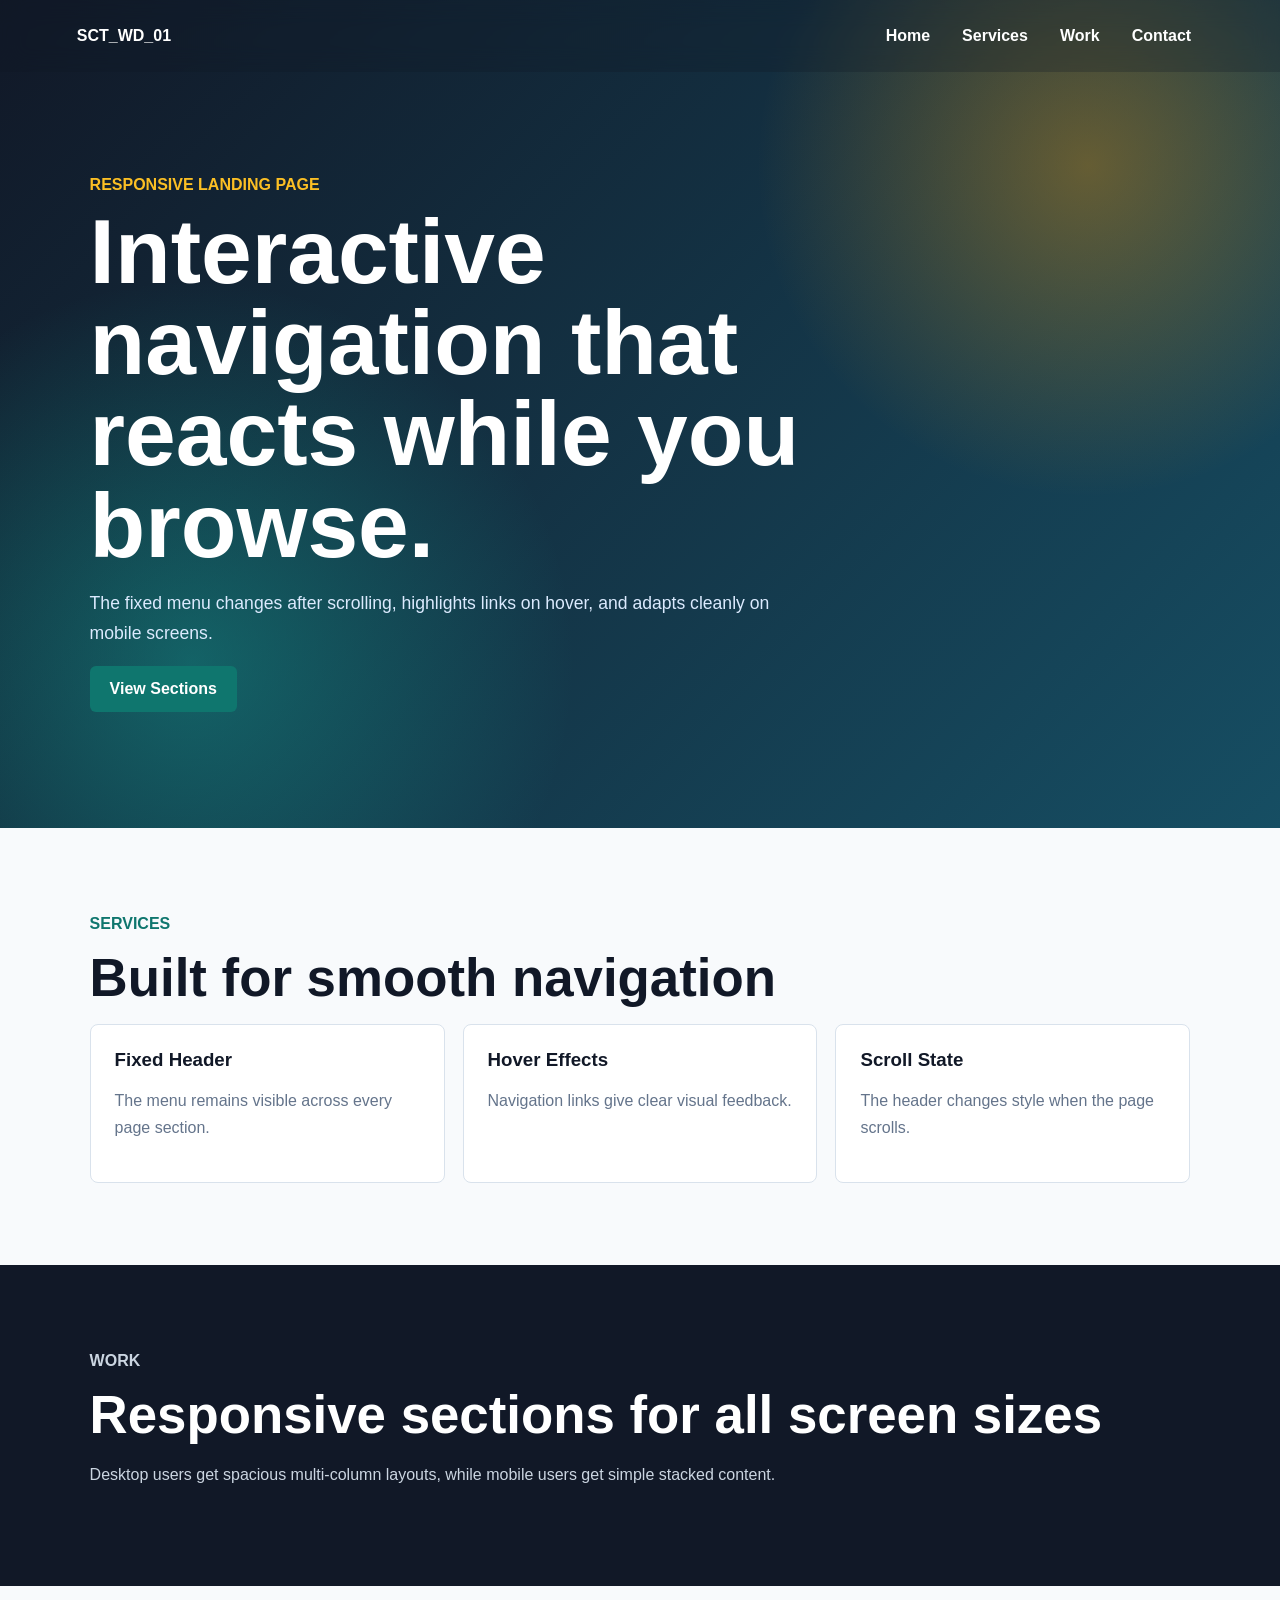
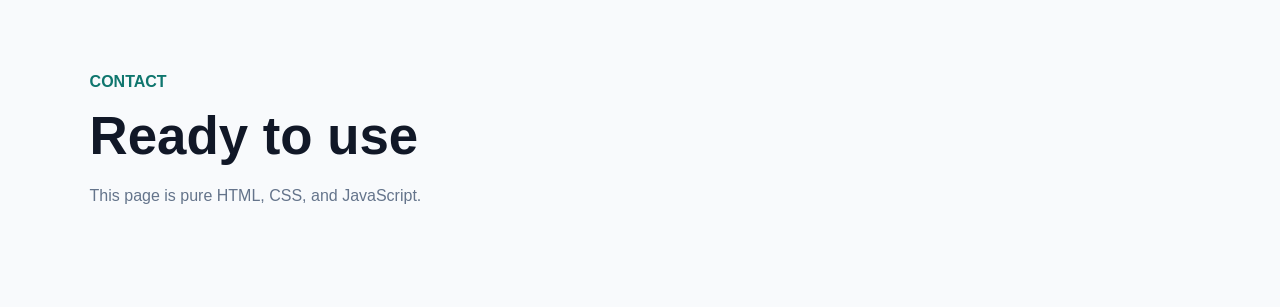
==== Responsive_Landing_Page/index.html @ 81b47cad "Add SkillCraft intern web tasks" ====
<!doctype html>
<html lang="en">
<head>
  <meta charset="utf-8">
  <meta name="viewport" content="width=device-width, initial-scale=1">
  <title>SCT WD 01 - Responsive Landing Page</title>
  <link rel="stylesheet" href="style.css">
</head>
<body>
  <nav class="navbar" id="navbar">
    <a class="logo" href="#home">SCT_WD_01</a>
    <button class="menu-toggle" id="menuToggle" aria-label="Toggle navigation">☰</button>
    <div class="nav-links" id="navLinks">
      <a href="#home">Home</a>
      <a href="#services">Services</a>
      <a href="#work">Work</a>
      <a href="#contact">Contact</a>
    </div>
  </nav>

  <header class="hero" id="home">
    <div>
      <p class="tag">Responsive Landing Page</p>
      <h1>Interactive navigation that reacts while you browse.</h1>
      <p class="hero-copy">The fixed menu changes after scrolling, highlights links on hover, and adapts cleanly on mobile screens.</p>
      <a class="btn" href="#services">View Sections</a>
    </div>
  </header>

  <main>
    <section id="services">
      <p class="tag">Services</p>
      <h2>Built for smooth navigation</h2>
      <div class="grid">
        <article><h3>Fixed Header</h3><p>The menu remains visible across every page section.</p></article>
        <article><h3>Hover Effects</h3><p>Navigation links give clear visual feedback.</p></article>
        <article><h3>Scroll State</h3><p>The header changes style when the page scrolls.</p></article>
      </div>
    </section>
    <section class="dark" id="work">
      <p class="tag">Work</p>
      <h2>Responsive sections for all screen sizes</h2>
      <p>Desktop users get spacious multi-column layouts, while mobile users get simple stacked content.</p>
    </section>
    <section id="contact">
      <p class="tag">Contact</p>
      <h2>Ready to use</h2>
      <p>This page is pure HTML, CSS, and JavaScript.</p>
    </section>
  </main>

  <script src="script.js"></script>
</body>
</html>
---- Responsive_Landing_Page/style.css ----
* { box-sizing: border-box; }
html { scroll-behavior: smooth; }
body {
  margin: 0;
  font-family: Arial, Helvetica, sans-serif;
  color: #111827;
  background: #f8fafc;
}
.navbar {
  position: fixed;
  inset: 0 0 auto;
  z-index: 50;
  display: flex;
  align-items: center;
  justify-content: space-between;
  gap: 18px;
  padding: 18px clamp(18px, 6vw, 80px);
  color: #fff;
  background: rgba(17, 24, 39, 0.25);
  backdrop-filter: blur(12px);
  transition: background 180ms ease, color 180ms ease, padding 180ms ease, box-shadow 180ms ease;
}
.navbar.scrolled {
  padding-block: 12px;
  color: #111827;
  background: rgba(255, 255, 255, 0.96);
  box-shadow: 0 12px 34px rgba(15, 23, 42, 0.12);
}
.logo {
  color: inherit;
  text-decoration: none;
  font-weight: 900;
}
.nav-links {
  display: flex;
  gap: 8px;
}
.nav-links a {
  color: inherit;
  text-decoration: none;
  font-weight: 800;
  padding: 9px 12px;
  border-radius: 6px;
}
.nav-links a:hover {
  color: #fff;
  background: #0f766e;
}
.menu-toggle {
  display: none;
  width: 42px;
  height: 42px;
  border: 0;
  border-radius: 6px;
  color: inherit;
  background: rgba(255, 255, 255, 0.16);
  font-size: 1.35rem;
}
.hero {
  min-height: 92vh;
  display: grid;
  align-items: center;
  padding: 130px clamp(20px, 7vw, 96px) 70px;
  color: #fff;
  background:
    radial-gradient(circle at 85% 20%, rgba(245, 158, 11, 0.36), transparent 26%),
    radial-gradient(circle at 15% 80%, rgba(20, 184, 166, 0.38), transparent 30%),
    linear-gradient(135deg, #111827, #164e63);
}
.hero > div { max-width: 760px; }
.tag {
  margin: 0 0 12px;
  color: #0f766e;
  font-weight: 900;
  text-transform: uppercase;
}
.hero .tag { color: #fbbf24; }
h1 {
  margin: 0 0 18px;
  font-size: clamp(2.4rem, 8vw, 5.7rem);
  line-height: 1;
}
h2 {
  margin: 0 0 18px;
  font-size: clamp(1.8rem, 5vw, 3.3rem);
  line-height: 1.08;
}
.hero-copy,
section p {
  max-width: 720px;
  color: #64748b;
  line-height: 1.7;
}
.hero-copy { color: #dbeafe; font-size: 1.1rem; }
.btn {
  display: inline-flex;
  align-items: center;
  min-height: 46px;
  padding: 0 20px;
  border-radius: 6px;
  color: #fff;
  background: #0f766e;
  text-decoration: none;
  font-weight: 900;
}
section {
  padding: 82px clamp(20px, 7vw, 96px);
}
.grid {
  display: grid;
  grid-template-columns: repeat(3, 1fr);
  gap: 18px;
}
article {
  padding: 24px;
  border: 1px solid #d9e2ec;
  border-radius: 8px;
  background: #fff;
}
article h3 { margin: 0 0 8px; }
.dark {
  color: #fff;
  background: #111827;
}
.dark p { color: #cbd5e1; }
@media (max-width: 760px) {
  .menu-toggle { display: block; }
  .navbar { align-items: flex-start; flex-wrap: wrap; }
  .nav-links {
    display: none;
    width: 100%;
    flex-direction: column;
  }
  .nav-links.open { display: flex; }
  .grid { grid-template-columns: 1fr; }
}
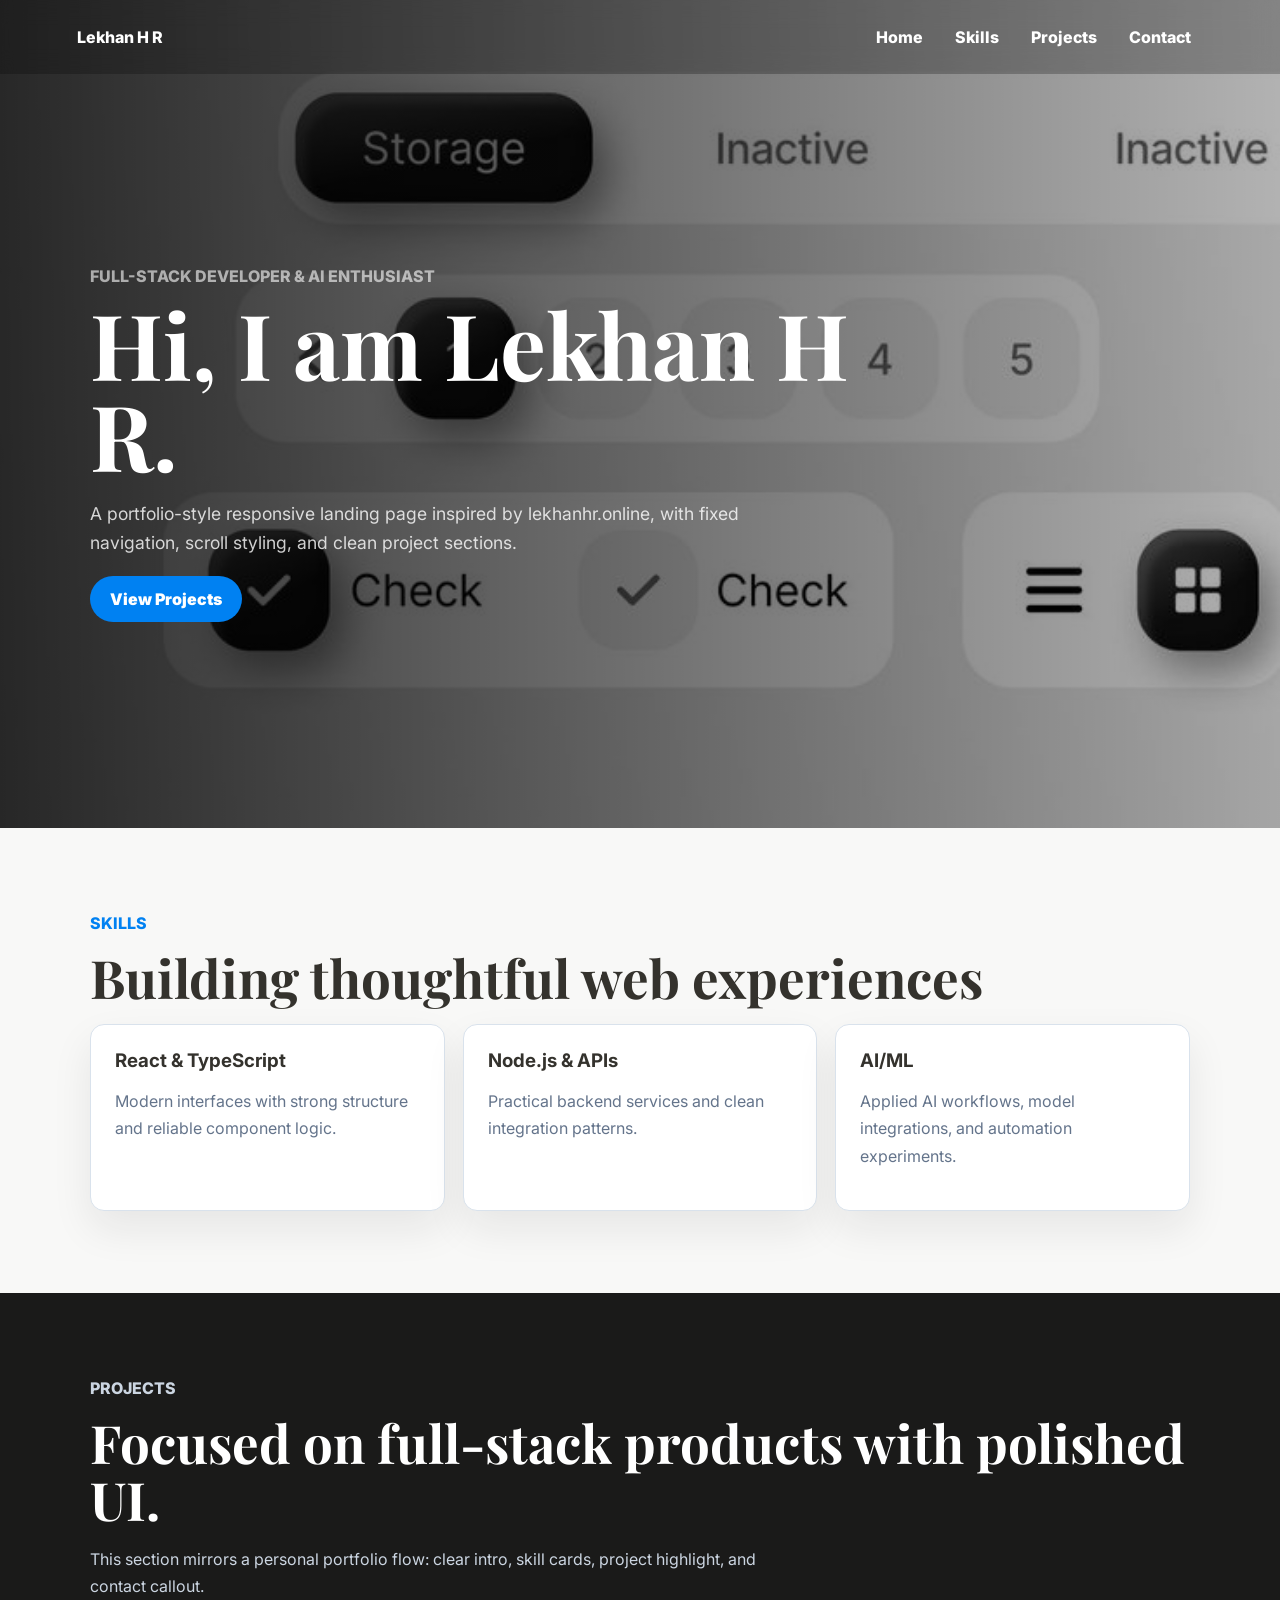
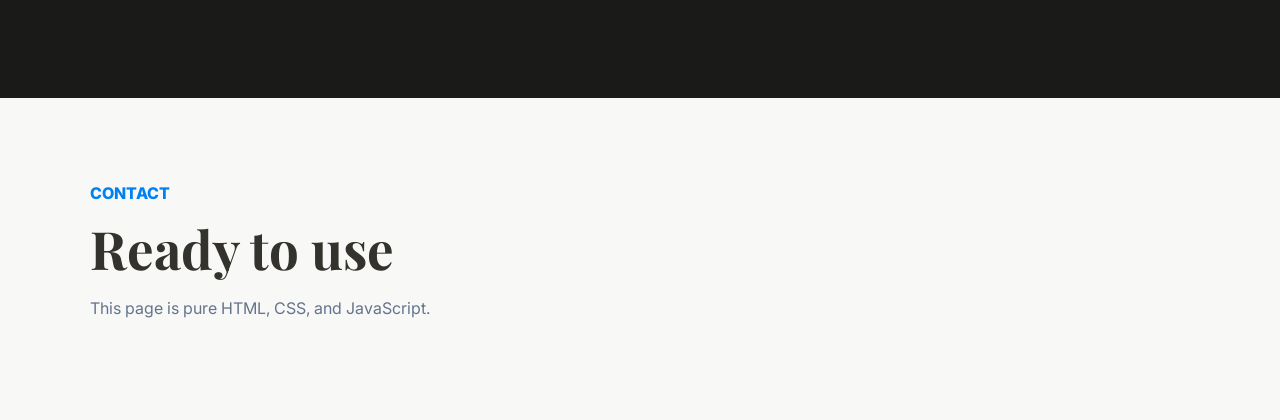
==== commit 828a9bdd: "Refresh task visuals with reference styles" ====
--- a/Responsive_Landing_Page/index.html
+++ b/Responsive_Landing_Page/index.html
@@ -8,39 +8,39 @@
 </head>
 <body>
   <nav class="navbar" id="navbar">
-    <a class="logo" href="#home">SCT_WD_01</a>
+    <a class="logo" href="#home">Lekhan H R</a>
     <button class="menu-toggle" id="menuToggle" aria-label="Toggle navigation">☰</button>
     <div class="nav-links" id="navLinks">
       <a href="#home">Home</a>
-      <a href="#services">Services</a>
-      <a href="#work">Work</a>
+      <a href="#skills">Skills</a>
+      <a href="#projects">Projects</a>
       <a href="#contact">Contact</a>
     </div>
   </nav>
 
   <header class="hero" id="home">
     <div>
-      <p class="tag">Responsive Landing Page</p>
-      <h1>Interactive navigation that reacts while you browse.</h1>
-      <p class="hero-copy">The fixed menu changes after scrolling, highlights links on hover, and adapts cleanly on mobile screens.</p>
-      <a class="btn" href="#services">View Sections</a>
+      <p class="tag">Full-Stack Developer & AI Enthusiast</p>
+      <h1>Hi, I am Lekhan H R.</h1>
+      <p class="hero-copy">A portfolio-style responsive landing page inspired by lekhanhr.online, with fixed navigation, scroll styling, and clean project sections.</p>
+      <a class="btn" href="#projects">View Projects</a>
     </div>
   </header>
 
   <main>
-    <section id="services">
-      <p class="tag">Services</p>
-      <h2>Built for smooth navigation</h2>
+    <section id="skills">
+      <p class="tag">Skills</p>
+      <h2>Building thoughtful web experiences</h2>
       <div class="grid">
-        <article><h3>Fixed Header</h3><p>The menu remains visible across every page section.</p></article>
-        <article><h3>Hover Effects</h3><p>Navigation links give clear visual feedback.</p></article>
-        <article><h3>Scroll State</h3><p>The header changes style when the page scrolls.</p></article>
+        <article><h3>React & TypeScript</h3><p>Modern interfaces with strong structure and reliable component logic.</p></article>
+        <article><h3>Node.js & APIs</h3><p>Practical backend services and clean integration patterns.</p></article>
+        <article><h3>AI/ML</h3><p>Applied AI workflows, model integrations, and automation experiments.</p></article>
       </div>
     </section>
-    <section class="dark" id="work">
-      <p class="tag">Work</p>
-      <h2>Responsive sections for all screen sizes</h2>
-      <p>Desktop users get spacious multi-column layouts, while mobile users get simple stacked content.</p>
+    <section class="dark" id="projects">
+      <p class="tag">Projects</p>
+      <h2>Focused on full-stack products with polished UI.</h2>
+      <p>This section mirrors a personal portfolio flow: clear intro, skill cards, project highlight, and contact callout.</p>
     </section>
     <section id="contact">
       <p class="tag">Contact</p>
--- a/Responsive_Landing_Page/style.css
+++ b/Responsive_Landing_Page/style.css
@@ -1,10 +1,12 @@
+@import url("https://fonts.googleapis.com/css2?family=Inter:wght@400;500;600;700;800;900&family=Playfair+Display:wght@600;700&display=swap");
+
 * { box-sizing: border-box; }
 html { scroll-behavior: smooth; }
 body {
   margin: 0;
-  font-family: Arial, Helvetica, sans-serif;
-  color: #111827;
-  background: #f8fafc;
+  font-family: Inter, Arial, Helvetica, sans-serif;
+  color: #34322d;
+  background: #f8f8f7;
 }
 .navbar {
   position: fixed;
@@ -16,20 +18,20 @@
   gap: 18px;
   padding: 18px clamp(18px, 6vw, 80px);
   color: #fff;
-  background: rgba(17, 24, 39, 0.25);
+  background: rgba(0, 0, 0, 0.22);
   backdrop-filter: blur(12px);
   transition: background 180ms ease, color 180ms ease, padding 180ms ease, box-shadow 180ms ease;
 }
 .navbar.scrolled {
   padding-block: 12px;
-  color: #111827;
-  background: rgba(255, 255, 255, 0.96);
-  box-shadow: 0 12px 34px rgba(15, 23, 42, 0.12);
+  color: #34322d;
+  background: rgba(248, 248, 247, 0.94);
+  box-shadow: 0 12px 34px rgba(22, 25, 29, 0.12);
 }
 .logo {
   color: inherit;
   text-decoration: none;
-  font-weight: 900;
+  font-weight: 800;
 }
 .nav-links {
   display: flex;
@@ -44,7 +46,7 @@
 }
 .nav-links a:hover {
   color: #fff;
-  background: #0f766e;
+  background: #0081f2;
 }
 .menu-toggle {
   display: none;
@@ -53,7 +55,7 @@
   border: 0;
   border-radius: 6px;
   color: inherit;
-  background: rgba(255, 255, 255, 0.16);
+  background: rgba(255, 255, 255, 0.14);
   font-size: 1.35rem;
 }
 .hero {
@@ -63,25 +65,28 @@
   padding: 130px clamp(20px, 7vw, 96px) 70px;
   color: #fff;
   background:
-    radial-gradient(circle at 85% 20%, rgba(245, 158, 11, 0.36), transparent 26%),
-    radial-gradient(circle at 15% 80%, rgba(20, 184, 166, 0.38), transparent 30%),
-    linear-gradient(135deg, #111827, #164e63);
+    linear-gradient(90deg, rgba(0, 0, 0, 0.82), rgba(0, 0, 0, 0.30)),
+    url("../6acf64c9c932457e1f4a7e3cd0307cee.jpg") center/cover,
+    #1a1a19;
 }
 .hero > div { max-width: 760px; }
 .tag {
   margin: 0 0 12px;
-  color: #0f766e;
-  font-weight: 900;
+  color: #0081f2;
+  font-weight: 800;
   text-transform: uppercase;
 }
-.hero .tag { color: #fbbf24; }
+.hero .tag { color: #ffffff99; }
 h1 {
   margin: 0 0 18px;
+  font-family: "Playfair Display", Georgia, serif;
   font-size: clamp(2.4rem, 8vw, 5.7rem);
   line-height: 1;
+  font-weight: 700;
 }
 h2 {
   margin: 0 0 18px;
+  font-family: "Playfair Display", Georgia, serif;
   font-size: clamp(1.8rem, 5vw, 3.3rem);
   line-height: 1.08;
 }
@@ -91,15 +96,15 @@
   color: #64748b;
   line-height: 1.7;
 }
-.hero-copy { color: #dbeafe; font-size: 1.1rem; }
+.hero-copy { color: #ffffffcc; font-size: 1.1rem; }
 .btn {
   display: inline-flex;
   align-items: center;
   min-height: 46px;
   padding: 0 20px;
-  border-radius: 6px;
+  border-radius: 999px;
   color: #fff;
-  background: #0f766e;
+  background: #0081f2;
   text-decoration: none;
   font-weight: 900;
 }
@@ -114,13 +119,14 @@
 article {
   padding: 24px;
   border: 1px solid #d9e2ec;
-  border-radius: 8px;
+  border-radius: 14px;
   background: #fff;
+  box-shadow: 0 18px 40px rgba(22, 25, 29, 0.08);
 }
 article h3 { margin: 0 0 8px; }
 .dark {
   color: #fff;
-  background: #111827;
+  background: #1a1a19;
 }
 .dark p { color: #cbd5e1; }
 @media (max-width: 760px) {
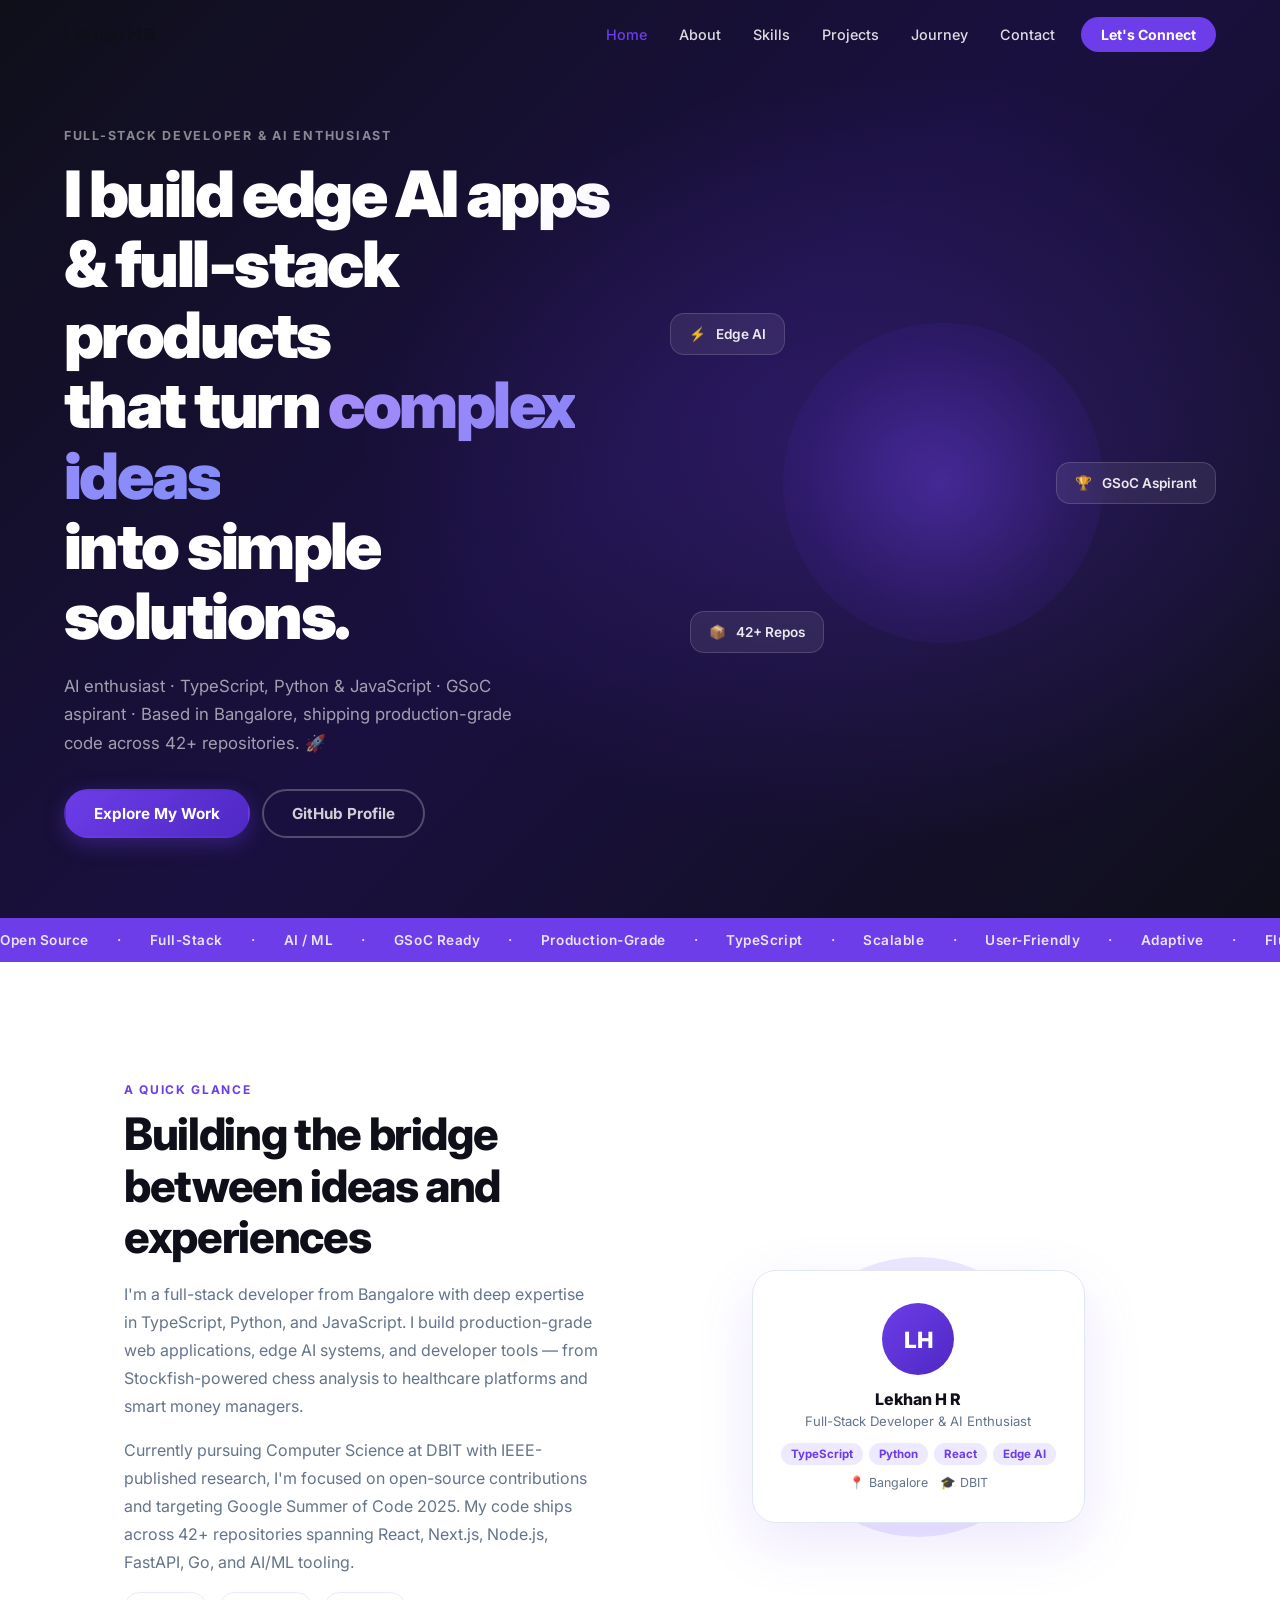
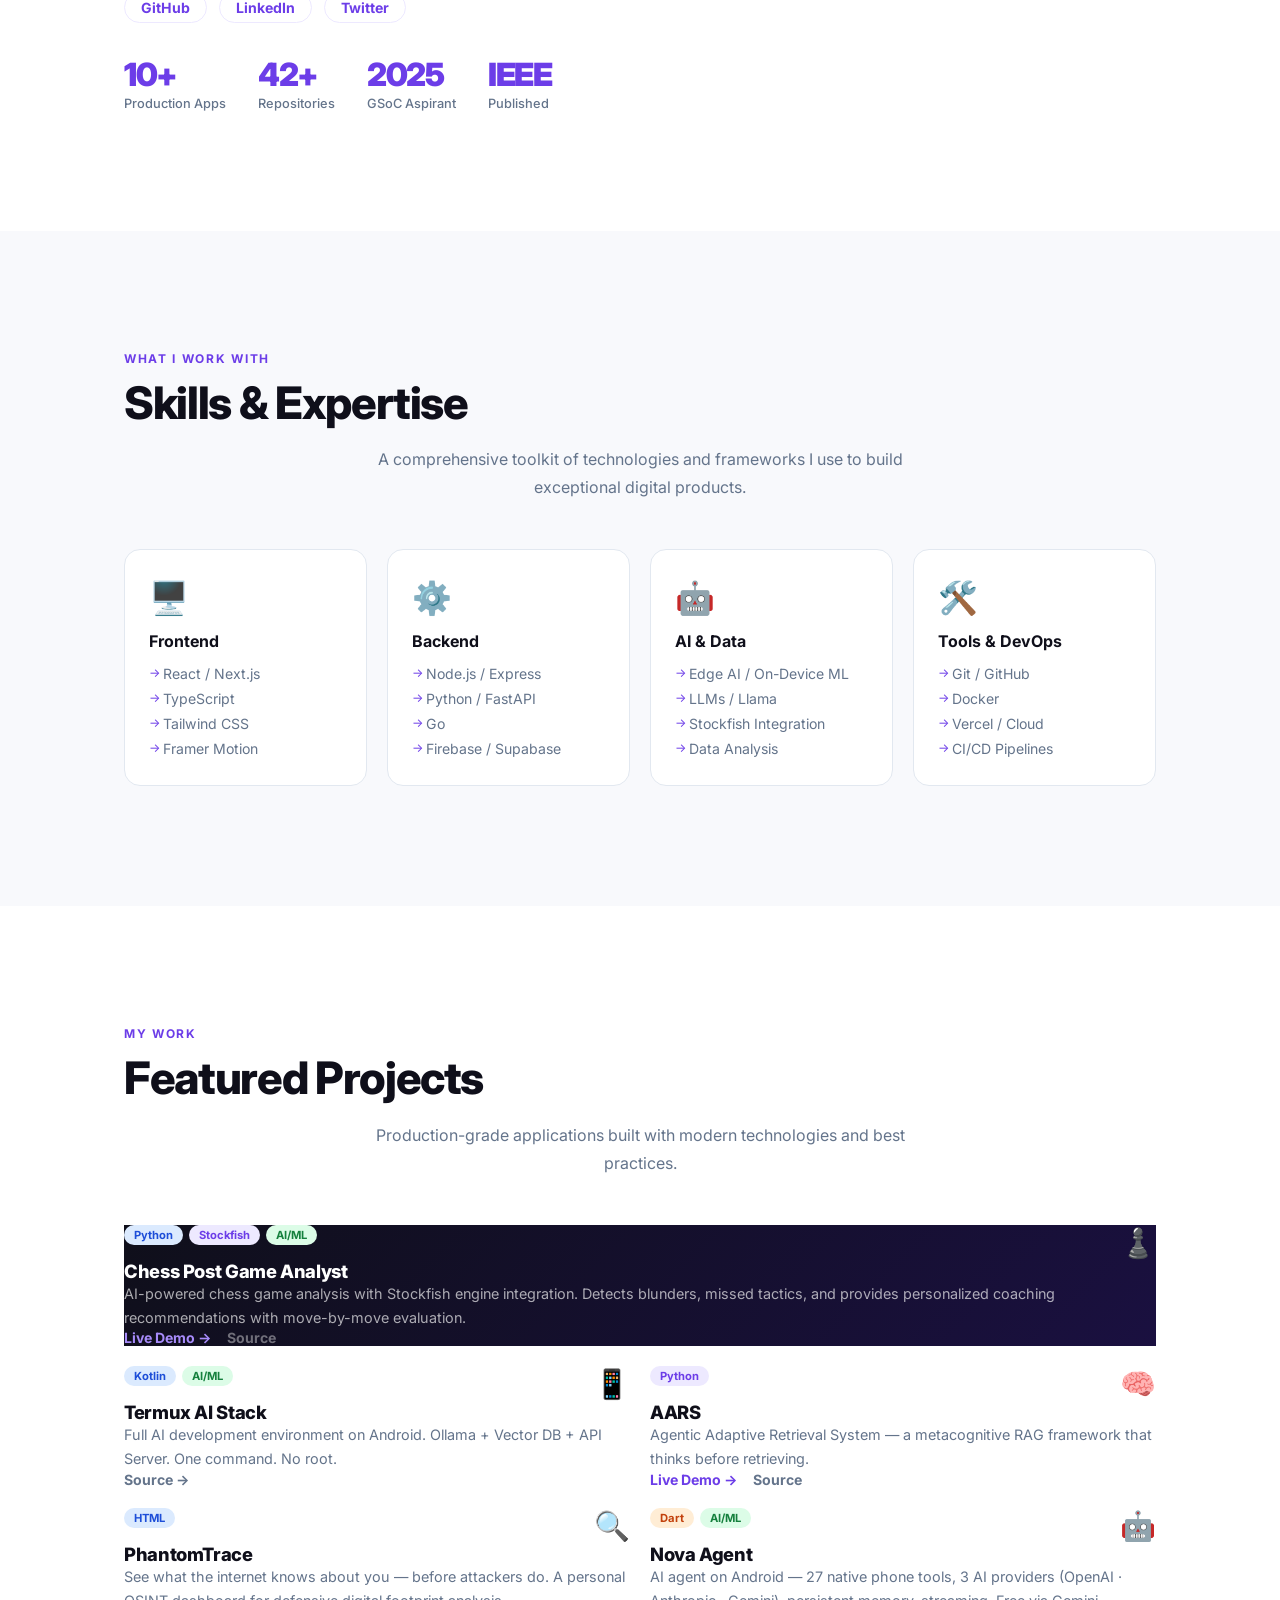
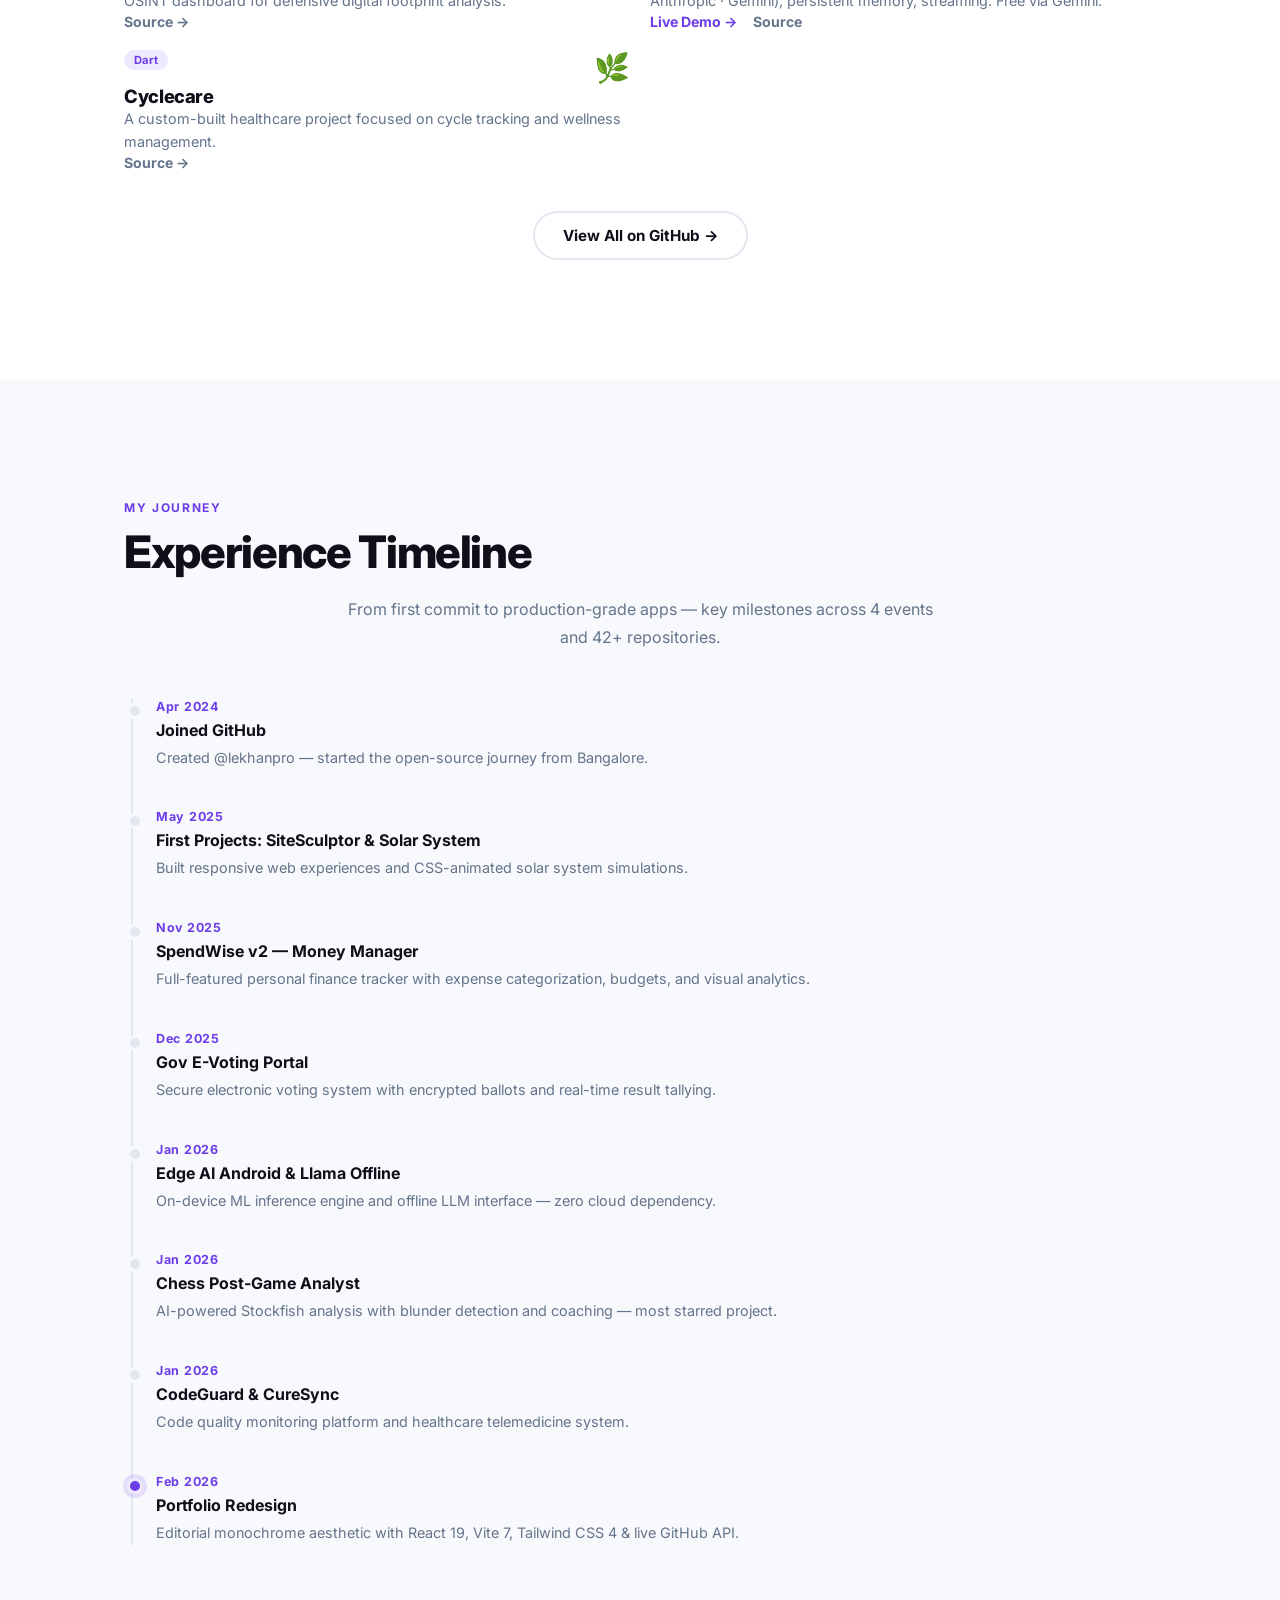
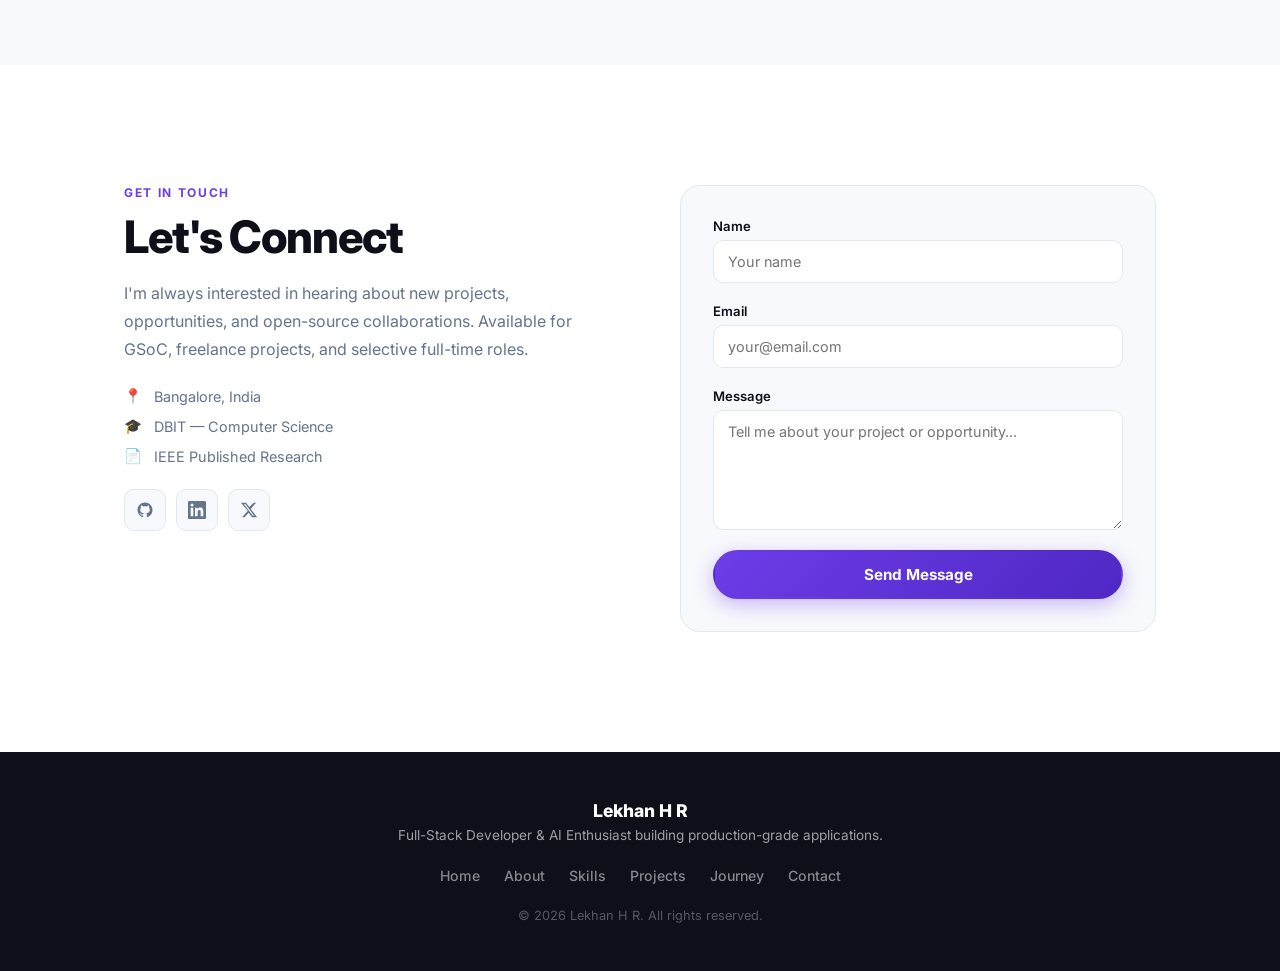
==== commit ea6266f0: "Redesign all four apps with Lumina Suite UI - Stopwatch: centered layout, no nav links, lap history " ====
--- a/Responsive_Landing_Page/index.html
+++ b/Responsive_Landing_Page/index.html
@@ -3,51 +3,463 @@
 <head>
   <meta charset="utf-8">
   <meta name="viewport" content="width=device-width, initial-scale=1">
-  <title>SCT WD 01 - Responsive Landing Page</title>
+  <title>Lekhan H R — Full-Stack Developer & AI Enthusiast</title>
+  <link rel="preconnect" href="https://fonts.googleapis.com">
+  <link rel="preconnect" href="https://fonts.gstatic.com" crossorigin>
+  <link href="https://fonts.googleapis.com/css2?family=Inter:ital,wght@0,400;0,500;0,600;0,700;0,800;0,900;1,400&display=swap" rel="stylesheet">
   <link rel="stylesheet" href="style.css">
 </head>
 <body>
-  <nav class="navbar" id="navbar">
-    <a class="logo" href="#home">Lekhan H R</a>
-    <button class="menu-toggle" id="menuToggle" aria-label="Toggle navigation">☰</button>
-    <div class="nav-links" id="navLinks">
-      <a href="#home">Home</a>
-      <a href="#skills">Skills</a>
-      <a href="#projects">Projects</a>
-      <a href="#contact">Contact</a>
+
+  <!-- NAV -->
+  <nav class="nav" id="nav">
+    <a class="nav__logo" href="#home">Lekhan H R</a>
+    <button class="nav__burger" id="burger" aria-label="Toggle menu" aria-expanded="false">
+      <span></span><span></span><span></span>
+    </button>
+    <div class="nav__menu" id="navMenu">
+      <a class="nav__link" href="#home">Home</a>
+      <a class="nav__link" href="#about">About</a>
+      <a class="nav__link" href="#skills">Skills</a>
+      <a class="nav__link" href="#projects">Projects</a>
+      <a class="nav__link" href="#experience">Journey</a>
+      <a class="nav__link" href="#contact">Contact</a>
+      <a class="nav__cta" href="#contact">Let's Connect</a>
     </div>
   </nav>
 
-  <header class="hero" id="home">
-    <div>
-      <p class="tag">Full-Stack Developer & AI Enthusiast</p>
-      <h1>Hi, I am Lekhan H R.</h1>
-      <p class="hero-copy">A portfolio-style responsive landing page inspired by lekhanhr.online, with fixed navigation, scroll styling, and clean project sections.</p>
-      <a class="btn" href="#projects">View Projects</a>
-    </div>
-  </header>
-
-  <main>
-    <section id="skills">
-      <p class="tag">Skills</p>
-      <h2>Building thoughtful web experiences</h2>
-      <div class="grid">
-        <article><h3>React & TypeScript</h3><p>Modern interfaces with strong structure and reliable component logic.</p></article>
-        <article><h3>Node.js & APIs</h3><p>Practical backend services and clean integration patterns.</p></article>
-        <article><h3>AI/ML</h3><p>Applied AI workflows, model integrations, and automation experiments.</p></article>
-      </div>
-    </section>
-    <section class="dark" id="projects">
-      <p class="tag">Projects</p>
-      <h2>Focused on full-stack products with polished UI.</h2>
-      <p>This section mirrors a personal portfolio flow: clear intro, skill cards, project highlight, and contact callout.</p>
-    </section>
-    <section id="contact">
-      <p class="tag">Contact</p>
-      <h2>Ready to use</h2>
-      <p>This page is pure HTML, CSS, and JavaScript.</p>
-    </section>
-  </main>
+  <!-- HERO -->
+  <section class="hero" id="home">
+    <div class="hero__content">
+      <p class="hero__eyebrow">Full-Stack Developer &amp; AI Enthusiast</p>
+      <h1 class="hero__title">
+        I build edge AI apps<br>
+        &amp; full-stack products<br>
+        that turn <em>complex ideas</em><br>
+        into simple solutions.
+      </h1>
+      <p class="hero__sub">
+        AI enthusiast · TypeScript, Python &amp; JavaScript · GSoC aspirant ·
+        Based in Bangalore, shipping production-grade code across 42+ repositories. 🚀
+      </p>
+      <div class="hero__actions">
+        <a class="btn btn--primary" href="#projects">Explore My Work</a>
+        <a class="btn btn--ghost" href="https://github.com/lekhanpro" target="_blank" rel="noopener">GitHub Profile</a>
+      </div>
+    </div>
+    <div class="hero__visual" aria-hidden="true">
+      <div class="hero__blob"></div>
+      <div class="hero__card hero__card--1"><span>⚡</span> Edge AI</div>
+      <div class="hero__card hero__card--2"><span>🏆</span> GSoC Aspirant</div>
+      <div class="hero__card hero__card--3"><span>📦</span> 42+ Repos</div>
+    </div>
+  </section>
+
+  <!-- MARQUEE -->
+  <div class="marquee" aria-hidden="true">
+    <div class="marquee__track">
+      <span>Open Source</span><span>·</span>
+      <span>Full-Stack</span><span>·</span>
+      <span>AI / ML</span><span>·</span>
+      <span>GSoC Ready</span><span>·</span>
+      <span>Production-Grade</span><span>·</span>
+      <span>TypeScript</span><span>·</span>
+      <span>Scalable</span><span>·</span>
+      <span>User-Friendly</span><span>·</span>
+      <span>Adaptive</span><span>·</span>
+      <span>Fluid</span><span>·</span>
+      <span>Open Source</span><span>·</span>
+      <span>Full-Stack</span><span>·</span>
+      <span>AI / ML</span><span>·</span>
+      <span>GSoC Ready</span><span>·</span>
+      <span>Production-Grade</span><span>·</span>
+      <span>TypeScript</span><span>·</span>
+      <span>Scalable</span><span>·</span>
+      <span>User-Friendly</span><span>·</span>
+      <span>Adaptive</span><span>·</span>
+      <span>Fluid</span><span>·</span>
+    </div>
+  </div>
+
+  <!-- ABOUT -->
+  <section class="about section" id="about">
+    <div class="container about__grid">
+      <div class="about__text">
+        <p class="section__eyebrow">A Quick Glance</p>
+        <h2 class="section__title">Building the bridge between ideas and experiences</h2>
+        <p class="section__body">
+          I'm a full-stack developer from Bangalore with deep expertise in TypeScript, Python, and JavaScript.
+          I build production-grade web applications, edge AI systems, and developer tools — from
+          Stockfish-powered chess analysis to healthcare platforms and smart money managers.
+        </p>
+        <p class="section__body">
+          Currently pursuing Computer Science at DBIT with IEEE-published research, I'm focused on
+          open-source contributions and targeting Google Summer of Code 2025. My code ships across
+          42+ repositories spanning React, Next.js, Node.js, FastAPI, Go, and AI/ML tooling.
+        </p>
+        <div class="about__links">
+          <a class="about__link" href="https://github.com/lekhanpro" target="_blank" rel="noopener">GitHub</a>
+          <a class="about__link" href="https://linkedin.com/in/lekhan-h-r" target="_blank" rel="noopener">LinkedIn</a>
+          <a class="about__link" href="https://twitter.com/lekhu4405" target="_blank" rel="noopener">Twitter</a>
+        </div>
+        <div class="about__stats">
+          <div class="stat">
+            <span class="stat__num">10+</span>
+            <span class="stat__label">Production Apps</span>
+          </div>
+          <div class="stat">
+            <span class="stat__num">42+</span>
+            <span class="stat__label">Repositories</span>
+          </div>
+          <div class="stat">
+            <span class="stat__num">2025</span>
+            <span class="stat__label">GSoC Aspirant</span>
+          </div>
+          <div class="stat">
+            <span class="stat__num">IEEE</span>
+            <span class="stat__label">Published</span>
+          </div>
+        </div>
+      </div>
+      <div class="about__image-wrap">
+        <div class="about__image-bg"></div>
+        <div class="about__image-card">
+          <div class="about__avatar">LH</div>
+          <p class="about__name">Lekhan H R</p>
+          <p class="about__role">Full-Stack Developer &amp; AI Enthusiast</p>
+          <div class="about__tags">
+            <span>TypeScript</span><span>Python</span><span>React</span><span>Edge AI</span>
+          </div>
+          <div class="about__meta">
+            <span>📍 Bangalore</span>
+            <span>🎓 DBIT</span>
+          </div>
+        </div>
+      </div>
+    </div>
+  </section>
+
+  <!-- SKILLS -->
+  <section class="skills section section--alt" id="skills">
+    <div class="container">
+      <p class="section__eyebrow">What I Work With</p>
+      <h2 class="section__title">Skills &amp; Expertise</h2>
+      <p class="section__body section__body--center">
+        A comprehensive toolkit of technologies and frameworks I use to build exceptional digital products.
+      </p>
+      <div class="skills__grid">
+        <div class="skill-card">
+          <div class="skill-card__icon">🖥️</div>
+          <h3 class="skill-card__title">Frontend</h3>
+          <ul class="skill-card__list">
+            <li>React / Next.js</li>
+            <li>TypeScript</li>
+            <li>Tailwind CSS</li>
+            <li>Framer Motion</li>
+          </ul>
+        </div>
+        <div class="skill-card">
+          <div class="skill-card__icon">⚙️</div>
+          <h3 class="skill-card__title">Backend</h3>
+          <ul class="skill-card__list">
+            <li>Node.js / Express</li>
+            <li>Python / FastAPI</li>
+            <li>Go</li>
+            <li>Firebase / Supabase</li>
+          </ul>
+        </div>
+        <div class="skill-card">
+          <div class="skill-card__icon">🤖</div>
+          <h3 class="skill-card__title">AI &amp; Data</h3>
+          <ul class="skill-card__list">
+            <li>Edge AI / On-Device ML</li>
+            <li>LLMs / Llama</li>
+            <li>Stockfish Integration</li>
+            <li>Data Analysis</li>
+          </ul>
+        </div>
+        <div class="skill-card">
+          <div class="skill-card__icon">🛠️</div>
+          <h3 class="skill-card__title">Tools &amp; DevOps</h3>
+          <ul class="skill-card__list">
+            <li>Git / GitHub</li>
+            <li>Docker</li>
+            <li>Vercel / Cloud</li>
+            <li>CI/CD Pipelines</li>
+          </ul>
+        </div>
+      </div>
+    </div>
+  </section>
+
+  <!-- PROJECTS -->
+  <section class="projects section" id="projects">
+    <div class="container">
+      <p class="section__eyebrow">My Work</p>
+      <h2 class="section__title">Featured Projects</h2>
+      <p class="section__body section__body--center">
+        Production-grade applications built with modern technologies and best practices.
+      </p>
+      <div class="projects__grid">
+
+        <article class="project-card project-card--featured">
+          <div class="project-card__header">
+            <div class="project-card__tags">
+              <span class="tag tag--blue">Python</span>
+              <span class="tag tag--purple">Stockfish</span>
+              <span class="tag tag--green">AI/ML</span>
+            </div>
+            <div class="project-card__icon">♟️</div>
+          </div>
+          <h3 class="project-card__title">Chess Post Game Analyst</h3>
+          <p class="project-card__desc">
+            AI-powered chess game analysis with Stockfish engine integration. Detects blunders,
+            missed tactics, and provides personalized coaching recommendations with move-by-move evaluation.
+          </p>
+          <div class="project-card__footer">
+            <a class="project-link" href="https://lekhanpro.github.io/chess-post-game-analyst/" target="_blank" rel="noopener">Live Demo →</a>
+            <a class="project-link project-link--ghost" href="https://github.com/lekhanpro/chess-post-game-analyst" target="_blank" rel="noopener">Source</a>
+          </div>
+        </article>
+
+        <article class="project-card">
+          <div class="project-card__header">
+            <div class="project-card__tags">
+              <span class="tag tag--blue">Kotlin</span>
+              <span class="tag tag--green">AI/ML</span>
+            </div>
+            <div class="project-card__icon">📱</div>
+          </div>
+          <h3 class="project-card__title">Termux AI Stack</h3>
+          <p class="project-card__desc">
+            Full AI development environment on Android. Ollama + Vector DB + API Server. One command. No root.
+          </p>
+          <div class="project-card__footer">
+            <a class="project-link project-link--ghost" href="https://github.com/lekhanpro/termux-ai-stack" target="_blank" rel="noopener">Source →</a>
+          </div>
+        </article>
+
+        <article class="project-card">
+          <div class="project-card__header">
+            <div class="project-card__tags">
+              <span class="tag tag--purple">Python</span>
+            </div>
+            <div class="project-card__icon">🧠</div>
+          </div>
+          <h3 class="project-card__title">AARS</h3>
+          <p class="project-card__desc">
+            Agentic Adaptive Retrieval System — a metacognitive RAG framework that thinks before retrieving.
+          </p>
+          <div class="project-card__footer">
+            <a class="project-link" href="https://lekhanpro.github.io/aars" target="_blank" rel="noopener">Live Demo →</a>
+            <a class="project-link project-link--ghost" href="https://github.com/lekhanpro/aars" target="_blank" rel="noopener">Source</a>
+          </div>
+        </article>
+
+        <article class="project-card">
+          <div class="project-card__header">
+            <div class="project-card__tags">
+              <span class="tag tag--blue">HTML</span>
+            </div>
+            <div class="project-card__icon">🔍</div>
+          </div>
+          <h3 class="project-card__title">PhantomTrace</h3>
+          <p class="project-card__desc">
+            See what the internet knows about you — before attackers do. A personal OSINT dashboard for defensive digital footprint analysis.
+          </p>
+          <div class="project-card__footer">
+            <a class="project-link project-link--ghost" href="https://github.com/lekhanpro/PhantomTrace" target="_blank" rel="noopener">Source →</a>
+          </div>
+        </article>
+
+        <article class="project-card">
+          <div class="project-card__header">
+            <div class="project-card__tags">
+              <span class="tag tag--orange">Dart</span>
+              <span class="tag tag--green">AI/ML</span>
+            </div>
+            <div class="project-card__icon">🤖</div>
+          </div>
+          <h3 class="project-card__title">Nova Agent</h3>
+          <p class="project-card__desc">
+            AI agent on Android — 27 native phone tools, 3 AI providers (OpenAI · Anthropic · Gemini), persistent memory, streaming. Free via Gemini.
+          </p>
+          <div class="project-card__footer">
+            <a class="project-link" href="https://lekhanpro.github.io/nova-agent" target="_blank" rel="noopener">Live Demo →</a>
+            <a class="project-link project-link--ghost" href="https://github.com/lekhanpro/nova-agent" target="_blank" rel="noopener">Source</a>
+          </div>
+        </article>
+
+        <article class="project-card">
+          <div class="project-card__header">
+            <div class="project-card__tags">
+              <span class="tag tag--purple">Dart</span>
+            </div>
+            <div class="project-card__icon">🌿</div>
+          </div>
+          <h3 class="project-card__title">Cyclecare</h3>
+          <p class="project-card__desc">
+            A custom-built healthcare project focused on cycle tracking and wellness management.
+          </p>
+          <div class="project-card__footer">
+            <a class="project-link project-link--ghost" href="https://github.com/lekhanpro/cyclecare" target="_blank" rel="noopener">Source →</a>
+          </div>
+        </article>
+
+      </div>
+      <div class="projects__cta">
+        <a class="btn btn--ghost" href="https://github.com/lekhanpro" target="_blank" rel="noopener">View All on GitHub →</a>
+      </div>
+    </div>
+  </section>
+
+  <!-- TIMELINE -->
+  <section class="timeline section section--alt" id="experience">
+    <div class="container">
+      <p class="section__eyebrow">My Journey</p>
+      <h2 class="section__title">Experience Timeline</h2>
+      <p class="section__body section__body--center">
+        From first commit to production-grade apps — key milestones across 4 events and 42+ repositories.
+      </p>
+      <div class="timeline__list">
+        <div class="timeline__item">
+          <div class="timeline__dot"></div>
+          <div class="timeline__content">
+            <span class="timeline__date">Apr 2024</span>
+            <h3 class="timeline__title">Joined GitHub</h3>
+            <p class="timeline__desc">Created @lekhanpro — started the open-source journey from Bangalore.</p>
+          </div>
+        </div>
+        <div class="timeline__item">
+          <div class="timeline__dot"></div>
+          <div class="timeline__content">
+            <span class="timeline__date">May 2025</span>
+            <h3 class="timeline__title">First Projects: SiteSculptor &amp; Solar System</h3>
+            <p class="timeline__desc">Built responsive web experiences and CSS-animated solar system simulations.</p>
+          </div>
+        </div>
+        <div class="timeline__item">
+          <div class="timeline__dot"></div>
+          <div class="timeline__content">
+            <span class="timeline__date">Nov 2025</span>
+            <h3 class="timeline__title">SpendWise v2 — Money Manager</h3>
+            <p class="timeline__desc">Full-featured personal finance tracker with expense categorization, budgets, and visual analytics.</p>
+          </div>
+        </div>
+        <div class="timeline__item">
+          <div class="timeline__dot"></div>
+          <div class="timeline__content">
+            <span class="timeline__date">Dec 2025</span>
+            <h3 class="timeline__title">Gov E-Voting Portal</h3>
+            <p class="timeline__desc">Secure electronic voting system with encrypted ballots and real-time result tallying.</p>
+          </div>
+        </div>
+        <div class="timeline__item">
+          <div class="timeline__dot"></div>
+          <div class="timeline__content">
+            <span class="timeline__date">Jan 2026</span>
+            <h3 class="timeline__title">Edge AI Android &amp; Llama Offline</h3>
+            <p class="timeline__desc">On-device ML inference engine and offline LLM interface — zero cloud dependency.</p>
+          </div>
+        </div>
+        <div class="timeline__item">
+          <div class="timeline__dot"></div>
+          <div class="timeline__content">
+            <span class="timeline__date">Jan 2026</span>
+            <h3 class="timeline__title">Chess Post-Game Analyst</h3>
+            <p class="timeline__desc">AI-powered Stockfish analysis with blunder detection and coaching — most starred project.</p>
+          </div>
+        </div>
+        <div class="timeline__item">
+          <div class="timeline__dot"></div>
+          <div class="timeline__content">
+            <span class="timeline__date">Jan 2026</span>
+            <h3 class="timeline__title">CodeGuard &amp; CureSync</h3>
+            <p class="timeline__desc">Code quality monitoring platform and healthcare telemedicine system.</p>
+          </div>
+        </div>
+        <div class="timeline__item">
+          <div class="timeline__dot timeline__dot--active"></div>
+          <div class="timeline__content">
+            <span class="timeline__date">Feb 2026</span>
+            <h3 class="timeline__title">Portfolio Redesign</h3>
+            <p class="timeline__desc">Editorial monochrome aesthetic with React 19, Vite 7, Tailwind CSS 4 &amp; live GitHub API.</p>
+          </div>
+        </div>
+      </div>
+    </div>
+  </section>
+
+  <!-- CONTACT -->
+  <section class="contact section" id="contact">
+    <div class="container contact__grid">
+      <div class="contact__info">
+        <p class="section__eyebrow">Get in Touch</p>
+        <h2 class="section__title">Let's Connect</h2>
+        <p class="section__body">
+          I'm always interested in hearing about new projects, opportunities, and open-source collaborations.
+          Available for GSoC, freelance projects, and selective full-time roles.
+        </p>
+        <div class="contact__details">
+          <div class="contact__detail">
+            <span>📍</span><span>Bangalore, India</span>
+          </div>
+          <div class="contact__detail">
+            <span>🎓</span><span>DBIT — Computer Science</span>
+          </div>
+          <div class="contact__detail">
+            <span>📄</span><span>IEEE Published Research</span>
+          </div>
+        </div>
+        <div class="contact__socials">
+          <a class="social-btn" href="https://github.com/lekhanpro" target="_blank" rel="noopener" aria-label="GitHub">
+            <svg width="18" height="18" viewBox="0 0 24 24" fill="currentColor"><path d="M12 2C6.477 2 2 6.484 2 12.017c0 4.425 2.865 8.18 6.839 9.504.5.092.682-.217.682-.483 0-.237-.008-.868-.013-1.703-2.782.605-3.369-1.343-3.369-1.343-.454-1.158-1.11-1.466-1.11-1.466-.908-.62.069-.608.069-.608 1.003.07 1.531 1.032 1.531 1.032.892 1.53 2.341 1.088 2.91.832.092-.647.35-1.088.636-1.338-2.22-.253-4.555-1.113-4.555-4.951 0-1.093.39-1.988 1.029-2.688-.103-.253-.446-1.272.098-2.65 0 0 .84-.27 2.75 1.026A9.564 9.564 0 0 1 12 6.844a9.59 9.59 0 0 1 2.504.337c1.909-1.296 2.747-1.027 2.747-1.027.546 1.379.202 2.398.1 2.651.64.7 1.028 1.595 1.028 2.688 0 3.848-2.339 4.695-4.566 4.943.359.309.678.92.678 1.855 0 1.338-.012 2.419-.012 2.747 0 .268.18.58.688.482A10.02 10.02 0 0 0 22 12.017C22 6.484 17.522 2 12 2z"/></svg>
+          </a>
+          <a class="social-btn" href="https://linkedin.com/in/lekhan-h-r" target="_blank" rel="noopener" aria-label="LinkedIn">
+            <svg width="18" height="18" viewBox="0 0 24 24" fill="currentColor"><path d="M20.447 20.452h-3.554v-5.569c0-1.328-.027-3.037-1.852-3.037-1.853 0-2.136 1.445-2.136 2.939v5.667H9.351V9h3.414v1.561h.046c.477-.9 1.637-1.85 3.37-1.85 3.601 0 4.267 2.37 4.267 5.455v6.286zM5.337 7.433a2.062 2.062 0 0 1-2.063-2.065 2.064 2.064 0 1 1 2.063 2.065zm1.782 13.019H3.555V9h3.564v11.452zM22.225 0H1.771C.792 0 0 .774 0 1.729v20.542C0 23.227.792 24 1.771 24h20.451C23.2 24 24 23.227 24 22.271V1.729C24 .774 23.2 0 22.222 0h.003z"/></svg>
+          </a>
+          <a class="social-btn" href="https://twitter.com/lekhu4405" target="_blank" rel="noopener" aria-label="Twitter">
+            <svg width="18" height="18" viewBox="0 0 24 24" fill="currentColor"><path d="M18.244 2.25h3.308l-7.227 8.26 8.502 11.24H16.17l-4.714-6.231-5.401 6.231H2.744l7.737-8.835L1.254 2.25H8.08l4.253 5.622zm-1.161 17.52h1.833L7.084 4.126H5.117z"/></svg>
+          </a>
+        </div>
+      </div>
+      <form class="contact__form" id="contactForm" novalidate>
+        <div class="form-group">
+          <label class="form-label" for="name">Name</label>
+          <input class="form-input" type="text" id="name" name="name" placeholder="Your name" required>
+        </div>
+        <div class="form-group">
+          <label class="form-label" for="email">Email</label>
+          <input class="form-input" type="email" id="email" name="email" placeholder="your@email.com" required>
+        </div>
+        <div class="form-group">
+          <label class="form-label" for="message">Message</label>
+          <textarea class="form-input form-textarea" id="message" name="message" placeholder="Tell me about your project or opportunity..." required></textarea>
+        </div>
+        <button class="btn btn--primary btn--full" type="submit">Send Message</button>
+        <p class="form-success" id="formSuccess" hidden>✓ Message sent! I'll get back to you soon.</p>
+      </form>
+    </div>
+  </section>
+
+  <!-- FOOTER -->
+  <footer class="footer">
+    <div class="container footer__inner">
+      <div class="footer__brand">
+        <a class="footer__logo" href="#home">Lekhan H R</a>
+        <p class="footer__tagline">Full-Stack Developer &amp; AI Enthusiast building production-grade applications.</p>
+      </div>
+      <div class="footer__links">
+        <a href="#home">Home</a>
+        <a href="#about">About</a>
+        <a href="#skills">Skills</a>
+        <a href="#projects">Projects</a>
+        <a href="#experience">Journey</a>
+        <a href="#contact">Contact</a>
+      </div>
+      <p class="footer__copy">© 2026 Lekhan H R. All rights reserved.</p>
+    </div>
+  </footer>
 
   <script src="script.js"></script>
 </body>
--- a/Responsive_Landing_Page/style.css
+++ b/Responsive_Landing_Page/style.css
@@ -1,142 +1,950 @@
-@import url("https://fonts.googleapis.com/css2?family=Inter:wght@400;500;600;700;800;900&family=Playfair+Display:wght@600;700&display=swap");
-
-* { box-sizing: border-box; }
-html { scroll-behavior: smooth; }
+@import url("https://fonts.googleapis.com/css2?family=Inter:ital,wght@0,400;0,500;0,600;0,700;0,800;0,900;1,400&display=swap");
+
+/* ── RESET & BASE ── */
+*, *::before, *::after { box-sizing: border-box; margin: 0; padding: 0; }
+html { scroll-behavior: smooth; font-size: 16px; }
+
+:root {
+  --purple: #6c3de8;
+  --purple-dark: #4f28c4;
+  --purple-light: #ede9ff;
+  --purple-mid: rgba(108,61,232,0.12);
+  --text: #0f0f1a;
+  --text-muted: #64748b;
+  --border: #e2e8f0;
+  --bg: #ffffff;
+  --bg-alt: #f8f9fc;
+  --radius: 16px;
+  --nav-h: 68px;
+}
+
 body {
-  margin: 0;
-  font-family: Inter, Arial, Helvetica, sans-serif;
-  color: #34322d;
-  background: #f8f8f7;
-}
-.navbar {
+  font-family: 'Inter', sans-serif;
+  color: var(--text);
+  background: var(--bg);
+  overflow-x: hidden;
+}
+
+/* ── UTILITIES ── */
+.container {
+  width: min(1160px, 100%);
+  margin: 0 auto;
+  padding: 0 clamp(20px, 5vw, 80px);
+}
+
+.section { padding: clamp(64px, 10vw, 120px) 0; }
+.section--alt { background: var(--bg-alt); }
+
+.section__eyebrow {
+  font-size: 0.75rem;
+  font-weight: 700;
+  letter-spacing: 0.14em;
+  text-transform: uppercase;
+  color: var(--purple);
+  margin-bottom: 12px;
+}
+
+.section__title {
+  font-size: clamp(1.8rem, 4vw, 2.8rem);
+  font-weight: 800;
+  letter-spacing: -0.03em;
+  line-height: 1.15;
+  color: var(--text);
+  margin-bottom: 16px;
+}
+
+.section__body {
+  font-size: 1rem;
+  line-height: 1.75;
+  color: var(--text-muted);
+  max-width: 600px;
+  margin-bottom: 16px;
+}
+
+.section__body--center { margin-left: auto; margin-right: auto; text-align: center; }
+
+/* ── BUTTONS ── */
+.btn {
+  display: inline-flex;
+  align-items: center;
+  justify-content: center;
+  gap: 8px;
+  padding: 13px 28px;
+  border-radius: 999px;
+  font-family: inherit;
+  font-size: 0.95rem;
+  font-weight: 700;
+  text-decoration: none;
+  cursor: pointer;
+  border: 2px solid transparent;
+  transition: all 0.2s;
+  white-space: nowrap;
+}
+
+.btn--primary {
+  background: linear-gradient(135deg, var(--purple) 0%, var(--purple-dark) 100%);
+  color: #fff;
+  box-shadow: 0 6px 20px rgba(108,61,232,0.35);
+}
+
+.btn--primary:hover {
+  transform: translateY(-2px);
+  box-shadow: 0 10px 28px rgba(108,61,232,0.45);
+}
+
+.btn--ghost {
+  background: transparent;
+  color: var(--text);
+  border-color: var(--border);
+}
+
+.btn--ghost:hover {
+  border-color: var(--purple);
+  color: var(--purple);
+}
+
+.btn--full { width: 100%; }
+
+/* ── NAV ── */
+.nav {
   position: fixed;
-  inset: 0 0 auto;
-  z-index: 50;
+  top: 0; left: 0; right: 0;
+  z-index: 200;
+  height: var(--nav-h);
   display: flex;
   align-items: center;
   justify-content: space-between;
-  gap: 18px;
-  padding: 18px clamp(18px, 6vw, 80px);
+  padding: 0 clamp(20px, 5vw, 80px);
+  transition: background 0.3s, box-shadow 0.3s;
+}
+
+.nav.scrolled {
+  background: rgba(255,255,255,0.95);
+  backdrop-filter: blur(16px);
+  box-shadow: 0 1px 0 var(--border);
+}
+
+.nav__logo {
+  font-size: 1.1rem;
+  font-weight: 800;
+  color: var(--text);
+  text-decoration: none;
+  letter-spacing: -0.02em;
+  transition: color 0.2s;
+}
+
+.nav.scrolled .nav__logo { color: var(--purple); }
+
+.nav__menu {
+  display: flex;
+  align-items: center;
+  gap: 4px;
+}
+
+.nav__link {
+  text-decoration: none;
+  color: rgba(255,255,255,0.85);
+  font-size: 0.9rem;
+  font-weight: 500;
+  padding: 8px 14px;
+  border-radius: 8px;
+  transition: color 0.2s, background 0.2s;
+}
+
+.nav.scrolled .nav__link { color: var(--text-muted); }
+.nav__link:hover { color: var(--purple) !important; background: var(--purple-light); }
+
+.nav__cta {
+  margin-left: 8px;
+  padding: 9px 20px;
+  background: var(--purple);
+  color: #fff !important;
+  border-radius: 999px;
+  font-size: 0.88rem;
+  font-weight: 700;
+  text-decoration: none;
+  transition: all 0.2s;
+}
+
+.nav__cta:hover { background: var(--purple-dark) !important; transform: translateY(-1px); }
+
+.nav__burger {
+  display: none;
+  flex-direction: column;
+  justify-content: center;
+  gap: 5px;
+  width: 40px;
+  height: 40px;
+  background: transparent;
+  border: none;
+  cursor: pointer;
+  padding: 8px;
+  border-radius: 8px;
+}
+
+.nav__burger span {
+  display: block;
+  height: 2px;
+  background: #fff;
+  border-radius: 2px;
+  transition: all 0.3s;
+}
+
+.nav.scrolled .nav__burger span { background: var(--text); }
+
+.nav__burger.open span:nth-child(1) { transform: translateY(7px) rotate(45deg); }
+.nav__burger.open span:nth-child(2) { opacity: 0; }
+.nav__burger.open span:nth-child(3) { transform: translateY(-7px) rotate(-45deg); }
+
+/* ── HERO ── */
+.hero {
+  min-height: 100vh;
+  display: grid;
+  grid-template-columns: 1fr 1fr;
+  align-items: center;
+  gap: 60px;
+  padding: calc(var(--nav-h) + 60px) clamp(20px, 5vw, 80px) 80px;
+  background: linear-gradient(135deg, #0f0f1a 0%, #1a1040 50%, #0f0f1a 100%);
+  position: relative;
+  overflow: hidden;
+}
+
+.hero::before {
+  content: '';
+  position: absolute;
+  inset: 0;
+  background: radial-gradient(ellipse 60% 60% at 70% 50%, rgba(108,61,232,0.25) 0%, transparent 70%);
+  pointer-events: none;
+}
+
+.hero__eyebrow {
+  font-size: 0.78rem;
+  font-weight: 700;
+  letter-spacing: 0.14em;
+  text-transform: uppercase;
+  color: rgba(255,255,255,0.5);
+  margin-bottom: 16px;
+}
+
+.hero__title {
+  font-size: clamp(2.4rem, 5vw, 4rem);
+  font-weight: 900;
+  letter-spacing: -0.04em;
+  line-height: 1.1;
   color: #fff;
-  background: rgba(0, 0, 0, 0.22);
+  margin-bottom: 20px;
+}
+
+.hero__title em {
+  font-style: normal;
+  background: linear-gradient(135deg, #a78bfa, #818cf8);
+  -webkit-background-clip: text;
+  -webkit-text-fill-color: transparent;
+  background-clip: text;
+}
+
+.hero__sub {
+  font-size: 1.05rem;
+  line-height: 1.7;
+  color: rgba(255,255,255,0.6);
+  max-width: 480px;
+  margin-bottom: 32px;
+}
+
+.hero__actions {
+  display: flex;
+  gap: 12px;
+  flex-wrap: wrap;
+}
+
+.hero__actions .btn--ghost {
+  color: rgba(255,255,255,0.8);
+  border-color: rgba(255,255,255,0.25);
+}
+
+.hero__actions .btn--ghost:hover {
+  color: #fff;
+  border-color: rgba(255,255,255,0.6);
+  background: rgba(255,255,255,0.08);
+}
+
+/* Hero visual */
+.hero__visual {
+  position: relative;
+  height: 420px;
+  display: flex;
+  align-items: center;
+  justify-content: center;
+}
+
+.hero__blob {
+  width: 320px;
+  height: 320px;
+  border-radius: 50%;
+  background: radial-gradient(circle, rgba(108,61,232,0.4) 0%, rgba(79,40,196,0.15) 60%, transparent 100%);
+  animation: pulse 4s ease-in-out infinite;
+}
+
+@keyframes pulse {
+  0%, 100% { transform: scale(1); opacity: 0.8; }
+  50% { transform: scale(1.08); opacity: 1; }
+}
+
+.hero__card {
+  position: absolute;
+  background: rgba(255,255,255,0.08);
   backdrop-filter: blur(12px);
-  transition: background 180ms ease, color 180ms ease, padding 180ms ease, box-shadow 180ms ease;
-}
-.navbar.scrolled {
-  padding-block: 12px;
-  color: #34322d;
-  background: rgba(248, 248, 247, 0.94);
-  box-shadow: 0 12px 34px rgba(22, 25, 29, 0.12);
-}
-.logo {
-  color: inherit;
+  border: 1px solid rgba(255,255,255,0.15);
+  border-radius: 14px;
+  padding: 12px 18px;
+  display: flex;
+  align-items: center;
+  gap: 10px;
+  color: rgba(255,255,255,0.9);
+  font-size: 0.85rem;
+  font-weight: 600;
+  white-space: nowrap;
+  animation: float 3s ease-in-out infinite;
+}
+
+.hero__card--1 { top: 40px; left: 0; animation-delay: 0s; }
+.hero__card--2 { top: 50%; right: 0; transform: translateY(-50%); animation-delay: 1s; }
+.hero__card--3 { bottom: 40px; left: 20px; animation-delay: 2s; }
+
+.hero__card-icon { font-size: 1.2rem; }
+
+@keyframes float {
+  0%, 100% { transform: translateY(0); }
+  50% { transform: translateY(-8px); }
+}
+
+.hero__card--2 {
+  animation: float2 3s ease-in-out infinite;
+  animation-delay: 1s;
+}
+
+@keyframes float2 {
+  0%, 100% { transform: translateY(-50%); }
+  50% { transform: translateY(calc(-50% - 8px)); }
+}
+
+/* ── MARQUEE ── */
+.marquee {
+  background: var(--purple);
+  overflow: hidden;
+  padding: 14px 0;
+}
+
+.marquee__track {
+  display: flex;
+  gap: 28px;
+  width: max-content;
+  animation: marquee 28s linear infinite;
+}
+
+.marquee__track span {
+  color: rgba(255,255,255,0.85);
+  font-size: 0.85rem;
+  font-weight: 600;
+  letter-spacing: 0.04em;
+  white-space: nowrap;
+}
+
+@keyframes marquee {
+  from { transform: translateX(0); }
+  to { transform: translateX(-50%); }
+}
+
+/* ── ABOUT ── */
+.about__grid {
+  display: grid;
+  grid-template-columns: 1fr 1fr;
+  gap: 80px;
+  align-items: center;
+}
+
+.about__stats {
+  display: flex;
+  gap: 32px;
+  margin-top: 32px;
+  flex-wrap: wrap;
+}
+
+.stat__num {
+  display: block;
+  font-size: 2rem;
+  font-weight: 900;
+  color: var(--purple);
+  letter-spacing: -0.04em;
+}
+
+.stat__label {
+  display: block;
+  font-size: 0.8rem;
+  color: var(--text-muted);
+  font-weight: 500;
+  margin-top: 2px;
+}
+
+.about__image-wrap {
+  position: relative;
+  display: flex;
+  align-items: center;
+  justify-content: center;
+}
+
+.about__image-bg {
+  width: 280px;
+  height: 280px;
+  border-radius: 50%;
+  background: var(--purple-light);
+  position: absolute;
+}
+
+.about__image-card {
+  position: relative;
+  background: #fff;
+  border: 1px solid var(--border);
+  border-radius: 24px;
+  padding: 32px 28px;
+  text-align: center;
+  box-shadow: 0 20px 60px rgba(108,61,232,0.12);
+  min-width: 220px;
+}
+
+.about__avatar {
+  width: 72px;
+  height: 72px;
+  border-radius: 50%;
+  background: linear-gradient(135deg, var(--purple), var(--purple-dark));
+  color: #fff;
+  font-size: 1.4rem;
+  font-weight: 800;
+  display: flex;
+  align-items: center;
+  justify-content: center;
+  margin: 0 auto 14px;
+}
+
+.about__name {
+  font-weight: 800;
+  font-size: 1rem;
+  color: var(--text);
+  margin-bottom: 4px;
+}
+
+.about__role {
+  font-size: 0.82rem;
+  color: var(--text-muted);
+  margin-bottom: 14px;
+}
+
+.about__tags {
+  display: flex;
+  gap: 6px;
+  flex-wrap: wrap;
+  justify-content: center;
+}
+
+.about__tags span {
+  background: var(--purple-light);
+  color: var(--purple);
+  font-size: 0.72rem;
+  font-weight: 700;
+  padding: 4px 10px;
+  border-radius: 999px;
+}
+
+.about__meta {
+  display: flex;
+  gap: 12px;
+  justify-content: center;
+  margin-top: 10px;
+  font-size: 0.78rem;
+  color: var(--text-muted);
+}
+
+.about__links {
+  display: flex;
+  gap: 12px;
+  flex-wrap: wrap;
+  margin-bottom: 28px;
+}
+
+.about__link {
+  font-size: 0.88rem;
+  font-weight: 700;
+  color: var(--purple);
   text-decoration: none;
+  padding: 6px 16px;
+  border: 1.5px solid var(--purple-light);
+  border-radius: 999px;
+  transition: all 0.2s;
+}
+
+.about__link:hover {
+  background: var(--purple);
+  color: #fff;
+  border-color: var(--purple);
+}
+
+/* ── SKILLS ── */
+.skills__grid {
+  display: grid;
+  grid-template-columns: repeat(4, 1fr);
+  gap: 20px;
+  margin-top: 48px;
+}
+
+.skill-card {
+  background: #fff;
+  border: 1px solid var(--border);
+  border-radius: var(--radius);
+  padding: 28px 24px;
+  transition: all 0.2s;
+}
+
+.skill-card:hover {
+  border-color: var(--purple);
+  box-shadow: 0 8px 32px rgba(108,61,232,0.12);
+  transform: translateY(-3px);
+}
+
+.skill-card__icon {
+  font-size: 2rem;
+  margin-bottom: 14px;
+}
+
+.skill-card__title {
+  font-size: 1rem;
+  font-weight: 700;
+  color: var(--text);
+  margin-bottom: 14px;
+}
+
+.skill-card__list {
+  list-style: none;
+  display: flex;
+  flex-direction: column;
+  gap: 8px;
+}
+
+.skill-card__list li {
+  font-size: 0.88rem;
+  color: var(--text-muted);
+  padding-left: 14px;
+  position: relative;
+}
+
+.skill-card__list li::before {
+  content: '→';
+  position: absolute;
+  left: 0;
+  color: var(--purple);
+  font-size: 0.75rem;
+}
+
+/* ── PROJECTS ── */
+.projects__grid {
+  display: grid;
+  grid-template-columns: repeat(2, 1fr);
+  gap: 20px;
+  margin-top: 48px;
+}
+  background: #fff;
+  border: 1px solid var(--border);
+  border-radius: 20px;
+  padding: 28px;
+  display: flex;
+  flex-direction: column;
+  gap: 14px;
+  transition: all 0.2s;
+}
+
+.project-card:hover {
+  border-color: var(--purple);
+  box-shadow: 0 12px 40px rgba(108,61,232,0.12);
+  transform: translateY(-3px);
+}
+
+.project-card--featured {
+  grid-column: 1 / -1;
+  background: linear-gradient(135deg, #0f0f1a 0%, #1a1040 100%);
+  border-color: rgba(108,61,232,0.4);
+  color: #fff;
+}
+
+.project-card--featured .project-card__title { color: #fff; }
+.project-card--featured .project-card__desc { color: rgba(255,255,255,0.65); }
+
+.project-card__header {
+  display: flex;
+  align-items: flex-start;
+  justify-content: space-between;
+  gap: 12px;
+}
+
+.project-card__tags {
+  display: flex;
+  gap: 6px;
+  flex-wrap: wrap;
+}
+
+.tag {
+  font-size: 0.7rem;
+  font-weight: 700;
+  padding: 3px 10px;
+  border-radius: 999px;
+}
+
+.tag--blue { background: #dbeafe; color: #1d4ed8; }
+.tag--purple { background: var(--purple-light); color: var(--purple); }
+.tag--green { background: #dcfce7; color: #15803d; }
+.tag--orange { background: #ffedd5; color: #c2410c; }
+
+.project-card__icon { font-size: 1.8rem; }
+
+.project-card__title {
+  font-size: 1.15rem;
   font-weight: 800;
-}
-.nav-links {
-  display: flex;
-  gap: 8px;
-}
-.nav-links a {
-  color: inherit;
+  color: var(--text);
+  letter-spacing: -0.02em;
+}
+
+.project-card__desc {
+  font-size: 0.9rem;
+  line-height: 1.65;
+  color: var(--text-muted);
+  flex: 1;
+}
+
+.project-card__footer {
+  display: flex;
+  gap: 16px;
+  align-items: center;
+  margin-top: auto;
+}
+
+.project-link {
+  font-size: 0.88rem;
+  font-weight: 700;
+  color: var(--purple);
   text-decoration: none;
-  font-weight: 800;
-  padding: 9px 12px;
-  border-radius: 6px;
-}
-.nav-links a:hover {
-  color: #fff;
-  background: #0081f2;
-}
-.menu-toggle {
-  display: none;
+  transition: opacity 0.2s;
+}
+
+.project-link:hover { opacity: 0.7; }
+
+.project-link--ghost {
+  color: var(--text-muted);
+}
+
+.project-card--featured .project-link { color: #a78bfa; }
+.project-card--featured .project-link--ghost { color: rgba(255,255,255,0.4); }
+
+.projects__cta {
+  text-align: center;
+  margin-top: 40px;
+}
+
+/* ── TIMELINE ── */
+.timeline__list {
+  position: relative;
+  margin-top: 48px;
+  padding-left: 32px;
+}
+
+.timeline__list::before {
+  content: '';
+  position: absolute;
+  left: 7px;
+  top: 0;
+  bottom: 0;
+  width: 2px;
+  background: var(--border);
+}
+
+.timeline__item {
+  position: relative;
+  padding-bottom: 40px;
+  display: flex;
+  gap: 24px;
+}
+
+.timeline__item:last-child { padding-bottom: 0; }
+
+.timeline__dot {
+  position: absolute;
+  left: -29px;
+  top: 4px;
+  width: 16px;
+  height: 16px;
+  border-radius: 50%;
+  background: var(--border);
+  border: 3px solid var(--bg-alt);
+  flex-shrink: 0;
+}
+
+.timeline__dot--active {
+  background: var(--purple);
+  border-color: var(--purple-light);
+  box-shadow: 0 0 0 4px rgba(108,61,232,0.15);
+}
+
+.timeline__date {
+  font-size: 0.78rem;
+  font-weight: 700;
+  color: var(--purple);
+  letter-spacing: 0.06em;
+  display: block;
+  margin-bottom: 6px;
+}
+
+.timeline__title {
+  font-size: 1rem;
+  font-weight: 700;
+  color: var(--text);
+  margin-bottom: 6px;
+}
+
+.timeline__desc {
+  font-size: 0.9rem;
+  line-height: 1.65;
+  color: var(--text-muted);
+}
+
+/* ── CONTACT ── */
+.contact__grid {
+  display: grid;
+  grid-template-columns: 1fr 1fr;
+  gap: 80px;
+  align-items: start;
+}
+
+.contact__details {
+  display: flex;
+  flex-direction: column;
+  gap: 12px;
+  margin: 24px 0;
+}
+
+.contact__detail {
+  display: flex;
+  align-items: center;
+  gap: 12px;
+  font-size: 0.9rem;
+  color: var(--text-muted);
+}
+
+.contact__detail-icon { font-size: 1.1rem; }
+
+.contact__socials {
+  display: flex;
+  gap: 10px;
+}
+
+.social-btn {
   width: 42px;
   height: 42px;
-  border: 0;
-  border-radius: 6px;
-  color: inherit;
-  background: rgba(255, 255, 255, 0.14);
-  font-size: 1.35rem;
-}
-.hero {
-  min-height: 92vh;
-  display: grid;
-  align-items: center;
-  padding: 130px clamp(20px, 7vw, 96px) 70px;
+  border-radius: 10px;
+  background: var(--bg-alt);
+  border: 1px solid var(--border);
+  display: flex;
+  align-items: center;
+  justify-content: center;
+  color: var(--text-muted);
+  text-decoration: none;
+  transition: all 0.2s;
+}
+
+.social-btn:hover {
+  background: var(--purple);
+  border-color: var(--purple);
   color: #fff;
-  background:
-    linear-gradient(90deg, rgba(0, 0, 0, 0.82), rgba(0, 0, 0, 0.30)),
-    url("../6acf64c9c932457e1f4a7e3cd0307cee.jpg") center/cover,
-    #1a1a19;
-}
-.hero > div { max-width: 760px; }
-.tag {
-  margin: 0 0 12px;
-  color: #0081f2;
+  transform: translateY(-2px);
+}
+
+/* FORM */
+.contact__form {
+  background: var(--bg-alt);
+  border: 1px solid var(--border);
+  border-radius: 20px;
+  padding: 32px;
+  display: flex;
+  flex-direction: column;
+  gap: 20px;
+}
+
+.form-group {
+  display: flex;
+  flex-direction: column;
+  gap: 6px;
+}
+
+.form-label {
+  font-size: 0.82rem;
+  font-weight: 600;
+  color: var(--text);
+}
+
+.form-input {
+  font-family: inherit;
+  font-size: 0.9rem;
+  color: var(--text);
+  background: #fff;
+  border: 1px solid var(--border);
+  border-radius: 10px;
+  padding: 12px 14px;
+  outline: none;
+  transition: border-color 0.2s, box-shadow 0.2s;
+}
+
+.form-input:focus {
+  border-color: var(--purple);
+  box-shadow: 0 0 0 3px rgba(108,61,232,0.1);
+}
+
+.form-textarea {
+  resize: vertical;
+  min-height: 120px;
+}
+
+.form-success {
+  font-size: 0.88rem;
+  font-weight: 600;
+  color: #15803d;
+  text-align: center;
+  padding: 10px;
+  background: #dcfce7;
+  border-radius: 8px;
+}
+
+/* ── FOOTER ── */
+.footer {
+  background: #0f0f1a;
+  color: rgba(255,255,255,0.6);
+  padding: 48px 0;
+}
+
+.footer__inner {
+  display: flex;
+  flex-direction: column;
+  align-items: center;
+  gap: 24px;
+  text-align: center;
+}
+
+.footer__logo {
+  font-size: 1.1rem;
   font-weight: 800;
-  text-transform: uppercase;
-}
-.hero .tag { color: #ffffff99; }
-h1 {
-  margin: 0 0 18px;
-  font-family: "Playfair Display", Georgia, serif;
-  font-size: clamp(2.4rem, 8vw, 5.7rem);
-  line-height: 1;
-  font-weight: 700;
-}
-h2 {
-  margin: 0 0 18px;
-  font-family: "Playfair Display", Georgia, serif;
-  font-size: clamp(1.8rem, 5vw, 3.3rem);
-  line-height: 1.08;
-}
-.hero-copy,
-section p {
-  max-width: 720px;
-  color: #64748b;
-  line-height: 1.7;
-}
-.hero-copy { color: #ffffffcc; font-size: 1.1rem; }
-.btn {
-  display: inline-flex;
-  align-items: center;
-  min-height: 46px;
-  padding: 0 20px;
-  border-radius: 999px;
   color: #fff;
-  background: #0081f2;
   text-decoration: none;
-  font-weight: 900;
-}
-section {
-  padding: 82px clamp(20px, 7vw, 96px);
-}
-.grid {
-  display: grid;
-  grid-template-columns: repeat(3, 1fr);
-  gap: 18px;
-}
-article {
-  padding: 24px;
-  border: 1px solid #d9e2ec;
-  border-radius: 14px;
-  background: #fff;
-  box-shadow: 0 18px 40px rgba(22, 25, 29, 0.08);
-}
-article h3 { margin: 0 0 8px; }
-.dark {
-  color: #fff;
-  background: #1a1a19;
-}
-.dark p { color: #cbd5e1; }
-@media (max-width: 760px) {
-  .menu-toggle { display: block; }
-  .navbar { align-items: flex-start; flex-wrap: wrap; }
-  .nav-links {
-    display: none;
-    width: 100%;
+}
+
+.footer__tagline {
+  font-size: 0.85rem;
+  margin-top: 6px;
+}
+
+.footer__links {
+  display: flex;
+  gap: 24px;
+  flex-wrap: wrap;
+  justify-content: center;
+}
+
+.footer__links a {
+  color: rgba(255,255,255,0.5);
+  text-decoration: none;
+  font-size: 0.88rem;
+  font-weight: 500;
+  transition: color 0.2s;
+}
+
+.footer__links a:hover { color: #fff; }
+
+.footer__copy {
+  font-size: 0.8rem;
+  color: rgba(255,255,255,0.3);
+}
+
+/* ── RESPONSIVE ── */
+@media (max-width: 1024px) {
+  .skills__grid { grid-template-columns: repeat(2, 1fr); }
+}
+
+@media (max-width: 768px) {
+  /* Nav */
+  .nav__burger { display: flex; }
+
+  .nav__menu {
+    position: fixed;
+    top: var(--nav-h);
+    left: 0; right: 0;
+    background: rgba(15,15,26,0.97);
+    backdrop-filter: blur(16px);
     flex-direction: column;
+    align-items: stretch;
+    padding: 20px;
+    gap: 4px;
+    transform: translateY(-110%);
+    opacity: 0;
+    transition: transform 0.3s, opacity 0.3s;
+    pointer-events: none;
   }
-  .nav-links.open { display: flex; }
-  .grid { grid-template-columns: 1fr; }
-}
+
+  .nav__menu.open {
+    transform: translateY(0);
+    opacity: 1;
+    pointer-events: all;
+  }
+
+  .nav__link { color: rgba(255,255,255,0.8) !important; padding: 12px 16px; border-radius: 10px; }
+  .nav__cta { margin: 8px 0 0; text-align: center; }
+
+  /* Hero */
+  .hero {
+    grid-template-columns: 1fr;
+    text-align: center;
+    padding-top: calc(var(--nav-h) + 40px);
+    padding-bottom: 60px;
+    gap: 40px;
+  }
+
+  .hero__sub { margin-left: auto; margin-right: auto; }
+  .hero__actions { justify-content: center; }
+
+  .hero__visual {
+    height: 260px;
+    order: -1;
+  }
+
+  .hero__blob { width: 200px; height: 200px; }
+  .hero__card { font-size: 0.78rem; padding: 10px 14px; }
+  .hero__card--1 { top: 10px; left: 10px; }
+  .hero__card--2 { right: 10px; }
+  .hero__card--3 { bottom: 10px; left: 10px; }
+
+  /* About */
+  .about__grid { grid-template-columns: 1fr; gap: 40px; }
+  .about__image-wrap { order: -1; }
+  .about__stats { gap: 20px; }
+
+  /* Skills */
+  .skills__grid { grid-template-columns: repeat(2, 1fr); }
+
+  /* Projects */
+  .projects__grid { grid-template-columns: 1fr; }
+  .project-card--featured { grid-column: 1; }
+
+  /* Contact */
+  .contact__grid { grid-template-columns: 1fr; gap: 40px; }
+}
+
+@media (max-width: 480px) {
+  .skills__grid { grid-template-columns: 1fr; }
+  .hero__title { font-size: 2.2rem; }
+  .hero__card--3 { display: none; }
+  .about__stats { flex-direction: column; gap: 16px; }
+  .footer__links { gap: 16px; }
+}
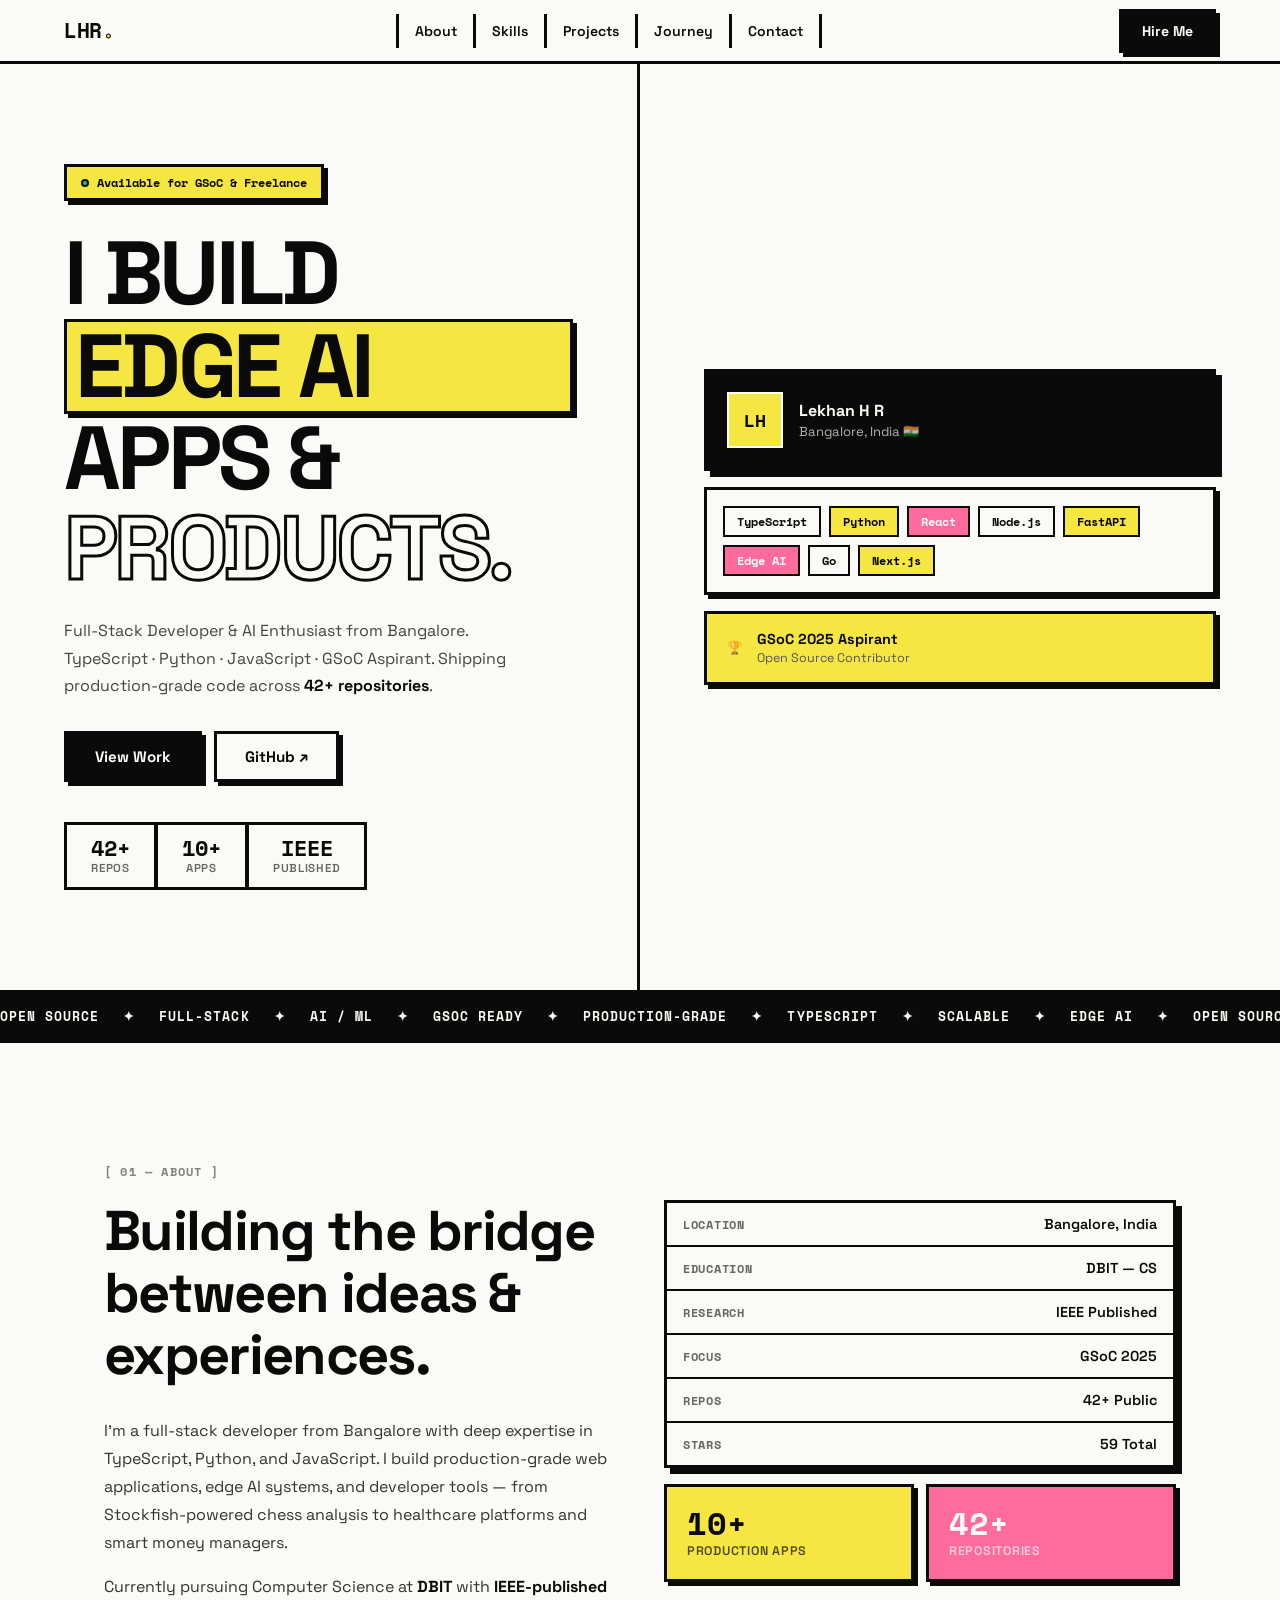
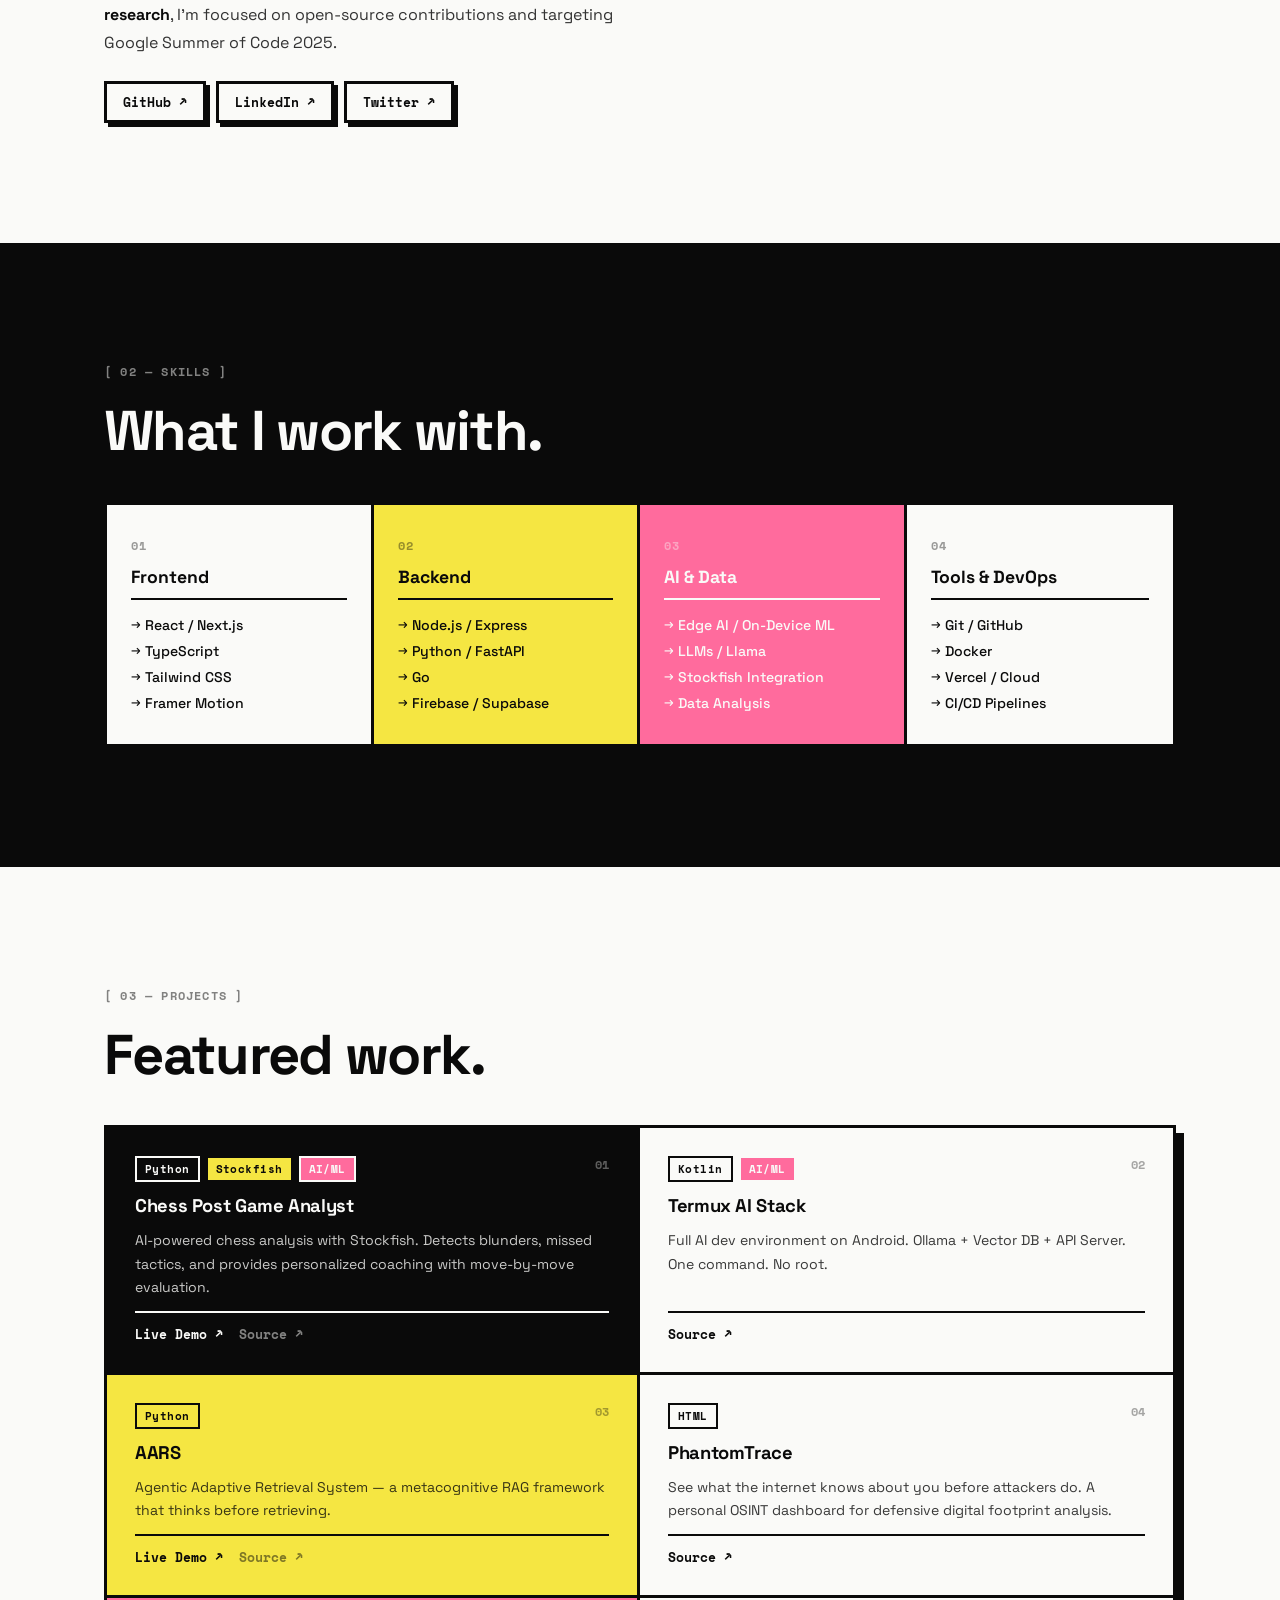
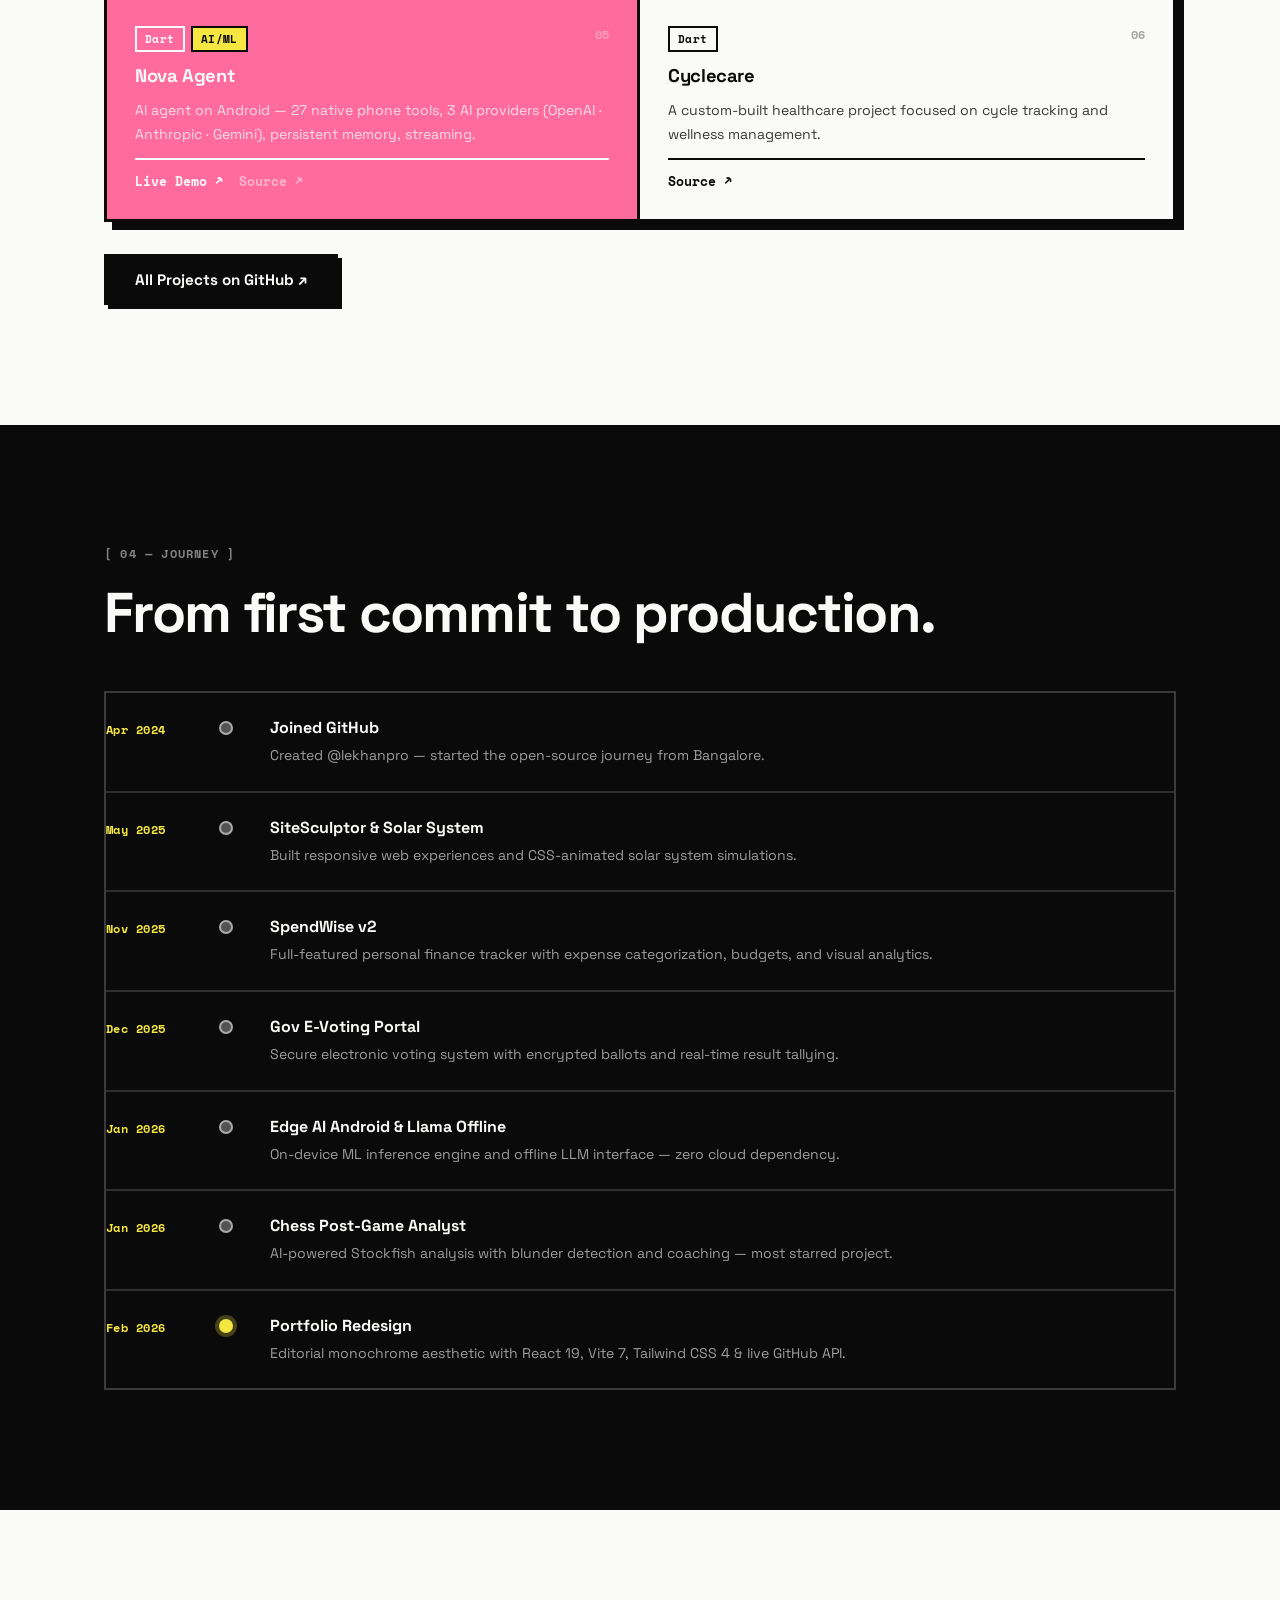
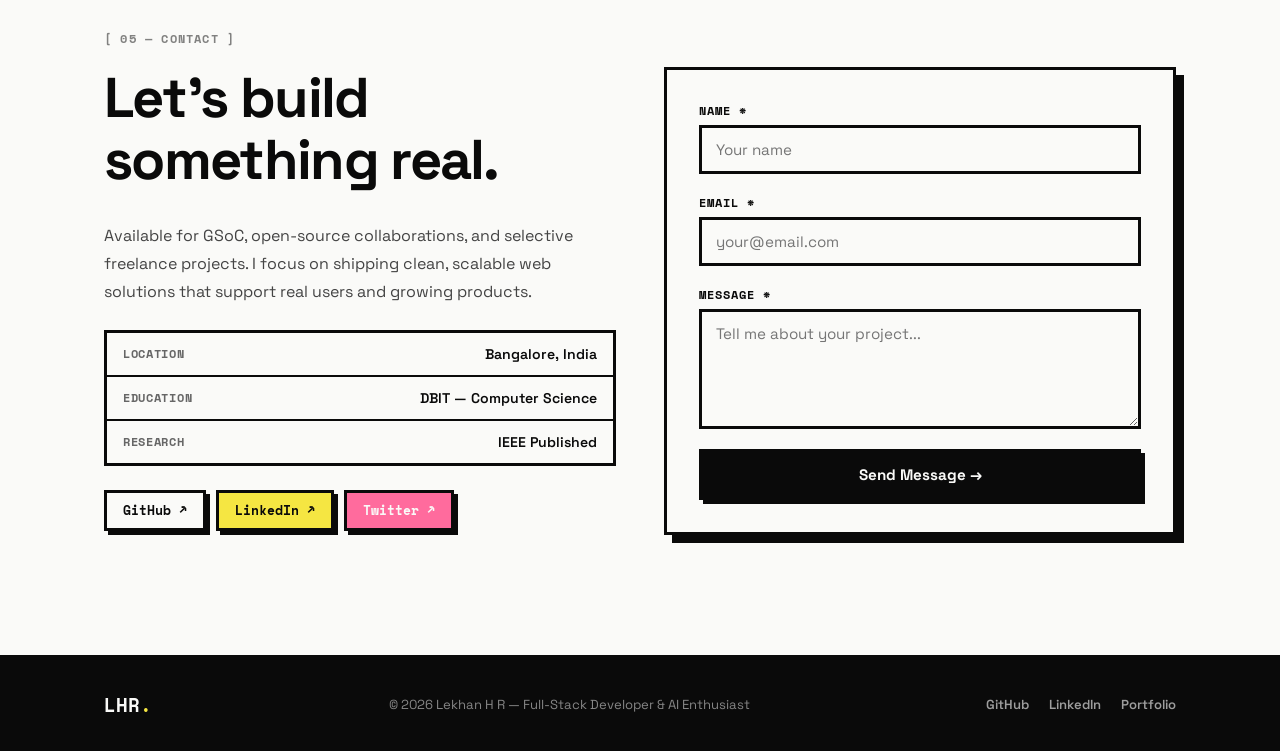
==== commit 1753a350: "Redesign landing page with neobrutalism theme" ====
--- a/Responsive_Landing_Page/index.html
+++ b/Responsive_Landing_Page/index.html
@@ -6,133 +6,157 @@
   <title>Lekhan H R — Full-Stack Developer & AI Enthusiast</title>
   <link rel="preconnect" href="https://fonts.googleapis.com">
   <link rel="preconnect" href="https://fonts.gstatic.com" crossorigin>
-  <link href="https://fonts.googleapis.com/css2?family=Inter:ital,wght@0,400;0,500;0,600;0,700;0,800;0,900;1,400&display=swap" rel="stylesheet">
+  <link href="https://fonts.googleapis.com/css2?family=Space+Grotesk:wght@400;500;600;700&family=Space+Mono:ital,wght@0,400;0,700;1,400&display=swap" rel="stylesheet">
   <link rel="stylesheet" href="style.css">
 </head>
 <body>
 
   <!-- NAV -->
   <nav class="nav" id="nav">
-    <a class="nav__logo" href="#home">Lekhan H R</a>
-    <button class="nav__burger" id="burger" aria-label="Toggle menu" aria-expanded="false">
+    <a class="nav__logo" href="#home">LHR<span class="nav__dot">.</span></a>
+    <div class="nav__links" id="navLinks">
+      <a href="#about">About</a>
+      <a href="#skills">Skills</a>
+      <a href="#projects">Projects</a>
+      <a href="#journey">Journey</a>
+      <a href="#contact">Contact</a>
+    </div>
+    <a class="nav__hire" href="#contact">Hire Me</a>
+    <button class="nav__burger" id="burger" aria-label="Menu">
       <span></span><span></span><span></span>
     </button>
-    <div class="nav__menu" id="navMenu">
-      <a class="nav__link" href="#home">Home</a>
-      <a class="nav__link" href="#about">About</a>
-      <a class="nav__link" href="#skills">Skills</a>
-      <a class="nav__link" href="#projects">Projects</a>
-      <a class="nav__link" href="#experience">Journey</a>
-      <a class="nav__link" href="#contact">Contact</a>
-      <a class="nav__cta" href="#contact">Let's Connect</a>
-    </div>
   </nav>
+
+  <!-- MOBILE MENU -->
+  <div class="mobile-menu" id="mobileMenu">
+    <a href="#about" class="mobile-menu__link">About</a>
+    <a href="#skills" class="mobile-menu__link">Skills</a>
+    <a href="#projects" class="mobile-menu__link">Projects</a>
+    <a href="#journey" class="mobile-menu__link">Journey</a>
+    <a href="#contact" class="mobile-menu__link">Contact</a>
+  </div>
 
   <!-- HERO -->
   <section class="hero" id="home">
-    <div class="hero__content">
-      <p class="hero__eyebrow">Full-Stack Developer &amp; AI Enthusiast</p>
-      <h1 class="hero__title">
-        I build edge AI apps<br>
-        &amp; full-stack products<br>
-        that turn <em>complex ideas</em><br>
-        into simple solutions.
-      </h1>
-      <p class="hero__sub">
-        AI enthusiast · TypeScript, Python &amp; JavaScript · GSoC aspirant ·
-        Based in Bangalore, shipping production-grade code across 42+ repositories. 🚀
-      </p>
-      <div class="hero__actions">
-        <a class="btn btn--primary" href="#projects">Explore My Work</a>
-        <a class="btn btn--ghost" href="https://github.com/lekhanpro" target="_blank" rel="noopener">GitHub Profile</a>
-      </div>
-    </div>
-    <div class="hero__visual" aria-hidden="true">
-      <div class="hero__blob"></div>
-      <div class="hero__card hero__card--1"><span>⚡</span> Edge AI</div>
-      <div class="hero__card hero__card--2"><span>🏆</span> GSoC Aspirant</div>
-      <div class="hero__card hero__card--3"><span>📦</span> 42+ Repos</div>
-    </div>
-  </section>
-
-  <!-- MARQUEE -->
-  <div class="marquee" aria-hidden="true">
-    <div class="marquee__track">
-      <span>Open Source</span><span>·</span>
-      <span>Full-Stack</span><span>·</span>
-      <span>AI / ML</span><span>·</span>
-      <span>GSoC Ready</span><span>·</span>
-      <span>Production-Grade</span><span>·</span>
-      <span>TypeScript</span><span>·</span>
-      <span>Scalable</span><span>·</span>
-      <span>User-Friendly</span><span>·</span>
-      <span>Adaptive</span><span>·</span>
-      <span>Fluid</span><span>·</span>
-      <span>Open Source</span><span>·</span>
-      <span>Full-Stack</span><span>·</span>
-      <span>AI / ML</span><span>·</span>
-      <span>GSoC Ready</span><span>·</span>
-      <span>Production-Grade</span><span>·</span>
-      <span>TypeScript</span><span>·</span>
-      <span>Scalable</span><span>·</span>
-      <span>User-Friendly</span><span>·</span>
-      <span>Adaptive</span><span>·</span>
-      <span>Fluid</span><span>·</span>
-    </div>
-  </div>
+    <div class="hero__inner">
+      <div class="hero__left">
+        <div class="hero__badge">
+          <span class="hero__badge-dot"></span>
+          Available for GSoC &amp; Freelance
+        </div>
+        <h1 class="hero__title">
+          <span class="hero__line">I BUILD</span>
+          <span class="hero__line hero__line--yellow">EDGE AI</span>
+          <span class="hero__line">APPS &amp;</span>
+          <span class="hero__line hero__line--outline">PRODUCTS.</span>
+        </h1>
+        <p class="hero__sub">
+          Full-Stack Developer &amp; AI Enthusiast from Bangalore.
+          TypeScript · Python · JavaScript · GSoC Aspirant.
+          Shipping production-grade code across <strong>42+ repositories</strong>.
+        </p>
+        <div class="hero__actions">
+          <a class="btn btn--black" href="#projects">View Work</a>
+          <a class="btn btn--outline" href="https://github.com/lekhanpro" target="_blank" rel="noopener">GitHub ↗</a>
+        </div>
+        <div class="hero__stats">
+          <div class="hero__stat">
+            <span class="hero__stat-num">42+</span>
+            <span class="hero__stat-label">Repos</span>
+          </div>
+          <div class="hero__stat-div"></div>
+          <div class="hero__stat">
+            <span class="hero__stat-num">10+</span>
+            <span class="hero__stat-label">Apps</span>
+          </div>
+          <div class="hero__stat-div"></div>
+          <div class="hero__stat">
+            <span class="hero__stat-num">IEEE</span>
+            <span class="hero__stat-label">Published</span>
+          </div>
+        </div>
+      </div>
+      <div class="hero__right">
+        <div class="hero__avatar-card">
+          <div class="hero__avatar">LH</div>
+          <div class="hero__avatar-info">
+            <strong>Lekhan H R</strong>
+            <span>Bangalore, India 🇮🇳</span>
+          </div>
+        </div>
+        <div class="hero__tag-card">
+          <span class="htag">TypeScript</span>
+          <span class="htag htag--yellow">Python</span>
+          <span class="htag htag--pink">React</span>
+          <span class="htag">Node.js</span>
+          <span class="htag htag--yellow">FastAPI</span>
+          <span class="htag htag--pink">Edge AI</span>
+          <span class="htag">Go</span>
+          <span class="htag htag--yellow">Next.js</span>
+        </div>
+        <div class="hero__gsoc-card">
+          <span>🏆</span>
+          <div>
+            <strong>GSoC 2025 Aspirant</strong>
+            <span>Open Source Contributor</span>
+          </div>
+        </div>
+      </div>
+    </div>
+    <div class="marquee">
+      <div class="marquee__track">
+        <span>OPEN SOURCE</span><span>✦</span><span>FULL-STACK</span><span>✦</span>
+        <span>AI / ML</span><span>✦</span><span>GSOC READY</span><span>✦</span>
+        <span>PRODUCTION-GRADE</span><span>✦</span><span>TYPESCRIPT</span><span>✦</span>
+        <span>SCALABLE</span><span>✦</span><span>EDGE AI</span><span>✦</span>
+        <span>OPEN SOURCE</span><span>✦</span><span>FULL-STACK</span><span>✦</span>
+        <span>AI / ML</span><span>✦</span><span>GSOC READY</span><span>✦</span>
+        <span>PRODUCTION-GRADE</span><span>✦</span><span>TYPESCRIPT</span><span>✦</span>
+        <span>SCALABLE</span><span>✦</span><span>EDGE AI</span><span>✦</span>
+      </div>
+    </div>
+  </section>
 
   <!-- ABOUT -->
   <section class="about section" id="about">
-    <div class="container about__grid">
-      <div class="about__text">
-        <p class="section__eyebrow">A Quick Glance</p>
-        <h2 class="section__title">Building the bridge between ideas and experiences</h2>
-        <p class="section__body">
-          I'm a full-stack developer from Bangalore with deep expertise in TypeScript, Python, and JavaScript.
-          I build production-grade web applications, edge AI systems, and developer tools — from
-          Stockfish-powered chess analysis to healthcare platforms and smart money managers.
-        </p>
-        <p class="section__body">
-          Currently pursuing Computer Science at DBIT with IEEE-published research, I'm focused on
-          open-source contributions and targeting Google Summer of Code 2025. My code ships across
-          42+ repositories spanning React, Next.js, Node.js, FastAPI, Go, and AI/ML tooling.
-        </p>
-        <div class="about__links">
-          <a class="about__link" href="https://github.com/lekhanpro" target="_blank" rel="noopener">GitHub</a>
-          <a class="about__link" href="https://linkedin.com/in/lekhan-h-r" target="_blank" rel="noopener">LinkedIn</a>
-          <a class="about__link" href="https://twitter.com/lekhu4405" target="_blank" rel="noopener">Twitter</a>
-        </div>
-        <div class="about__stats">
-          <div class="stat">
-            <span class="stat__num">10+</span>
-            <span class="stat__label">Production Apps</span>
-          </div>
-          <div class="stat">
-            <span class="stat__num">42+</span>
-            <span class="stat__label">Repositories</span>
-          </div>
-          <div class="stat">
-            <span class="stat__num">2025</span>
-            <span class="stat__label">GSoC Aspirant</span>
-          </div>
-          <div class="stat">
-            <span class="stat__num">IEEE</span>
-            <span class="stat__label">Published</span>
-          </div>
-        </div>
-      </div>
-      <div class="about__image-wrap">
-        <div class="about__image-bg"></div>
-        <div class="about__image-card">
-          <div class="about__avatar">LH</div>
-          <p class="about__name">Lekhan H R</p>
-          <p class="about__role">Full-Stack Developer &amp; AI Enthusiast</p>
-          <div class="about__tags">
-            <span>TypeScript</span><span>Python</span><span>React</span><span>Edge AI</span>
-          </div>
-          <div class="about__meta">
-            <span>📍 Bangalore</span>
-            <span>🎓 DBIT</span>
+    <div class="container">
+      <div class="section-label">[ 01 — ABOUT ]</div>
+      <div class="about__grid">
+        <div class="about__left">
+          <h2 class="section-title">Building the bridge between ideas &amp; experiences.</h2>
+          <p class="about__body">
+            I'm a full-stack developer from Bangalore with deep expertise in TypeScript, Python, and JavaScript.
+            I build production-grade web applications, edge AI systems, and developer tools — from
+            Stockfish-powered chess analysis to healthcare platforms and smart money managers.
+          </p>
+          <p class="about__body">
+            Currently pursuing Computer Science at <strong>DBIT</strong> with <strong>IEEE-published research</strong>,
+            I'm focused on open-source contributions and targeting Google Summer of Code 2025.
+          </p>
+          <div class="about__links">
+            <a class="about__link" href="https://github.com/lekhanpro" target="_blank" rel="noopener">GitHub ↗</a>
+            <a class="about__link" href="https://linkedin.com/in/lekhan-h-r" target="_blank" rel="noopener">LinkedIn ↗</a>
+            <a class="about__link" href="https://twitter.com/lekhu4405" target="_blank" rel="noopener">Twitter ↗</a>
+          </div>
+        </div>
+        <div class="about__right">
+          <div class="about__box">
+            <div class="about__row"><span>Location</span><span>Bangalore, India</span></div>
+            <div class="about__row"><span>Education</span><span>DBIT — CS</span></div>
+            <div class="about__row"><span>Research</span><span>IEEE Published</span></div>
+            <div class="about__row"><span>Focus</span><span>GSoC 2025</span></div>
+            <div class="about__row"><span>Repos</span><span>42+ Public</span></div>
+            <div class="about__row"><span>Stars</span><span>59 Total</span></div>
+          </div>
+          <div class="about__stat-row">
+            <div class="stat-box stat-box--yellow">
+              <span class="stat-box__num">10+</span>
+              <span class="stat-box__label">Production Apps</span>
+            </div>
+            <div class="stat-box stat-box--pink">
+              <span class="stat-box__num">42+</span>
+              <span class="stat-box__label">Repositories</span>
+            </div>
           </div>
         </div>
       </div>
@@ -140,53 +164,30 @@
   </section>
 
   <!-- SKILLS -->
-  <section class="skills section section--alt" id="skills">
-    <div class="container">
-      <p class="section__eyebrow">What I Work With</p>
-      <h2 class="section__title">Skills &amp; Expertise</h2>
-      <p class="section__body section__body--center">
-        A comprehensive toolkit of technologies and frameworks I use to build exceptional digital products.
-      </p>
+  <section class="skills section section--black" id="skills">
+    <div class="container">
+      <div class="section-label section-label--light">[ 02 — SKILLS ]</div>
+      <h2 class="section-title section-title--light">What I work with.</h2>
       <div class="skills__grid">
         <div class="skill-card">
-          <div class="skill-card__icon">🖥️</div>
-          <h3 class="skill-card__title">Frontend</h3>
-          <ul class="skill-card__list">
-            <li>React / Next.js</li>
-            <li>TypeScript</li>
-            <li>Tailwind CSS</li>
-            <li>Framer Motion</li>
-          </ul>
+          <div class="skill-card__num">01</div>
+          <h3>Frontend</h3>
+          <ul><li>React / Next.js</li><li>TypeScript</li><li>Tailwind CSS</li><li>Framer Motion</li></ul>
+        </div>
+        <div class="skill-card skill-card--yellow">
+          <div class="skill-card__num">02</div>
+          <h3>Backend</h3>
+          <ul><li>Node.js / Express</li><li>Python / FastAPI</li><li>Go</li><li>Firebase / Supabase</li></ul>
+        </div>
+        <div class="skill-card skill-card--pink">
+          <div class="skill-card__num">03</div>
+          <h3>AI &amp; Data</h3>
+          <ul><li>Edge AI / On-Device ML</li><li>LLMs / Llama</li><li>Stockfish Integration</li><li>Data Analysis</li></ul>
         </div>
         <div class="skill-card">
-          <div class="skill-card__icon">⚙️</div>
-          <h3 class="skill-card__title">Backend</h3>
-          <ul class="skill-card__list">
-            <li>Node.js / Express</li>
-            <li>Python / FastAPI</li>
-            <li>Go</li>
-            <li>Firebase / Supabase</li>
-          </ul>
-        </div>
-        <div class="skill-card">
-          <div class="skill-card__icon">🤖</div>
-          <h3 class="skill-card__title">AI &amp; Data</h3>
-          <ul class="skill-card__list">
-            <li>Edge AI / On-Device ML</li>
-            <li>LLMs / Llama</li>
-            <li>Stockfish Integration</li>
-            <li>Data Analysis</li>
-          </ul>
-        </div>
-        <div class="skill-card">
-          <div class="skill-card__icon">🛠️</div>
-          <h3 class="skill-card__title">Tools &amp; DevOps</h3>
-          <ul class="skill-card__list">
-            <li>Git / GitHub</li>
-            <li>Docker</li>
-            <li>Vercel / Cloud</li>
-            <li>CI/CD Pipelines</li>
-          </ul>
+          <div class="skill-card__num">04</div>
+          <h3>Tools &amp; DevOps</h3>
+          <ul><li>Git / GitHub</li><li>Docker</li><li>Vercel / Cloud</li><li>CI/CD Pipelines</li></ul>
         </div>
       </div>
     </div>
@@ -195,269 +196,160 @@
   <!-- PROJECTS -->
   <section class="projects section" id="projects">
     <div class="container">
-      <p class="section__eyebrow">My Work</p>
-      <h2 class="section__title">Featured Projects</h2>
-      <p class="section__body section__body--center">
-        Production-grade applications built with modern technologies and best practices.
-      </p>
+      <div class="section-label">[ 03 — PROJECTS ]</div>
+      <h2 class="section-title">Featured work.</h2>
       <div class="projects__grid">
 
         <article class="project-card project-card--featured">
-          <div class="project-card__header">
-            <div class="project-card__tags">
-              <span class="tag tag--blue">Python</span>
-              <span class="tag tag--purple">Stockfish</span>
-              <span class="tag tag--green">AI/ML</span>
-            </div>
-            <div class="project-card__icon">♟️</div>
-          </div>
-          <h3 class="project-card__title">Chess Post Game Analyst</h3>
-          <p class="project-card__desc">
-            AI-powered chess game analysis with Stockfish engine integration. Detects blunders,
-            missed tactics, and provides personalized coaching recommendations with move-by-move evaluation.
-          </p>
-          <div class="project-card__footer">
-            <a class="project-link" href="https://lekhanpro.github.io/chess-post-game-analyst/" target="_blank" rel="noopener">Live Demo →</a>
-            <a class="project-link project-link--ghost" href="https://github.com/lekhanpro/chess-post-game-analyst" target="_blank" rel="noopener">Source</a>
+          <div class="project-card__top">
+            <div class="project-card__tags"><span class="ptag">Python</span><span class="ptag ptag--yellow">Stockfish</span><span class="ptag ptag--pink">AI/ML</span></div>
+            <span class="project-card__num">01</span>
+          </div>
+          <h3>Chess Post Game Analyst</h3>
+          <p>AI-powered chess analysis with Stockfish. Detects blunders, missed tactics, and provides personalized coaching with move-by-move evaluation.</p>
+          <div class="project-card__footer">
+            <a href="https://lekhanpro.github.io/chess-post-game-analyst/" target="_blank" rel="noopener" class="project-link">Live Demo ↗</a>
+            <a href="https://github.com/lekhanpro/chess-post-game-analyst" target="_blank" rel="noopener" class="project-link project-link--muted">Source ↗</a>
           </div>
         </article>
 
         <article class="project-card">
-          <div class="project-card__header">
-            <div class="project-card__tags">
-              <span class="tag tag--blue">Kotlin</span>
-              <span class="tag tag--green">AI/ML</span>
-            </div>
-            <div class="project-card__icon">📱</div>
-          </div>
-          <h3 class="project-card__title">Termux AI Stack</h3>
-          <p class="project-card__desc">
-            Full AI development environment on Android. Ollama + Vector DB + API Server. One command. No root.
-          </p>
-          <div class="project-card__footer">
-            <a class="project-link project-link--ghost" href="https://github.com/lekhanpro/termux-ai-stack" target="_blank" rel="noopener">Source →</a>
+          <div class="project-card__top">
+            <div class="project-card__tags"><span class="ptag">Kotlin</span><span class="ptag ptag--pink">AI/ML</span></div>
+            <span class="project-card__num">02</span>
+          </div>
+          <h3>Termux AI Stack</h3>
+          <p>Full AI dev environment on Android. Ollama + Vector DB + API Server. One command. No root.</p>
+          <div class="project-card__footer">
+            <a href="https://github.com/lekhanpro/termux-ai-stack" target="_blank" rel="noopener" class="project-link">Source ↗</a>
+          </div>
+        </article>
+
+        <article class="project-card project-card--yellow">
+          <div class="project-card__top">
+            <div class="project-card__tags"><span class="ptag">Python</span></div>
+            <span class="project-card__num">03</span>
+          </div>
+          <h3>AARS</h3>
+          <p>Agentic Adaptive Retrieval System — a metacognitive RAG framework that thinks before retrieving.</p>
+          <div class="project-card__footer">
+            <a href="https://lekhanpro.github.io/aars" target="_blank" rel="noopener" class="project-link">Live Demo ↗</a>
+            <a href="https://github.com/lekhanpro/aars" target="_blank" rel="noopener" class="project-link project-link--muted">Source ↗</a>
           </div>
         </article>
 
         <article class="project-card">
-          <div class="project-card__header">
-            <div class="project-card__tags">
-              <span class="tag tag--purple">Python</span>
-            </div>
-            <div class="project-card__icon">🧠</div>
-          </div>
-          <h3 class="project-card__title">AARS</h3>
-          <p class="project-card__desc">
-            Agentic Adaptive Retrieval System — a metacognitive RAG framework that thinks before retrieving.
-          </p>
-          <div class="project-card__footer">
-            <a class="project-link" href="https://lekhanpro.github.io/aars" target="_blank" rel="noopener">Live Demo →</a>
-            <a class="project-link project-link--ghost" href="https://github.com/lekhanpro/aars" target="_blank" rel="noopener">Source</a>
+          <div class="project-card__top">
+            <div class="project-card__tags"><span class="ptag">HTML</span></div>
+            <span class="project-card__num">04</span>
+          </div>
+          <h3>PhantomTrace</h3>
+          <p>See what the internet knows about you before attackers do. A personal OSINT dashboard for defensive digital footprint analysis.</p>
+          <div class="project-card__footer">
+            <a href="https://github.com/lekhanpro/PhantomTrace" target="_blank" rel="noopener" class="project-link">Source ↗</a>
+          </div>
+        </article>
+
+        <article class="project-card project-card--pink">
+          <div class="project-card__top">
+            <div class="project-card__tags"><span class="ptag">Dart</span><span class="ptag ptag--yellow">AI/ML</span></div>
+            <span class="project-card__num">05</span>
+          </div>
+          <h3>Nova Agent</h3>
+          <p>AI agent on Android — 27 native phone tools, 3 AI providers (OpenAI · Anthropic · Gemini), persistent memory, streaming.</p>
+          <div class="project-card__footer">
+            <a href="https://lekhanpro.github.io/nova-agent" target="_blank" rel="noopener" class="project-link">Live Demo ↗</a>
+            <a href="https://github.com/lekhanpro/nova-agent" target="_blank" rel="noopener" class="project-link project-link--muted">Source ↗</a>
           </div>
         </article>
 
         <article class="project-card">
-          <div class="project-card__header">
-            <div class="project-card__tags">
-              <span class="tag tag--blue">HTML</span>
-            </div>
-            <div class="project-card__icon">🔍</div>
-          </div>
-          <h3 class="project-card__title">PhantomTrace</h3>
-          <p class="project-card__desc">
-            See what the internet knows about you — before attackers do. A personal OSINT dashboard for defensive digital footprint analysis.
-          </p>
-          <div class="project-card__footer">
-            <a class="project-link project-link--ghost" href="https://github.com/lekhanpro/PhantomTrace" target="_blank" rel="noopener">Source →</a>
-          </div>
-        </article>
-
-        <article class="project-card">
-          <div class="project-card__header">
-            <div class="project-card__tags">
-              <span class="tag tag--orange">Dart</span>
-              <span class="tag tag--green">AI/ML</span>
-            </div>
-            <div class="project-card__icon">🤖</div>
-          </div>
-          <h3 class="project-card__title">Nova Agent</h3>
-          <p class="project-card__desc">
-            AI agent on Android — 27 native phone tools, 3 AI providers (OpenAI · Anthropic · Gemini), persistent memory, streaming. Free via Gemini.
-          </p>
-          <div class="project-card__footer">
-            <a class="project-link" href="https://lekhanpro.github.io/nova-agent" target="_blank" rel="noopener">Live Demo →</a>
-            <a class="project-link project-link--ghost" href="https://github.com/lekhanpro/nova-agent" target="_blank" rel="noopener">Source</a>
-          </div>
-        </article>
-
-        <article class="project-card">
-          <div class="project-card__header">
-            <div class="project-card__tags">
-              <span class="tag tag--purple">Dart</span>
-            </div>
-            <div class="project-card__icon">🌿</div>
-          </div>
-          <h3 class="project-card__title">Cyclecare</h3>
-          <p class="project-card__desc">
-            A custom-built healthcare project focused on cycle tracking and wellness management.
-          </p>
-          <div class="project-card__footer">
-            <a class="project-link project-link--ghost" href="https://github.com/lekhanpro/cyclecare" target="_blank" rel="noopener">Source →</a>
+          <div class="project-card__top">
+            <div class="project-card__tags"><span class="ptag">Dart</span></div>
+            <span class="project-card__num">06</span>
+          </div>
+          <h3>Cyclecare</h3>
+          <p>A custom-built healthcare project focused on cycle tracking and wellness management.</p>
+          <div class="project-card__footer">
+            <a href="https://github.com/lekhanpro/cyclecare" target="_blank" rel="noopener" class="project-link">Source ↗</a>
           </div>
         </article>
 
       </div>
       <div class="projects__cta">
-        <a class="btn btn--ghost" href="https://github.com/lekhanpro" target="_blank" rel="noopener">View All on GitHub →</a>
-      </div>
-    </div>
-  </section>
-
-  <!-- TIMELINE -->
-  <section class="timeline section section--alt" id="experience">
-    <div class="container">
-      <p class="section__eyebrow">My Journey</p>
-      <h2 class="section__title">Experience Timeline</h2>
-      <p class="section__body section__body--center">
-        From first commit to production-grade apps — key milestones across 4 events and 42+ repositories.
-      </p>
-      <div class="timeline__list">
-        <div class="timeline__item">
-          <div class="timeline__dot"></div>
-          <div class="timeline__content">
-            <span class="timeline__date">Apr 2024</span>
-            <h3 class="timeline__title">Joined GitHub</h3>
-            <p class="timeline__desc">Created @lekhanpro — started the open-source journey from Bangalore.</p>
-          </div>
-        </div>
-        <div class="timeline__item">
-          <div class="timeline__dot"></div>
-          <div class="timeline__content">
-            <span class="timeline__date">May 2025</span>
-            <h3 class="timeline__title">First Projects: SiteSculptor &amp; Solar System</h3>
-            <p class="timeline__desc">Built responsive web experiences and CSS-animated solar system simulations.</p>
-          </div>
-        </div>
-        <div class="timeline__item">
-          <div class="timeline__dot"></div>
-          <div class="timeline__content">
-            <span class="timeline__date">Nov 2025</span>
-            <h3 class="timeline__title">SpendWise v2 — Money Manager</h3>
-            <p class="timeline__desc">Full-featured personal finance tracker with expense categorization, budgets, and visual analytics.</p>
-          </div>
-        </div>
-        <div class="timeline__item">
-          <div class="timeline__dot"></div>
-          <div class="timeline__content">
-            <span class="timeline__date">Dec 2025</span>
-            <h3 class="timeline__title">Gov E-Voting Portal</h3>
-            <p class="timeline__desc">Secure electronic voting system with encrypted ballots and real-time result tallying.</p>
-          </div>
-        </div>
-        <div class="timeline__item">
-          <div class="timeline__dot"></div>
-          <div class="timeline__content">
-            <span class="timeline__date">Jan 2026</span>
-            <h3 class="timeline__title">Edge AI Android &amp; Llama Offline</h3>
-            <p class="timeline__desc">On-device ML inference engine and offline LLM interface — zero cloud dependency.</p>
-          </div>
-        </div>
-        <div class="timeline__item">
-          <div class="timeline__dot"></div>
-          <div class="timeline__content">
-            <span class="timeline__date">Jan 2026</span>
-            <h3 class="timeline__title">Chess Post-Game Analyst</h3>
-            <p class="timeline__desc">AI-powered Stockfish analysis with blunder detection and coaching — most starred project.</p>
-          </div>
-        </div>
-        <div class="timeline__item">
-          <div class="timeline__dot"></div>
-          <div class="timeline__content">
-            <span class="timeline__date">Jan 2026</span>
-            <h3 class="timeline__title">CodeGuard &amp; CureSync</h3>
-            <p class="timeline__desc">Code quality monitoring platform and healthcare telemedicine system.</p>
-          </div>
-        </div>
-        <div class="timeline__item">
-          <div class="timeline__dot timeline__dot--active"></div>
-          <div class="timeline__content">
-            <span class="timeline__date">Feb 2026</span>
-            <h3 class="timeline__title">Portfolio Redesign</h3>
-            <p class="timeline__desc">Editorial monochrome aesthetic with React 19, Vite 7, Tailwind CSS 4 &amp; live GitHub API.</p>
-          </div>
-        </div>
+        <a class="btn btn--black" href="https://github.com/lekhanpro" target="_blank" rel="noopener">All Projects on GitHub ↗</a>
+      </div>
+    </div>
+  </section>
+
+  <!-- JOURNEY -->
+  <section class="journey section section--black" id="journey">
+    <div class="container">
+      <div class="section-label section-label--light">[ 04 — JOURNEY ]</div>
+      <h2 class="section-title section-title--light">From first commit to production.</h2>
+      <div class="journey__list">
+        <div class="journey__item"><div class="journey__date">Apr 2024</div><div class="journey__dot"></div><div class="journey__content"><h3>Joined GitHub</h3><p>Created @lekhanpro — started the open-source journey from Bangalore.</p></div></div>
+        <div class="journey__item"><div class="journey__date">May 2025</div><div class="journey__dot"></div><div class="journey__content"><h3>SiteSculptor &amp; Solar System</h3><p>Built responsive web experiences and CSS-animated solar system simulations.</p></div></div>
+        <div class="journey__item"><div class="journey__date">Nov 2025</div><div class="journey__dot"></div><div class="journey__content"><h3>SpendWise v2</h3><p>Full-featured personal finance tracker with expense categorization, budgets, and visual analytics.</p></div></div>
+        <div class="journey__item"><div class="journey__date">Dec 2025</div><div class="journey__dot"></div><div class="journey__content"><h3>Gov E-Voting Portal</h3><p>Secure electronic voting system with encrypted ballots and real-time result tallying.</p></div></div>
+        <div class="journey__item"><div class="journey__date">Jan 2026</div><div class="journey__dot"></div><div class="journey__content"><h3>Edge AI Android &amp; Llama Offline</h3><p>On-device ML inference engine and offline LLM interface — zero cloud dependency.</p></div></div>
+        <div class="journey__item"><div class="journey__date">Jan 2026</div><div class="journey__dot"></div><div class="journey__content"><h3>Chess Post-Game Analyst</h3><p>AI-powered Stockfish analysis with blunder detection and coaching — most starred project.</p></div></div>
+        <div class="journey__item"><div class="journey__date">Feb 2026</div><div class="journey__dot journey__dot--active"></div><div class="journey__content"><h3>Portfolio Redesign</h3><p>Editorial monochrome aesthetic with React 19, Vite 7, Tailwind CSS 4 &amp; live GitHub API.</p></div></div>
       </div>
     </div>
   </section>
 
   <!-- CONTACT -->
   <section class="contact section" id="contact">
-    <div class="container contact__grid">
-      <div class="contact__info">
-        <p class="section__eyebrow">Get in Touch</p>
-        <h2 class="section__title">Let's Connect</h2>
-        <p class="section__body">
-          I'm always interested in hearing about new projects, opportunities, and open-source collaborations.
-          Available for GSoC, freelance projects, and selective full-time roles.
-        </p>
-        <div class="contact__details">
-          <div class="contact__detail">
-            <span>📍</span><span>Bangalore, India</span>
-          </div>
-          <div class="contact__detail">
-            <span>🎓</span><span>DBIT — Computer Science</span>
-          </div>
-          <div class="contact__detail">
-            <span>📄</span><span>IEEE Published Research</span>
-          </div>
-        </div>
-        <div class="contact__socials">
-          <a class="social-btn" href="https://github.com/lekhanpro" target="_blank" rel="noopener" aria-label="GitHub">
-            <svg width="18" height="18" viewBox="0 0 24 24" fill="currentColor"><path d="M12 2C6.477 2 2 6.484 2 12.017c0 4.425 2.865 8.18 6.839 9.504.5.092.682-.217.682-.483 0-.237-.008-.868-.013-1.703-2.782.605-3.369-1.343-3.369-1.343-.454-1.158-1.11-1.466-1.11-1.466-.908-.62.069-.608.069-.608 1.003.07 1.531 1.032 1.531 1.032.892 1.53 2.341 1.088 2.91.832.092-.647.35-1.088.636-1.338-2.22-.253-4.555-1.113-4.555-4.951 0-1.093.39-1.988 1.029-2.688-.103-.253-.446-1.272.098-2.65 0 0 .84-.27 2.75 1.026A9.564 9.564 0 0 1 12 6.844a9.59 9.59 0 0 1 2.504.337c1.909-1.296 2.747-1.027 2.747-1.027.546 1.379.202 2.398.1 2.651.64.7 1.028 1.595 1.028 2.688 0 3.848-2.339 4.695-4.566 4.943.359.309.678.92.678 1.855 0 1.338-.012 2.419-.012 2.747 0 .268.18.58.688.482A10.02 10.02 0 0 0 22 12.017C22 6.484 17.522 2 12 2z"/></svg>
-          </a>
-          <a class="social-btn" href="https://linkedin.com/in/lekhan-h-r" target="_blank" rel="noopener" aria-label="LinkedIn">
-            <svg width="18" height="18" viewBox="0 0 24 24" fill="currentColor"><path d="M20.447 20.452h-3.554v-5.569c0-1.328-.027-3.037-1.852-3.037-1.853 0-2.136 1.445-2.136 2.939v5.667H9.351V9h3.414v1.561h.046c.477-.9 1.637-1.85 3.37-1.85 3.601 0 4.267 2.37 4.267 5.455v6.286zM5.337 7.433a2.062 2.062 0 0 1-2.063-2.065 2.064 2.064 0 1 1 2.063 2.065zm1.782 13.019H3.555V9h3.564v11.452zM22.225 0H1.771C.792 0 0 .774 0 1.729v20.542C0 23.227.792 24 1.771 24h20.451C23.2 24 24 23.227 24 22.271V1.729C24 .774 23.2 0 22.222 0h.003z"/></svg>
-          </a>
-          <a class="social-btn" href="https://twitter.com/lekhu4405" target="_blank" rel="noopener" aria-label="Twitter">
-            <svg width="18" height="18" viewBox="0 0 24 24" fill="currentColor"><path d="M18.244 2.25h3.308l-7.227 8.26 8.502 11.24H16.17l-4.714-6.231-5.401 6.231H2.744l7.737-8.835L1.254 2.25H8.08l4.253 5.622zm-1.161 17.52h1.833L7.084 4.126H5.117z"/></svg>
-          </a>
-        </div>
-      </div>
-      <form class="contact__form" id="contactForm" novalidate>
-        <div class="form-group">
-          <label class="form-label" for="name">Name</label>
-          <input class="form-input" type="text" id="name" name="name" placeholder="Your name" required>
-        </div>
-        <div class="form-group">
-          <label class="form-label" for="email">Email</label>
-          <input class="form-input" type="email" id="email" name="email" placeholder="your@email.com" required>
-        </div>
-        <div class="form-group">
-          <label class="form-label" for="message">Message</label>
-          <textarea class="form-input form-textarea" id="message" name="message" placeholder="Tell me about your project or opportunity..." required></textarea>
-        </div>
-        <button class="btn btn--primary btn--full" type="submit">Send Message</button>
-        <p class="form-success" id="formSuccess" hidden>✓ Message sent! I'll get back to you soon.</p>
-      </form>
+    <div class="container">
+      <div class="section-label">[ 05 — CONTACT ]</div>
+      <div class="contact__grid">
+        <div class="contact__left">
+          <h2 class="section-title">Let's build something real.</h2>
+          <p class="contact__body">Available for GSoC, open-source collaborations, and selective freelance projects. I focus on shipping clean, scalable web solutions that support real users and growing products.</p>
+          <div class="contact__info">
+            <div class="contact__info-row"><span>Location</span><span>Bangalore, India</span></div>
+            <div class="contact__info-row"><span>Education</span><span>DBIT — Computer Science</span></div>
+            <div class="contact__info-row"><span>Research</span><span>IEEE Published</span></div>
+          </div>
+          <div class="contact__socials">
+            <a class="social-pill" href="https://github.com/lekhanpro" target="_blank" rel="noopener">GitHub ↗</a>
+            <a class="social-pill social-pill--yellow" href="https://linkedin.com/in/lekhan-h-r" target="_blank" rel="noopener">LinkedIn ↗</a>
+            <a class="social-pill social-pill--pink" href="https://twitter.com/lekhu4405" target="_blank" rel="noopener">Twitter ↗</a>
+          </div>
+        </div>
+        <div class="contact__right">
+          <form class="contact__form" id="contactForm" novalidate>
+            <div class="form-row">
+              <label class="form-label" for="cname">Name *</label>
+              <input class="form-input" type="text" id="cname" placeholder="Your name" required>
+            </div>
+            <div class="form-row">
+              <label class="form-label" for="cemail">Email *</label>
+              <input class="form-input" type="email" id="cemail" placeholder="your@email.com" required>
+            </div>
+            <div class="form-row">
+              <label class="form-label" for="cmsg">Message *</label>
+              <textarea class="form-input form-textarea" id="cmsg" placeholder="Tell me about your project..." required></textarea>
+            </div>
+            <button class="btn btn--black btn--full" type="submit">Send Message →</button>
+            <p class="form-success" id="formSuccess" hidden>✓ Sent! I'll get back to you soon.</p>
+          </form>
+        </div>
+      </div>
     </div>
   </section>
 
   <!-- FOOTER -->
   <footer class="footer">
     <div class="container footer__inner">
-      <div class="footer__brand">
-        <a class="footer__logo" href="#home">Lekhan H R</a>
-        <p class="footer__tagline">Full-Stack Developer &amp; AI Enthusiast building production-grade applications.</p>
-      </div>
+      <span class="footer__logo">LHR<span>.</span></span>
+      <p>© 2026 Lekhan H R — Full-Stack Developer &amp; AI Enthusiast</p>
       <div class="footer__links">
-        <a href="#home">Home</a>
-        <a href="#about">About</a>
-        <a href="#skills">Skills</a>
-        <a href="#projects">Projects</a>
-        <a href="#experience">Journey</a>
-        <a href="#contact">Contact</a>
-      </div>
-      <p class="footer__copy">© 2026 Lekhan H R. All rights reserved.</p>
+        <a href="https://github.com/lekhanpro" target="_blank" rel="noopener">GitHub</a>
+        <a href="https://linkedin.com/in/lekhan-h-r" target="_blank" rel="noopener">LinkedIn</a>
+        <a href="https://www.lekhanhr.online/" target="_blank" rel="noopener">Portfolio</a>
+      </div>
     </div>
   </footer>
 
--- a/Responsive_Landing_Page/style.css
+++ b/Responsive_Landing_Page/style.css
@@ -1,107 +1,93 @@
-@import url("https://fonts.googleapis.com/css2?family=Inter:ital,wght@0,400;0,500;0,600;0,700;0,800;0,900;1,400&display=swap");
-
-/* ── RESET & BASE ── */
+@import url("https://fonts.googleapis.com/css2?family=Space+Grotesk:wght@400;500;600;700&family=Space+Mono:ital,wght@0,400;0,700;1,400&display=swap");
+
+/* ── RESET ── */
 *, *::before, *::after { box-sizing: border-box; margin: 0; padding: 0; }
-html { scroll-behavior: smooth; font-size: 16px; }
-
+html { scroll-behavior: smooth; }
+
+/* ── TOKENS ── */
 :root {
-  --purple: #6c3de8;
-  --purple-dark: #4f28c4;
-  --purple-light: #ede9ff;
-  --purple-mid: rgba(108,61,232,0.12);
-  --text: #0f0f1a;
-  --text-muted: #64748b;
-  --border: #e2e8f0;
-  --bg: #ffffff;
-  --bg-alt: #f8f9fc;
-  --radius: 16px;
-  --nav-h: 68px;
+  --black: #0a0a0a;
+  --white: #fafaf8;
+  --yellow: #f5e642;
+  --pink: #ff6b9d;
+  --border: 3px solid var(--black);
+  --shadow: 4px 4px 0 var(--black);
+  --shadow-lg: 6px 6px 0 var(--black);
+  --shadow-xl: 8px 8px 0 var(--black);
+  --radius: 0px;
+  --nav-h: 64px;
+  --font-body: 'Space Grotesk', sans-serif;
+  --font-mono: 'Space Mono', monospace;
 }
 
 body {
-  font-family: 'Inter', sans-serif;
-  color: var(--text);
-  background: var(--bg);
+  font-family: var(--font-body);
+  background: var(--white);
+  color: var(--black);
   overflow-x: hidden;
 }
 
-/* ── UTILITIES ── */
+/* ── UTILS ── */
 .container {
-  width: min(1160px, 100%);
+  width: min(1200px, 100%);
   margin: 0 auto;
-  padding: 0 clamp(20px, 5vw, 80px);
+  padding: 0 clamp(20px, 5vw, 64px);
 }
 
 .section { padding: clamp(64px, 10vw, 120px) 0; }
-.section--alt { background: var(--bg-alt); }
-
-.section__eyebrow {
+.section--black { background: var(--black); color: var(--white); }
+
+.section-label {
+  font-family: var(--font-mono);
   font-size: 0.75rem;
   font-weight: 700;
-  letter-spacing: 0.14em;
-  text-transform: uppercase;
-  color: var(--purple);
-  margin-bottom: 12px;
-}
-
-.section__title {
-  font-size: clamp(1.8rem, 4vw, 2.8rem);
-  font-weight: 800;
+  letter-spacing: 0.1em;
+  color: var(--black);
+  margin-bottom: 20px;
+  opacity: 0.5;
+}
+.section-label--light { color: var(--white); }
+
+.section-title {
+  font-size: clamp(2rem, 5vw, 3.5rem);
+  font-weight: 700;
+  line-height: 1.1;
   letter-spacing: -0.03em;
-  line-height: 1.15;
-  color: var(--text);
-  margin-bottom: 16px;
-}
-
-.section__body {
-  font-size: 1rem;
-  line-height: 1.75;
-  color: var(--text-muted);
-  max-width: 600px;
-  margin-bottom: 16px;
-}
-
-.section__body--center { margin-left: auto; margin-right: auto; text-align: center; }
+  margin-bottom: 32px;
+}
+.section-title--light { color: var(--white); }
 
 /* ── BUTTONS ── */
 .btn {
   display: inline-flex;
   align-items: center;
   justify-content: center;
-  gap: 8px;
   padding: 13px 28px;
-  border-radius: 999px;
-  font-family: inherit;
+  font-family: var(--font-body);
   font-size: 0.95rem;
   font-weight: 700;
   text-decoration: none;
   cursor: pointer;
-  border: 2px solid transparent;
-  transition: all 0.2s;
+  border: var(--border);
+  transition: transform 0.1s, box-shadow 0.1s;
   white-space: nowrap;
 }
 
-.btn--primary {
-  background: linear-gradient(135deg, var(--purple) 0%, var(--purple-dark) 100%);
-  color: #fff;
-  box-shadow: 0 6px 20px rgba(108,61,232,0.35);
-}
-
-.btn--primary:hover {
-  transform: translateY(-2px);
-  box-shadow: 0 10px 28px rgba(108,61,232,0.45);
-}
-
-.btn--ghost {
+.btn--black {
+  background: var(--black);
+  color: var(--white);
+  box-shadow: var(--shadow);
+}
+.btn--black:hover { transform: translate(-2px, -2px); box-shadow: var(--shadow-lg); }
+.btn--black:active { transform: translate(0,0); box-shadow: none; }
+
+.btn--outline {
   background: transparent;
-  color: var(--text);
-  border-color: var(--border);
-}
-
-.btn--ghost:hover {
-  border-color: var(--purple);
-  color: var(--purple);
-}
+  color: var(--black);
+  box-shadow: var(--shadow);
+}
+.btn--outline:hover { transform: translate(-2px, -2px); box-shadow: var(--shadow-lg); background: var(--yellow); }
+.btn--outline:active { transform: translate(0,0); box-shadow: none; }
 
 .btn--full { width: 100%; }
 
@@ -114,433 +100,451 @@
   display: flex;
   align-items: center;
   justify-content: space-between;
-  padding: 0 clamp(20px, 5vw, 80px);
-  transition: background 0.3s, box-shadow 0.3s;
-}
-
-.nav.scrolled {
-  background: rgba(255,255,255,0.95);
-  backdrop-filter: blur(16px);
-  box-shadow: 0 1px 0 var(--border);
+  padding: 0 clamp(20px, 5vw, 64px);
+  background: var(--white);
+  border-bottom: var(--border);
 }
 
 .nav__logo {
-  font-size: 1.1rem;
-  font-weight: 800;
-  color: var(--text);
+  font-family: var(--font-mono);
+  font-size: 1.3rem;
+  font-weight: 700;
+  color: var(--black);
   text-decoration: none;
   letter-spacing: -0.02em;
-  transition: color 0.2s;
-}
-
-.nav.scrolled .nav__logo { color: var(--purple); }
-
-.nav__menu {
-  display: flex;
-  align-items: center;
-  gap: 4px;
-}
-
-.nav__link {
+}
+.nav__dot { color: var(--yellow); -webkit-text-stroke: 1px var(--black); }
+
+.nav__links {
+  display: flex;
+  gap: 0;
+}
+.nav__links a {
+  font-size: 0.88rem;
+  font-weight: 600;
+  color: var(--black);
   text-decoration: none;
-  color: rgba(255,255,255,0.85);
-  font-size: 0.9rem;
-  font-weight: 500;
-  padding: 8px 14px;
-  border-radius: 8px;
-  transition: color 0.2s, background 0.2s;
-}
-
-.nav.scrolled .nav__link { color: var(--text-muted); }
-.nav__link:hover { color: var(--purple) !important; background: var(--purple-light); }
-
-.nav__cta {
-  margin-left: 8px;
-  padding: 9px 20px;
-  background: var(--purple);
-  color: #fff !important;
-  border-radius: 999px;
+  padding: 8px 16px;
+  border-left: var(--border);
+  transition: background 0.15s;
+}
+.nav__links a:last-child { border-right: var(--border); }
+.nav__links a:hover { background: var(--yellow); }
+
+.nav__hire {
   font-size: 0.88rem;
   font-weight: 700;
+  color: var(--white);
+  background: var(--black);
   text-decoration: none;
-  transition: all 0.2s;
-}
-
-.nav__cta:hover { background: var(--purple-dark) !important; transform: translateY(-1px); }
+  padding: 10px 20px;
+  border: var(--border);
+  box-shadow: var(--shadow);
+  margin-left: 16px;
+  transition: transform 0.1s, box-shadow 0.1s;
+}
+.nav__hire:hover { transform: translate(-2px,-2px); box-shadow: var(--shadow-lg); }
 
 .nav__burger {
   display: none;
   flex-direction: column;
-  justify-content: center;
   gap: 5px;
-  width: 40px;
-  height: 40px;
-  background: transparent;
+  background: none;
   border: none;
   cursor: pointer;
   padding: 8px;
-  border-radius: 8px;
-}
-
+}
 .nav__burger span {
   display: block;
+  width: 24px;
   height: 2px;
-  background: #fff;
-  border-radius: 2px;
+  background: var(--black);
   transition: all 0.3s;
 }
-
-.nav.scrolled .nav__burger span { background: var(--text); }
-
 .nav__burger.open span:nth-child(1) { transform: translateY(7px) rotate(45deg); }
 .nav__burger.open span:nth-child(2) { opacity: 0; }
 .nav__burger.open span:nth-child(3) { transform: translateY(-7px) rotate(-45deg); }
 
+/* MOBILE MENU */
+.mobile-menu {
+  position: fixed;
+  top: var(--nav-h);
+  left: 0; right: 0;
+  background: var(--white);
+  border-bottom: var(--border);
+  z-index: 199;
+  display: flex;
+  flex-direction: column;
+  transform: translateY(-110%);
+  opacity: 0;
+  transition: transform 0.3s, opacity 0.3s;
+  pointer-events: none;
+}
+.mobile-menu.open {
+  transform: translateY(0);
+  opacity: 1;
+  pointer-events: all;
+}
+.mobile-menu__link {
+  font-size: 1.1rem;
+  font-weight: 700;
+  color: var(--black);
+  text-decoration: none;
+  padding: 18px clamp(20px, 5vw, 64px);
+  border-bottom: 2px solid var(--black);
+  transition: background 0.15s;
+}
+.mobile-menu__link:hover { background: var(--yellow); }
+
 /* ── HERO ── */
 .hero {
   min-height: 100vh;
+  padding-top: var(--nav-h);
+  background: var(--white);
+  display: flex;
+  flex-direction: column;
+  border-bottom: var(--border);
+}
+
+.hero__inner {
+  flex: 1;
   display: grid;
   grid-template-columns: 1fr 1fr;
-  align-items: center;
-  gap: 60px;
-  padding: calc(var(--nav-h) + 60px) clamp(20px, 5vw, 80px) 80px;
-  background: linear-gradient(135deg, #0f0f1a 0%, #1a1040 50%, #0f0f1a 100%);
-  position: relative;
-  overflow: hidden;
-}
-
-.hero::before {
-  content: '';
-  position: absolute;
-  inset: 0;
-  background: radial-gradient(ellipse 60% 60% at 70% 50%, rgba(108,61,232,0.25) 0%, transparent 70%);
-  pointer-events: none;
-}
-
-.hero__eyebrow {
+  gap: 0;
+  align-items: center;
+}
+
+.hero__left {
+  padding: clamp(40px, 8vw, 100px) clamp(20px, 5vw, 64px);
+  border-right: var(--border);
+}
+
+.hero__badge {
+  display: inline-flex;
+  align-items: center;
+  gap: 8px;
+  font-family: var(--font-mono);
   font-size: 0.78rem;
   font-weight: 700;
-  letter-spacing: 0.14em;
-  text-transform: uppercase;
-  color: rgba(255,255,255,0.5);
-  margin-bottom: 16px;
-}
+  background: var(--yellow);
+  border: var(--border);
+  padding: 6px 14px;
+  margin-bottom: 28px;
+  box-shadow: var(--shadow);
+}
+.hero__badge-dot {
+  width: 8px; height: 8px;
+  border-radius: 50%;
+  background: #22c55e;
+  border: 2px solid var(--black);
+  animation: blink 1.5s ease-in-out infinite;
+}
+@keyframes blink { 0%,100%{opacity:1} 50%{opacity:0.3} }
 
 .hero__title {
-  font-size: clamp(2.4rem, 5vw, 4rem);
-  font-weight: 900;
+  display: flex;
+  flex-direction: column;
+  gap: 0;
+  margin-bottom: 24px;
+}
+.hero__line {
+  font-size: clamp(3rem, 7vw, 6rem);
+  font-weight: 700;
+  line-height: 1;
   letter-spacing: -0.04em;
-  line-height: 1.1;
-  color: #fff;
-  margin-bottom: 20px;
-}
-
-.hero__title em {
-  font-style: normal;
-  background: linear-gradient(135deg, #a78bfa, #818cf8);
-  -webkit-background-clip: text;
-  -webkit-text-fill-color: transparent;
-  background-clip: text;
+  display: block;
+}
+.hero__line--yellow {
+  background: var(--yellow);
+  padding: 0 8px;
+  border: var(--border);
+  display: inline-block;
+  box-shadow: var(--shadow);
+}
+.hero__line--outline {
+  -webkit-text-stroke: 3px var(--black);
+  color: transparent;
 }
 
 .hero__sub {
-  font-size: 1.05rem;
+  font-size: 1rem;
   line-height: 1.7;
-  color: rgba(255,255,255,0.6);
+  color: #444;
   max-width: 480px;
   margin-bottom: 32px;
 }
+.hero__sub strong { color: var(--black); }
 
 .hero__actions {
   display: flex;
   gap: 12px;
   flex-wrap: wrap;
-}
-
-.hero__actions .btn--ghost {
-  color: rgba(255,255,255,0.8);
-  border-color: rgba(255,255,255,0.25);
-}
-
-.hero__actions .btn--ghost:hover {
-  color: #fff;
-  border-color: rgba(255,255,255,0.6);
-  background: rgba(255,255,255,0.08);
-}
-
-/* Hero visual */
-.hero__visual {
-  position: relative;
-  height: 420px;
+  margin-bottom: 40px;
+}
+
+.hero__stats {
+  display: flex;
+  align-items: center;
+  gap: 0;
+  border: var(--border);
+  width: fit-content;
+}
+.hero__stat {
+  display: flex;
+  flex-direction: column;
+  align-items: center;
+  padding: 12px 24px;
+  border-right: var(--border);
+}
+.hero__stat:last-child { border-right: none; }
+.hero__stat-num {
+  font-family: var(--font-mono);
+  font-size: 1.4rem;
+  font-weight: 700;
+  line-height: 1;
+}
+.hero__stat-label {
+  font-size: 0.72rem;
+  font-weight: 600;
+  color: #666;
+  margin-top: 2px;
+  text-transform: uppercase;
+  letter-spacing: 0.06em;
+}
+.hero__stat-div { width: 1px; background: var(--black); align-self: stretch; }
+
+/* Hero right */
+.hero__right {
+  padding: clamp(40px, 6vw, 80px) clamp(20px, 5vw, 64px);
+  display: flex;
+  flex-direction: column;
+  gap: 16px;
+}
+
+.hero__avatar-card {
+  display: flex;
+  align-items: center;
+  gap: 16px;
+  background: var(--black);
+  color: var(--white);
+  border: var(--border);
+  padding: 20px;
+  box-shadow: var(--shadow-lg);
+}
+.hero__avatar {
+  width: 56px; height: 56px;
+  background: var(--yellow);
+  color: var(--black);
+  font-family: var(--font-mono);
+  font-size: 1.1rem;
+  font-weight: 700;
   display: flex;
   align-items: center;
   justify-content: center;
-}
-
-.hero__blob {
-  width: 320px;
-  height: 320px;
-  border-radius: 50%;
-  background: radial-gradient(circle, rgba(108,61,232,0.4) 0%, rgba(79,40,196,0.15) 60%, transparent 100%);
-  animation: pulse 4s ease-in-out infinite;
-}
-
-@keyframes pulse {
-  0%, 100% { transform: scale(1); opacity: 0.8; }
-  50% { transform: scale(1.08); opacity: 1; }
-}
-
-.hero__card {
-  position: absolute;
-  background: rgba(255,255,255,0.08);
-  backdrop-filter: blur(12px);
-  border: 1px solid rgba(255,255,255,0.15);
-  border-radius: 14px;
-  padding: 12px 18px;
-  display: flex;
-  align-items: center;
-  gap: 10px;
-  color: rgba(255,255,255,0.9);
-  font-size: 0.85rem;
-  font-weight: 600;
-  white-space: nowrap;
-  animation: float 3s ease-in-out infinite;
-}
-
-.hero__card--1 { top: 40px; left: 0; animation-delay: 0s; }
-.hero__card--2 { top: 50%; right: 0; transform: translateY(-50%); animation-delay: 1s; }
-.hero__card--3 { bottom: 40px; left: 20px; animation-delay: 2s; }
-
-.hero__card-icon { font-size: 1.2rem; }
-
-@keyframes float {
-  0%, 100% { transform: translateY(0); }
-  50% { transform: translateY(-8px); }
-}
-
-.hero__card--2 {
-  animation: float2 3s ease-in-out infinite;
-  animation-delay: 1s;
-}
-
-@keyframes float2 {
-  0%, 100% { transform: translateY(-50%); }
-  50% { transform: translateY(calc(-50% - 8px)); }
-}
-
-/* ── MARQUEE ── */
+  border: 2px solid var(--white);
+  flex-shrink: 0;
+}
+.hero__avatar-info { display: flex; flex-direction: column; gap: 2px; }
+.hero__avatar-info strong { font-size: 1rem; font-weight: 700; }
+.hero__avatar-info span { font-size: 0.82rem; opacity: 0.7; }
+
+.hero__tag-card {
+  display: flex;
+  flex-wrap: wrap;
+  gap: 8px;
+  background: var(--white);
+  border: var(--border);
+  padding: 16px;
+  box-shadow: var(--shadow);
+}
+.htag {
+  font-family: var(--font-mono);
+  font-size: 0.75rem;
+  font-weight: 700;
+  padding: 5px 12px;
+  border: 2px solid var(--black);
+  background: var(--white);
+}
+.htag--yellow { background: var(--yellow); }
+.htag--pink { background: var(--pink); color: var(--white); }
+
+.hero__gsoc-card {
+  display: flex;
+  align-items: center;
+  gap: 14px;
+  background: var(--yellow);
+  border: var(--border);
+  padding: 16px 20px;
+  box-shadow: var(--shadow);
+  font-size: 1.4rem;
+}
+.hero__gsoc-card div { display: flex; flex-direction: column; gap: 2px; }
+.hero__gsoc-card strong { font-size: 0.9rem; font-weight: 700; }
+.hero__gsoc-card span { font-size: 0.78rem; color: #555; }
+
+/* MARQUEE */
 .marquee {
-  background: var(--purple);
+  background: var(--black);
+  border-top: var(--border);
   overflow: hidden;
   padding: 14px 0;
 }
-
 .marquee__track {
   display: flex;
-  gap: 28px;
+  gap: 24px;
   width: max-content;
-  animation: marquee 28s linear infinite;
-}
-
+  animation: marquee 30s linear infinite;
+}
 .marquee__track span {
-  color: rgba(255,255,255,0.85);
-  font-size: 0.85rem;
-  font-weight: 600;
-  letter-spacing: 0.04em;
+  font-family: var(--font-mono);
+  font-size: 0.8rem;
+  font-weight: 700;
+  color: var(--white);
   white-space: nowrap;
-}
-
-@keyframes marquee {
-  from { transform: translateX(0); }
-  to { transform: translateX(-50%); }
-}
+  letter-spacing: 0.08em;
+}
+@keyframes marquee { from{transform:translateX(0)} to{transform:translateX(-50%)} }
 
 /* ── ABOUT ── */
 .about__grid {
   display: grid;
   grid-template-columns: 1fr 1fr;
-  gap: 80px;
-  align-items: center;
-}
-
-.about__stats {
-  display: flex;
-  gap: 32px;
-  margin-top: 32px;
+  gap: 48px;
+  align-items: start;
+}
+
+.about__body {
+  font-size: 1rem;
+  line-height: 1.75;
+  color: #333;
+  margin-bottom: 16px;
+}
+.about__body strong { color: var(--black); }
+
+.about__links {
+  display: flex;
+  gap: 10px;
   flex-wrap: wrap;
-}
-
-.stat__num {
-  display: block;
+  margin-top: 24px;
+}
+.about__link {
+  font-family: var(--font-mono);
+  font-size: 0.82rem;
+  font-weight: 700;
+  color: var(--black);
+  text-decoration: none;
+  padding: 8px 16px;
+  border: var(--border);
+  box-shadow: var(--shadow);
+  transition: transform 0.1s, box-shadow 0.1s, background 0.1s;
+}
+.about__link:hover { background: var(--yellow); transform: translate(-2px,-2px); box-shadow: var(--shadow-lg); }
+
+.about__box {
+  border: var(--border);
+  box-shadow: var(--shadow-lg);
+  margin-bottom: 16px;
+}
+.about__row {
+  display: flex;
+  justify-content: space-between;
+  align-items: center;
+  padding: 12px 16px;
+  border-bottom: 2px solid var(--black);
+  font-size: 0.9rem;
+}
+.about__row:last-child { border-bottom: none; }
+.about__row span:first-child {
+  font-family: var(--font-mono);
+  font-size: 0.75rem;
+  font-weight: 700;
+  color: #666;
+  text-transform: uppercase;
+  letter-spacing: 0.06em;
+}
+.about__row span:last-child { font-weight: 600; }
+
+.about__stat-row {
+  display: grid;
+  grid-template-columns: 1fr 1fr;
+  gap: 12px;
+}
+.stat-box {
+  border: var(--border);
+  padding: 20px;
+  box-shadow: var(--shadow);
+  display: flex;
+  flex-direction: column;
+  gap: 4px;
+}
+.stat-box--yellow { background: var(--yellow); }
+.stat-box--pink { background: var(--pink); color: var(--white); }
+.stat-box__num {
+  font-family: var(--font-mono);
   font-size: 2rem;
-  font-weight: 900;
-  color: var(--purple);
-  letter-spacing: -0.04em;
-}
-
-.stat__label {
-  display: block;
-  font-size: 0.8rem;
-  color: var(--text-muted);
-  font-weight: 500;
-  margin-top: 2px;
-}
-
-.about__image-wrap {
-  position: relative;
-  display: flex;
-  align-items: center;
-  justify-content: center;
-}
-
-.about__image-bg {
-  width: 280px;
-  height: 280px;
-  border-radius: 50%;
-  background: var(--purple-light);
-  position: absolute;
-}
-
-.about__image-card {
-  position: relative;
-  background: #fff;
-  border: 1px solid var(--border);
-  border-radius: 24px;
-  padding: 32px 28px;
-  text-align: center;
-  box-shadow: 0 20px 60px rgba(108,61,232,0.12);
-  min-width: 220px;
-}
-
-.about__avatar {
-  width: 72px;
-  height: 72px;
-  border-radius: 50%;
-  background: linear-gradient(135deg, var(--purple), var(--purple-dark));
-  color: #fff;
-  font-size: 1.4rem;
-  font-weight: 800;
-  display: flex;
-  align-items: center;
-  justify-content: center;
-  margin: 0 auto 14px;
-}
-
-.about__name {
-  font-weight: 800;
-  font-size: 1rem;
-  color: var(--text);
-  margin-bottom: 4px;
-}
-
-.about__role {
-  font-size: 0.82rem;
-  color: var(--text-muted);
-  margin-bottom: 14px;
-}
-
-.about__tags {
-  display: flex;
-  gap: 6px;
-  flex-wrap: wrap;
-  justify-content: center;
-}
-
-.about__tags span {
-  background: var(--purple-light);
-  color: var(--purple);
-  font-size: 0.72rem;
-  font-weight: 700;
-  padding: 4px 10px;
-  border-radius: 999px;
-}
-
-.about__meta {
-  display: flex;
-  gap: 12px;
-  justify-content: center;
-  margin-top: 10px;
+  font-weight: 700;
+  line-height: 1;
+}
+.stat-box__label {
   font-size: 0.78rem;
-  color: var(--text-muted);
-}
-
-.about__links {
-  display: flex;
-  gap: 12px;
-  flex-wrap: wrap;
-  margin-bottom: 28px;
-}
-
-.about__link {
-  font-size: 0.88rem;
-  font-weight: 700;
-  color: var(--purple);
-  text-decoration: none;
-  padding: 6px 16px;
-  border: 1.5px solid var(--purple-light);
-  border-radius: 999px;
-  transition: all 0.2s;
-}
-
-.about__link:hover {
-  background: var(--purple);
-  color: #fff;
-  border-color: var(--purple);
+  font-weight: 600;
+  text-transform: uppercase;
+  letter-spacing: 0.06em;
+  opacity: 0.7;
 }
 
 /* ── SKILLS ── */
 .skills__grid {
   display: grid;
   grid-template-columns: repeat(4, 1fr);
-  gap: 20px;
-  margin-top: 48px;
-}
-
+  gap: 0;
+  border: var(--border);
+  box-shadow: var(--shadow-xl);
+  margin-top: 40px;
+}
 .skill-card {
-  background: #fff;
-  border: 1px solid var(--border);
-  border-radius: var(--radius);
-  padding: 28px 24px;
-  transition: all 0.2s;
-}
-
-.skill-card:hover {
-  border-color: var(--purple);
-  box-shadow: 0 8px 32px rgba(108,61,232,0.12);
-  transform: translateY(-3px);
-}
-
-.skill-card__icon {
-  font-size: 2rem;
-  margin-bottom: 14px;
-}
-
-.skill-card__title {
-  font-size: 1rem;
-  font-weight: 700;
-  color: var(--text);
-  margin-bottom: 14px;
-}
-
-.skill-card__list {
+  background: var(--white);
+  color: var(--black);
+  padding: 32px 24px;
+  border-right: var(--border);
+  transition: transform 0.15s;
+}
+.skill-card:last-child { border-right: none; }
+.skill-card--yellow { background: var(--yellow); }
+.skill-card--pink { background: var(--pink); color: var(--white); }
+.skill-card:hover { transform: translateY(-4px); }
+
+.skill-card__num {
+  font-family: var(--font-mono);
+  font-size: 0.72rem;
+  font-weight: 700;
+  opacity: 0.4;
+  margin-bottom: 12px;
+  letter-spacing: 0.1em;
+}
+.skill-card h3 {
+  font-size: 1.1rem;
+  font-weight: 700;
+  margin-bottom: 16px;
+  border-bottom: 2px solid currentColor;
+  padding-bottom: 10px;
+}
+.skill-card ul {
   list-style: none;
   display: flex;
   flex-direction: column;
   gap: 8px;
 }
-
-.skill-card__list li {
+.skill-card ul li {
   font-size: 0.88rem;
-  color: var(--text-muted);
+  font-weight: 500;
   padding-left: 14px;
   position: relative;
 }
-
-.skill-card__list li::before {
+.skill-card ul li::before {
   content: '→';
   position: absolute;
   left: 0;
-  color: var(--purple);
   font-size: 0.75rem;
 }
 
@@ -548,403 +552,303 @@
 .projects__grid {
   display: grid;
   grid-template-columns: repeat(2, 1fr);
-  gap: 20px;
-  margin-top: 48px;
-}
-  background: #fff;
-  border: 1px solid var(--border);
-  border-radius: 20px;
+  gap: 0;
+  border: var(--border);
+  box-shadow: var(--shadow-xl);
+  margin-top: 40px;
+}
+.project-card {
+  background: var(--white);
+  border-right: var(--border);
+  border-bottom: var(--border);
   padding: 28px;
   display: flex;
   flex-direction: column;
-  gap: 14px;
-  transition: all 0.2s;
-}
-
-.project-card:hover {
-  border-color: var(--purple);
-  box-shadow: 0 12px 40px rgba(108,61,232,0.12);
-  transform: translateY(-3px);
-}
-
-.project-card--featured {
-  grid-column: 1 / -1;
-  background: linear-gradient(135deg, #0f0f1a 0%, #1a1040 100%);
-  border-color: rgba(108,61,232,0.4);
-  color: #fff;
-}
-
-.project-card--featured .project-card__title { color: #fff; }
-.project-card--featured .project-card__desc { color: rgba(255,255,255,0.65); }
-
-.project-card__header {
+  gap: 12px;
+  transition: background 0.15s;
+}
+.project-card:nth-child(even) { border-right: none; }
+.project-card:nth-last-child(-n+2) { border-bottom: none; }
+.project-card:hover { background: #f5f5f0; }
+.project-card--featured { background: var(--black); color: var(--white); }
+.project-card--featured:hover { background: #111; }
+.project-card--yellow { background: var(--yellow); }
+.project-card--yellow:hover { background: #ede030; }
+.project-card--pink { background: var(--pink); color: var(--white); }
+.project-card--pink:hover { background: #e85a8a; }
+
+.project-card__top {
   display: flex;
   align-items: flex-start;
   justify-content: space-between;
-  gap: 12px;
-}
-
-.project-card__tags {
-  display: flex;
-  gap: 6px;
-  flex-wrap: wrap;
-}
-
-.tag {
-  font-size: 0.7rem;
-  font-weight: 700;
-  padding: 3px 10px;
-  border-radius: 999px;
-}
-
-.tag--blue { background: #dbeafe; color: #1d4ed8; }
-.tag--purple { background: var(--purple-light); color: var(--purple); }
-.tag--green { background: #dcfce7; color: #15803d; }
-.tag--orange { background: #ffedd5; color: #c2410c; }
-
-.project-card__icon { font-size: 1.8rem; }
-
-.project-card__title {
+  gap: 8px;
+}
+.project-card__tags { display: flex; gap: 6px; flex-wrap: wrap; }
+.ptag {
+  font-family: var(--font-mono);
+  font-size: 0.68rem;
+  font-weight: 700;
+  padding: 3px 8px;
+  border: 2px solid currentColor;
+  letter-spacing: 0.04em;
+}
+.ptag--yellow { background: var(--yellow); color: var(--black); border-color: var(--black); }
+.ptag--pink { background: var(--pink); color: var(--white); border-color: var(--white); }
+
+.project-card__num {
+  font-family: var(--font-mono);
+  font-size: 0.72rem;
+  font-weight: 700;
+  opacity: 0.35;
+  flex-shrink: 0;
+}
+.project-card h3 {
   font-size: 1.15rem;
-  font-weight: 800;
-  color: var(--text);
+  font-weight: 700;
   letter-spacing: -0.02em;
 }
-
-.project-card__desc {
-  font-size: 0.9rem;
+.project-card p {
+  font-size: 0.88rem;
   line-height: 1.65;
-  color: var(--text-muted);
+  opacity: 0.8;
   flex: 1;
 }
-
 .project-card__footer {
   display: flex;
   gap: 16px;
   align-items: center;
   margin-top: auto;
-}
-
+  padding-top: 12px;
+  border-top: 2px solid currentColor;
+}
 .project-link {
+  font-family: var(--font-mono);
+  font-size: 0.8rem;
+  font-weight: 700;
+  color: inherit;
+  text-decoration: none;
+  transition: opacity 0.15s;
+}
+.project-link:hover { opacity: 0.6; }
+.project-link--muted { opacity: 0.5; }
+
+.projects__cta {
+  margin-top: 32px;
+  display: flex;
+  justify-content: flex-start;
+}
+
+/* ── JOURNEY ── */
+.journey__list {
+  margin-top: 48px;
+  display: flex;
+  flex-direction: column;
+  gap: 0;
+  border: 2px solid rgba(255,255,255,0.2);
+}
+.journey__item {
+  display: grid;
+  grid-template-columns: 100px 40px 1fr;
+  align-items: start;
+  gap: 0;
+  border-bottom: 2px solid rgba(255,255,255,0.15);
+  padding: 24px 0;
+}
+.journey__item:last-child { border-bottom: none; }
+.journey__date {
+  font-family: var(--font-mono);
+  font-size: 0.75rem;
+  font-weight: 700;
+  color: var(--yellow);
+  padding: 4px 0;
+  letter-spacing: 0.04em;
+}
+.journey__dot {
+  width: 14px; height: 14px;
+  border-radius: 50%;
+  background: rgba(255,255,255,0.3);
+  border: 2px solid rgba(255,255,255,0.5);
+  margin: 4px auto 0;
+}
+.journey__dot--active {
+  background: var(--yellow);
+  border-color: var(--yellow);
+  box-shadow: 0 0 0 4px rgba(245,230,66,0.25);
+}
+.journey__content { padding: 0 24px; }
+.journey__content h3 {
+  font-size: 1rem;
+  font-weight: 700;
+  color: var(--white);
+  margin-bottom: 6px;
+}
+.journey__content p {
   font-size: 0.88rem;
-  font-weight: 700;
-  color: var(--purple);
-  text-decoration: none;
-  transition: opacity 0.2s;
-}
-
-.project-link:hover { opacity: 0.7; }
-
-.project-link--ghost {
-  color: var(--text-muted);
-}
-
-.project-card--featured .project-link { color: #a78bfa; }
-.project-card--featured .project-link--ghost { color: rgba(255,255,255,0.4); }
-
-.projects__cta {
-  text-align: center;
-  margin-top: 40px;
-}
-
-/* ── TIMELINE ── */
-.timeline__list {
-  position: relative;
-  margin-top: 48px;
-  padding-left: 32px;
-}
-
-.timeline__list::before {
-  content: '';
-  position: absolute;
-  left: 7px;
-  top: 0;
-  bottom: 0;
-  width: 2px;
-  background: var(--border);
-}
-
-.timeline__item {
-  position: relative;
-  padding-bottom: 40px;
-  display: flex;
-  gap: 24px;
-}
-
-.timeline__item:last-child { padding-bottom: 0; }
-
-.timeline__dot {
-  position: absolute;
-  left: -29px;
-  top: 4px;
-  width: 16px;
-  height: 16px;
-  border-radius: 50%;
-  background: var(--border);
-  border: 3px solid var(--bg-alt);
-  flex-shrink: 0;
-}
-
-.timeline__dot--active {
-  background: var(--purple);
-  border-color: var(--purple-light);
-  box-shadow: 0 0 0 4px rgba(108,61,232,0.15);
-}
-
-.timeline__date {
-  font-size: 0.78rem;
-  font-weight: 700;
-  color: var(--purple);
-  letter-spacing: 0.06em;
-  display: block;
-  margin-bottom: 6px;
-}
-
-.timeline__title {
-  font-size: 1rem;
-  font-weight: 700;
-  color: var(--text);
-  margin-bottom: 6px;
-}
-
-.timeline__desc {
-  font-size: 0.9rem;
-  line-height: 1.65;
-  color: var(--text-muted);
+  line-height: 1.6;
+  color: rgba(255,255,255,0.6);
 }
 
 /* ── CONTACT ── */
 .contact__grid {
   display: grid;
   grid-template-columns: 1fr 1fr;
-  gap: 80px;
+  gap: 48px;
   align-items: start;
 }
-
-.contact__details {
-  display: flex;
-  flex-direction: column;
-  gap: 12px;
-  margin: 24px 0;
-}
-
-.contact__detail {
-  display: flex;
-  align-items: center;
-  gap: 12px;
-  font-size: 0.9rem;
-  color: var(--text-muted);
-}
-
-.contact__detail-icon { font-size: 1.1rem; }
-
-.contact__socials {
-  display: flex;
-  gap: 10px;
-}
-
-.social-btn {
-  width: 42px;
-  height: 42px;
-  border-radius: 10px;
-  background: var(--bg-alt);
-  border: 1px solid var(--border);
-  display: flex;
-  align-items: center;
-  justify-content: center;
-  color: var(--text-muted);
+.contact__body {
+  font-size: 1rem;
+  line-height: 1.75;
+  color: #444;
+  margin-bottom: 24px;
+}
+.contact__info {
+  border: var(--border);
+  margin-bottom: 24px;
+}
+.contact__info-row {
+  display: flex;
+  justify-content: space-between;
+  padding: 12px 16px;
+  border-bottom: 2px solid var(--black);
+  font-size: 0.88rem;
+}
+.contact__info-row:last-child { border-bottom: none; }
+.contact__info-row span:first-child {
+  font-family: var(--font-mono);
+  font-size: 0.72rem;
+  font-weight: 700;
+  color: #666;
+  text-transform: uppercase;
+  letter-spacing: 0.06em;
+}
+.contact__info-row span:last-child { font-weight: 600; }
+
+.contact__socials { display: flex; gap: 10px; flex-wrap: wrap; }
+.social-pill {
+  font-family: var(--font-mono);
+  font-size: 0.8rem;
+  font-weight: 700;
+  color: var(--black);
   text-decoration: none;
-  transition: all 0.2s;
-}
-
-.social-btn:hover {
-  background: var(--purple);
-  border-color: var(--purple);
-  color: #fff;
-  transform: translateY(-2px);
-}
+  padding: 8px 16px;
+  border: var(--border);
+  background: var(--white);
+  box-shadow: var(--shadow);
+  transition: transform 0.1s, box-shadow 0.1s, background 0.1s;
+}
+.social-pill:hover { transform: translate(-2px,-2px); box-shadow: var(--shadow-lg); }
+.social-pill--yellow { background: var(--yellow); }
+.social-pill--pink { background: var(--pink); color: var(--white); }
 
 /* FORM */
 .contact__form {
-  background: var(--bg-alt);
-  border: 1px solid var(--border);
-  border-radius: 20px;
+  border: var(--border);
+  box-shadow: var(--shadow-xl);
   padding: 32px;
   display: flex;
   flex-direction: column;
   gap: 20px;
-}
-
-.form-group {
-  display: flex;
-  flex-direction: column;
-  gap: 6px;
-}
-
+  background: var(--white);
+}
+.form-row { display: flex; flex-direction: column; gap: 6px; }
 .form-label {
+  font-family: var(--font-mono);
+  font-size: 0.75rem;
+  font-weight: 700;
+  text-transform: uppercase;
+  letter-spacing: 0.08em;
+}
+.form-input {
+  font-family: var(--font-body);
+  font-size: 0.95rem;
+  color: var(--black);
+  background: var(--white);
+  border: var(--border);
+  padding: 12px 14px;
+  outline: none;
+  transition: box-shadow 0.15s;
+}
+.form-input:focus { box-shadow: var(--shadow); }
+.form-textarea { resize: vertical; min-height: 120px; }
+.form-success {
+  font-family: var(--font-mono);
+  font-size: 0.85rem;
+  font-weight: 700;
+  color: var(--black);
+  background: var(--yellow);
+  border: var(--border);
+  padding: 12px 16px;
+  text-align: center;
+}
+
+/* ── FOOTER ── */
+.footer {
+  background: var(--black);
+  color: var(--white);
+  border-top: var(--border);
+  padding: 32px 0;
+}
+.footer__inner {
+  display: flex;
+  align-items: center;
+  justify-content: space-between;
+  gap: 20px;
+  flex-wrap: wrap;
+}
+.footer__logo {
+  font-family: var(--font-mono);
+  font-size: 1.2rem;
+  font-weight: 700;
+}
+.footer__logo span { color: var(--yellow); }
+.footer__inner p { font-size: 0.82rem; color: rgba(255,255,255,0.5); }
+.footer__links { display: flex; gap: 20px; }
+.footer__links a {
   font-size: 0.82rem;
   font-weight: 600;
-  color: var(--text);
-}
-
-.form-input {
-  font-family: inherit;
-  font-size: 0.9rem;
-  color: var(--text);
-  background: #fff;
-  border: 1px solid var(--border);
-  border-radius: 10px;
-  padding: 12px 14px;
-  outline: none;
-  transition: border-color 0.2s, box-shadow 0.2s;
-}
-
-.form-input:focus {
-  border-color: var(--purple);
-  box-shadow: 0 0 0 3px rgba(108,61,232,0.1);
-}
-
-.form-textarea {
-  resize: vertical;
-  min-height: 120px;
-}
-
-.form-success {
-  font-size: 0.88rem;
-  font-weight: 600;
-  color: #15803d;
-  text-align: center;
-  padding: 10px;
-  background: #dcfce7;
-  border-radius: 8px;
-}
-
-/* ── FOOTER ── */
-.footer {
-  background: #0f0f1a;
   color: rgba(255,255,255,0.6);
-  padding: 48px 0;
-}
-
-.footer__inner {
-  display: flex;
-  flex-direction: column;
-  align-items: center;
-  gap: 24px;
-  text-align: center;
-}
-
-.footer__logo {
-  font-size: 1.1rem;
-  font-weight: 800;
-  color: #fff;
   text-decoration: none;
-}
-
-.footer__tagline {
-  font-size: 0.85rem;
-  margin-top: 6px;
-}
-
-.footer__links {
-  display: flex;
-  gap: 24px;
-  flex-wrap: wrap;
-  justify-content: center;
-}
-
-.footer__links a {
-  color: rgba(255,255,255,0.5);
-  text-decoration: none;
-  font-size: 0.88rem;
-  font-weight: 500;
-  transition: color 0.2s;
-}
-
-.footer__links a:hover { color: #fff; }
-
-.footer__copy {
-  font-size: 0.8rem;
-  color: rgba(255,255,255,0.3);
-}
+  transition: color 0.15s;
+}
+.footer__links a:hover { color: var(--yellow); }
 
 /* ── RESPONSIVE ── */
 @media (max-width: 1024px) {
   .skills__grid { grid-template-columns: repeat(2, 1fr); }
+  .skill-card:nth-child(2) { border-right: none; }
+  .skill-card:nth-child(1),
+  .skill-card:nth-child(2) { border-bottom: var(--border); }
 }
 
 @media (max-width: 768px) {
-  /* Nav */
+  .nav__links { display: none; }
+  .nav__hire { display: none; }
   .nav__burger { display: flex; }
 
-  .nav__menu {
-    position: fixed;
-    top: var(--nav-h);
-    left: 0; right: 0;
-    background: rgba(15,15,26,0.97);
-    backdrop-filter: blur(16px);
-    flex-direction: column;
-    align-items: stretch;
-    padding: 20px;
-    gap: 4px;
-    transform: translateY(-110%);
-    opacity: 0;
-    transition: transform 0.3s, opacity 0.3s;
-    pointer-events: none;
-  }
-
-  .nav__menu.open {
-    transform: translateY(0);
-    opacity: 1;
-    pointer-events: all;
-  }
-
-  .nav__link { color: rgba(255,255,255,0.8) !important; padding: 12px 16px; border-radius: 10px; }
-  .nav__cta { margin: 8px 0 0; text-align: center; }
-
-  /* Hero */
-  .hero {
-    grid-template-columns: 1fr;
-    text-align: center;
-    padding-top: calc(var(--nav-h) + 40px);
-    padding-bottom: 60px;
-    gap: 40px;
-  }
-
-  .hero__sub { margin-left: auto; margin-right: auto; }
-  .hero__actions { justify-content: center; }
-
-  .hero__visual {
-    height: 260px;
-    order: -1;
-  }
-
-  .hero__blob { width: 200px; height: 200px; }
-  .hero__card { font-size: 0.78rem; padding: 10px 14px; }
-  .hero__card--1 { top: 10px; left: 10px; }
-  .hero__card--2 { right: 10px; }
-  .hero__card--3 { bottom: 10px; left: 10px; }
-
-  /* About */
-  .about__grid { grid-template-columns: 1fr; gap: 40px; }
-  .about__image-wrap { order: -1; }
-  .about__stats { gap: 20px; }
-
-  /* Skills */
-  .skills__grid { grid-template-columns: repeat(2, 1fr); }
-
-  /* Projects */
+  .hero__inner { grid-template-columns: 1fr; }
+  .hero__left { border-right: none; border-bottom: var(--border); }
+  .hero__right { padding-top: 32px; }
+
+  .about__grid { grid-template-columns: 1fr; }
+  .skills__grid { grid-template-columns: 1fr 1fr; }
   .projects__grid { grid-template-columns: 1fr; }
-  .project-card--featured { grid-column: 1; }
-
-  /* Contact */
-  .contact__grid { grid-template-columns: 1fr; gap: 40px; }
+  .project-card { border-right: none; }
+  .project-card:nth-last-child(-n+2) { border-bottom: var(--border); }
+  .project-card:last-child { border-bottom: none; }
+
+  .journey__item { grid-template-columns: 80px 30px 1fr; }
+  .contact__grid { grid-template-columns: 1fr; }
+  .footer__inner { flex-direction: column; text-align: center; }
+  .footer__links { justify-content: center; }
 }
 
 @media (max-width: 480px) {
+  .hero__line { font-size: clamp(2.2rem, 12vw, 3.5rem); }
+  .hero__stats { flex-wrap: wrap; }
   .skills__grid { grid-template-columns: 1fr; }
-  .hero__title { font-size: 2.2rem; }
-  .hero__card--3 { display: none; }
-  .about__stats { flex-direction: column; gap: 16px; }
-  .footer__links { gap: 16px; }
-}
+  .skill-card { border-right: none; border-bottom: var(--border); }
+  .skill-card:last-child { border-bottom: none; }
+  .about__stat-row { grid-template-columns: 1fr; }
+  .journey__item { grid-template-columns: 70px 24px 1fr; gap: 0; }
+  .journey__date { font-size: 0.68rem; }
+}
